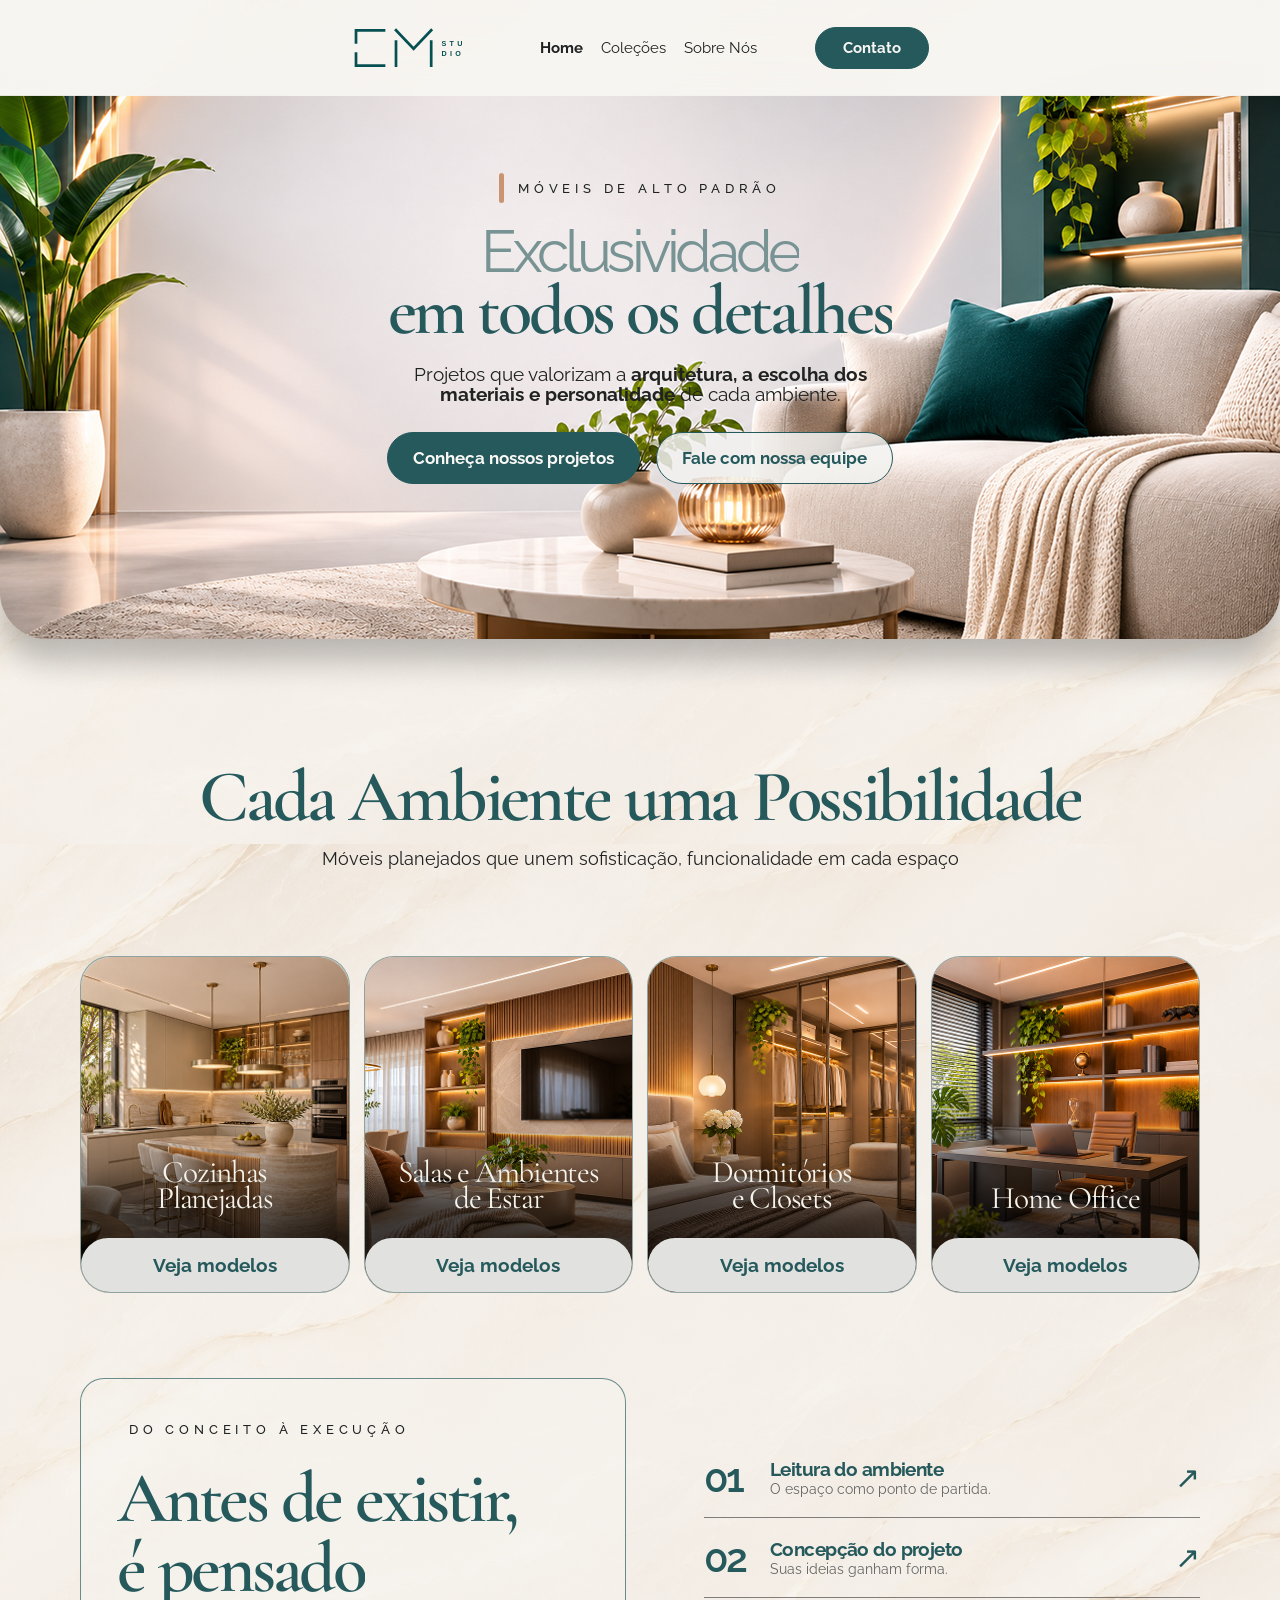
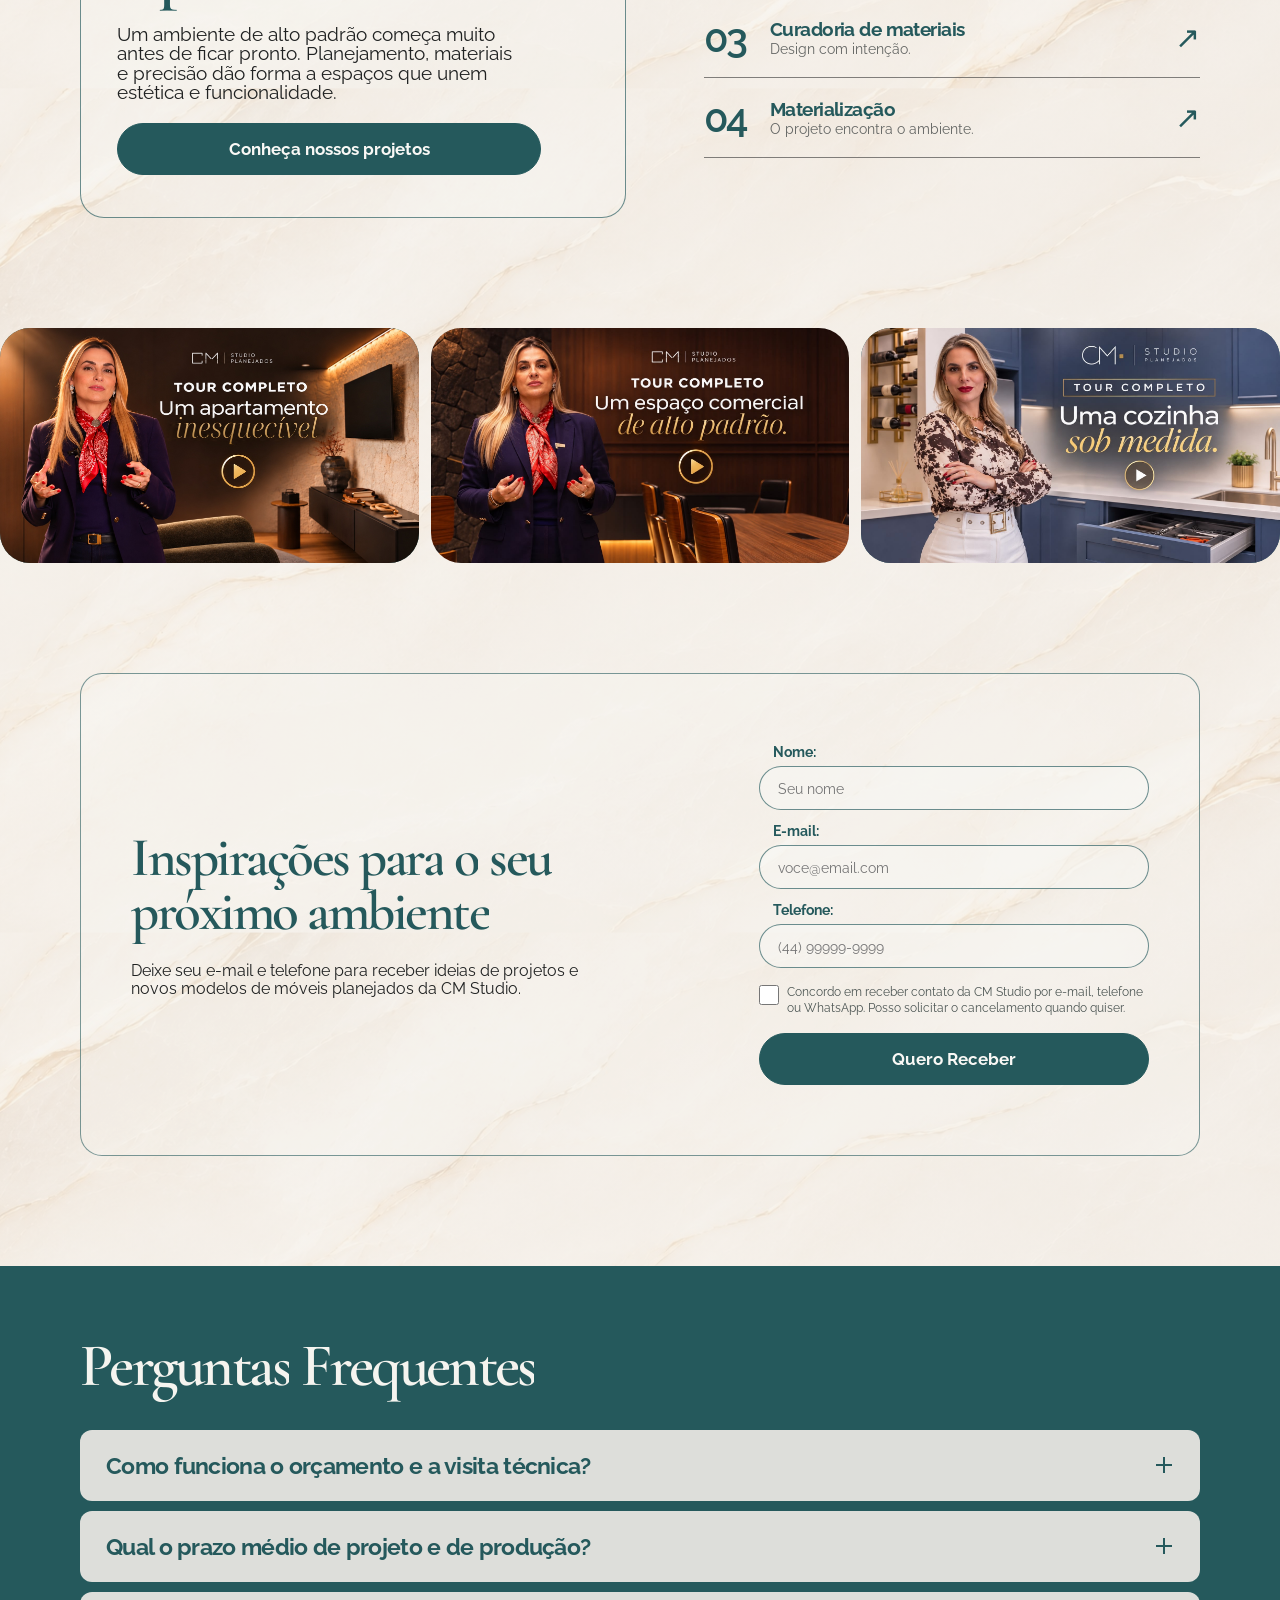
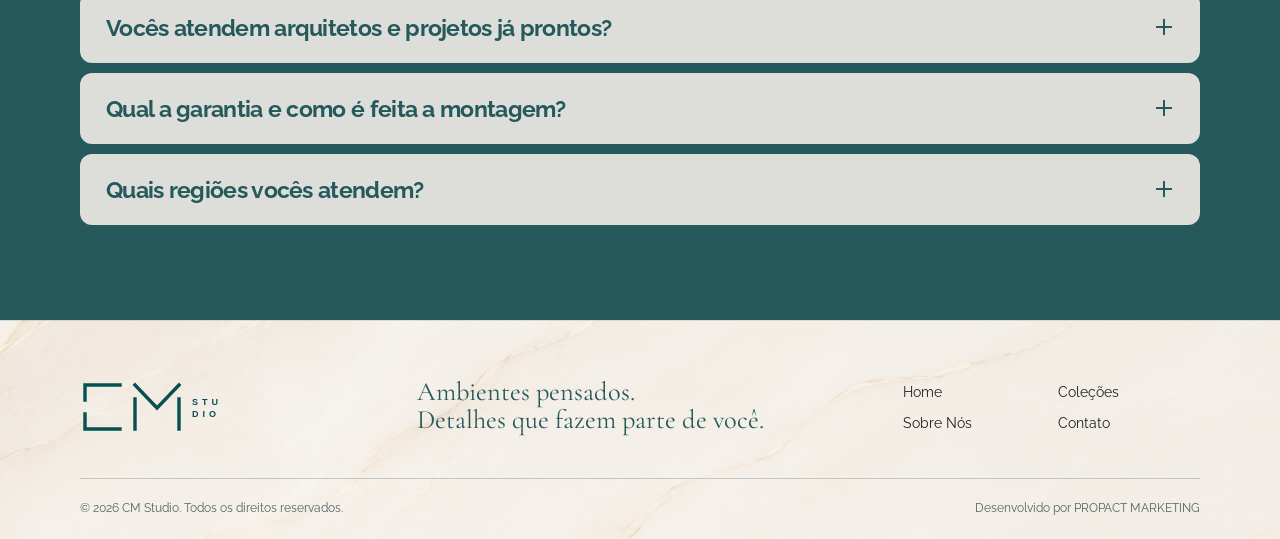
==== index.html @ f0f9d726 "Add files via upload" ====
<!doctype html>
<html lang="pt-BR">
<head>
  <meta charset="utf-8"><meta name="viewport" content="width=device-width, initial-scale=1">
  <title>CM Studio | Móveis planejados em todos os detalhes</title>
  <meta name="description" content="Explore cozinhas, salas, dormitórios e home offices planejados pela CM Studio. Do conceito à execução, um ambiente pensado para você.">
  <meta name="theme-color" content="#25595c">
  <link rel="icon" href="assets/images/logo.svg" type="image/svg+xml">
  <link rel="preconnect" href="https://fonts.googleapis.com"><link rel="preconnect" href="https://fonts.gstatic.com" crossorigin>
  <link href="https://fonts.googleapis.com/css2?family=Cormorant+Garamond:wght@400;500;600&family=Raleway:wght@400;500;600;700&display=swap" rel="stylesheet">

  <!-- 01. ESTILOS: layout, responsividade e animações ficam neste bloco. -->
  <style id="estilos-do-site">
:root {
  --teal:#25595c;
  --deep:#124b4d;
  --ink:#202222;
  --paper:#f2f0ed;
  --copper:#c99570;
  --serif:'Cormorant Garamond',Georgia,serif;
  --sans:'Raleway',Arial,sans-serif;
  --ease:cubic-bezier(.18,.72,.2,1)
}

*,*::before,*::after {
  box-sizing:border-box
}
html {
  scroll-behavior:smooth;
  scroll-padding-top:110px
}
body {
  margin:0;
  color:var(--ink);
  font-family:var(--sans);
  font-size:16px;
  background:linear-gradient(#f5f4f1b8,#f5f4f1b8),url('assets/images/marmore.jpg') center top/1500px auto repeat-y
}
button,input,textarea {
  font:inherit
}
button,a,input {
  -webkit-tap-highlight-color:transparent
}
a {
  color:inherit;
  text-decoration:none
}
button {
  cursor:pointer
}
img {
  display:block;
  max-width:100%
}
h1,h2,h3,p {
  margin:0
}
h1,h2,h3 {
  font-family:var(--serif);
  font-weight:600
}
h1,h2 {
  color:var(--teal);
  letter-spacing:-.045em;
  line-height:.98
}
h2 {
  font-size:clamp(2.5rem,5.7vw,4.6rem)
}
p {
  line-height:1.35
}
button {
  color:inherit
}
a:focus-visible,button:focus-visible,summary:focus-visible,input:focus-visible {
  outline:3px solid var(--copper);
  outline-offset:5px
}
section[id] {
  scroll-margin-top:100px
}
.section-shell {
  width:min(1120px,88%);
  margin-inline:auto
}
.button {
  display:inline-flex;
  align-items:center;
  justify-content:center;
  min-height:52px;
  padding:13px 25px;
  border:1px solid var(--teal);
  border-radius:50px;
  background:var(--teal);
  color:#f9f8f5;
  font-weight:700;
  font-size:1.05rem;
  text-align:center;
  line-height:1.2;
  transition:background .25s,transform .25s,box-shadow .25s
}
.button:hover {
  background:var(--deep);
  transform:translateY(-2px);
  box-shadow:0 6px 20px #163d3d1a
}
.button-light {
  background:#f3f3f0d9;
  color:var(--teal);
  backdrop-filter:blur(8px)
}
.button-light:hover {
  background:#fff
}
.button:disabled {
  opacity:.65;
  cursor:wait
}
.sr-only {
  position:absolute;
  width:1px;
  height:1px;
  overflow:hidden;
  clip:rect(0,0,0,0);
  white-space:nowrap
}
.skip-link {
  position:fixed;
  top:-100px;
  left:20px;
  padding:15px;
  background:white;
  color:var(--teal);
  z-index:100
}
.skip-link:focus {
  top:12px
}

.site-header {
  position:relative;
  z-index:20;
  min-height:96px;
  display:flex;
  align-items:center;
  justify-content:center;
  gap:60px;
  padding:18px 5%;
  background:#f7f6f2d9;
  backdrop-filter:blur(22px);
  -webkit-backdrop-filter:blur(22px)
}
.brand {
  display:block;
  flex-shrink:0
}
.brand img {
  width:128px;
  height:auto
}
.site-header nav {
  display:flex;
  align-items:center;
  gap:18px;
  font-size:.96rem
}
.site-header nav>a[aria-current] {
  font-weight:700
}
.site-header nav>a:not(.button):hover {
  text-decoration:underline;
  text-underline-offset:5px
}
.site-header .nav-contact {
  min-height:42px;
  padding:10px 27px;
  margin-left:40px;
  font-size:.95rem
}
.menu-toggle {
  display:none
}

.hero {
  position:relative;
  margin-top:-1px;
  isolation:isolate
}
.hero-picture {
  display:block
}
.hero-picture img {
  width:100%;
  height:clamp(530px,47vw,725px);
  object-fit:cover;
  object-position:center bottom
}
.hero-copy {
  position:absolute;
  inset:0;
  display:flex;
  flex-direction:column;
  align-items:center;
  padding-top:clamp(65px,6.1vw,105px);
  text-align:center
}
.eyebrow {
  font-size:.79rem;
  letter-spacing:.38em;
  text-transform:uppercase;
  font-weight:500
}
.hero .eyebrow {
  display:flex;
  align-items:center;
  gap:14px;
  margin-bottom:12px
}
.hero .eyebrow::before {
  content:'';
  display:block;
  width:5px;
  height:30px;
  border-radius:3px;
  background:var(--copper)
}
.hero h1 {
  font-size:clamp(3.3rem,5.5vw,5rem);
  max-width:880px;
  line-height:.91
}
.light-heading {
  font-family:var(--sans);
  font-weight:400;
  letter-spacing:-.075em;
  font-size:.84em;
  color:#789393
}
.hero-description {
  margin-top:22px;
  font-size:1.17rem;
  line-height:1.05
}
.hero-actions {
  display:flex;
  gap:16px;
  margin-top:28px
}

.collections-section {
  padding-top:65px;
  padding-bottom:85px
}
.section-intro {
  text-align:center
}
.section-intro p {
  margin-top:14px;
  font-size:1.12rem
}
.collection-grid {
  display:grid;
  grid-template-columns:repeat(4,minmax(0,1fr));
  gap:14px;
  margin-top:85px
}
.collection-card {
  display:block;
  position:relative;
  aspect-ratio:.8;
  border-radius:30px;
  isolation:isolate;
  overflow:hidden;
  border:1px solid #25595c65;
  background:#d4d2cb
}
.collection-card>img {
  width:100%;
  height:100%;
  object-fit:cover;
  transition:transform .7s var(--ease)
}
.collection-card::after {
  content:'';
  position:absolute;
  inset:40% 0 0;
  background:linear-gradient(transparent,#0007 75%);
  z-index:1;
  pointer-events:none
}
.collection-card h3 {
  position:absolute;
  z-index:2;
  inset:auto 8px 24%;
  text-align:center;
  font-weight:400;
  font-size:clamp(1.55rem,2.45vw,2.1rem);
  line-height:.84;
  color:#f5f3eb;
  letter-spacing:-.04em;
  text-shadow:0 1px 8px #0006
}
.collection-card>span {
  position:absolute;
  z-index:3;
  inset:auto 0 0;
  min-height:54px;
  border-radius:40px;
  background:#e1e1df;
  display:flex;
  align-items:center;
  justify-content:center;
  color:var(--teal);
  font-size:1.2rem;
  font-weight:700;
  transition:background .3s
}
.collection-card:hover>img {
  transform:scale(1.055)
}
.collection-card:hover>span {
  background:#f4f4f0
}

.method-section {
  display:grid;
  grid-template-columns:1.1fr 1fr;
  gap:7%;
  align-items:center;
  padding-bottom:110px
}
.method-card {
  border:1px solid #25595caa;
  border-radius:24px;
  padding:42px 36px;
  background:#f7f7f345
}
.method-card .eyebrow {
  margin:0 0 26px 12px
}
.method-card h2 {
  font-size:clamp(3.2rem,5.6vw,4.6rem)
}
.method-card>p:not(.eyebrow) {
  font-size:1.16rem;
  line-height:1.05;
  margin-top:20px;
  max-width:410px
}
.method-card .button {
  margin-top:20px;
  width:90%
}
.method-item {
  border-bottom:1px solid #3339
}
.method-item summary {
  list-style:none;
  display:flex;
  gap:18px;
  align-items:center;
  padding:16px 0;
  cursor:pointer;
  color:var(--teal)
}
summary::-webkit-details-marker {
  display:none
}
.method-number {
  font-family:var(--sans);
  font-weight:600;
  font-size:2.5rem;
  letter-spacing:-.07em;
  min-width:48px
}
.method-item strong {
  font-size:1.18rem;
  letter-spacing:-.03em
}
.method-item small {
  display:block;
  color:#656765;
  font-size:.9rem
}
.method-arrow {
  margin-left:auto;
  font-size:1.9rem;
  transition:transform .3s;
  flex-shrink:0
}
.method-item[open] .method-arrow {
  transform:rotate(90deg)
}
.detail-answer {
  line-height:1.5
}
.method-item .detail-answer {
  padding:0 10px 22px 66px;
  color:#4d5654
}
.detail-answer p {
  line-height:1.5
}
.video-section {
  padding-bottom:110px
}
.video-track {
  display:grid;
  grid-template-columns:repeat(3,minmax(0,1fr));
  gap:12px;
  width:100%;
  overflow:visible
}
.video-card {
  padding:0;
  border:0;
  border-radius:30px;
  overflow:hidden;
  background:var(--teal);
  display:block;
  position:relative
}
.video-card img {
  width:100%;
  height:auto;
  aspect-ratio:16/9;
  object-fit:cover;
  transition:transform .7s var(--ease)
}
.video-card:hover img {
  transform:scale(1.035)
}

.contact-section {
  padding-bottom:110px
}
.contact-panel {
  border:1px solid #25595c99;
  border-radius:22px;
  padding:70px 50px;
  display:grid;
  grid-template-columns:1.4fr 1fr;
  gap:8%;
  align-items:center;
  background:#f7f7f340
}
.contact-copy h2 {
  font-size:clamp(2.8rem,4.3vw,3.6rem);
  max-width:580px
}
.contact-copy p {
  font-size:1rem;
  max-width:460px;
  margin-top:23px;
  line-height:1.15
}
.lead-form {
  display:grid;
  gap:13px
}
.field label {
  display:block;
  font-size:.86rem;
  font-weight:700;
  color:var(--teal);
  margin:0 0 6px 14px
}
.field input {
  min-height:44px;
  width:100%;
  background:#f8f8f580;
  border:1px solid #25595caa;
  border-radius:40px;
  padding:10px 18px;
  color:var(--ink);
  font-size:.9rem;
  transition:background .2s,box-shadow .2s
}
.field input:focus {
  background:#fff;
  box-shadow:0 0 0 4px #25595c15
}
.consent {
  display:flex;
  align-items:flex-start;
  gap:8px;
  font-size:.75rem;
  line-height:1.3;
  color:#4d5654;
  cursor:pointer;
  margin:4px 0
}
.consent input {
  accent-color:var(--teal);
  width:20px;
  height:20px;
  flex-shrink:0;
  margin:0
}
.lead-form .button {
  width:100%
}
.form-status {
  font-size:.86rem;
  line-height:1.45
}
.form-status:empty {
  display:none
}
.field[hidden] {
  display:none
}

.faq-section {
  padding:70px 0 95px;
  background:var(--teal);
  color:#f5f4ef
}
.faq-section h2 {
  font-size:clamp(2.5rem,4.8vw,3.8rem);
  color:#f5f4ef;
  margin-bottom:34px
}
.faq-list {
  display:grid;
  gap:10px
}
.faq-item {
  background:#dddeda;
  border-radius:12px;
  color:var(--teal)
}
.faq-item summary {
  font-size:clamp(1rem,2vw,1.45rem);
  font-weight:700;
  letter-spacing:-.03em;
  padding:22px 26px;
  display:flex;
  align-items:center;
  gap:20px;
  cursor:pointer;
  list-style:none
}
.faq-item .detail-answer {
  padding:0 64px 24px 26px;
  font-size:1rem;
  color:#3e5554
}
.plus {
  width:20px;
  height:20px;
  position:relative;
  margin-left:auto;
  flex-shrink:0
}
.plus::before,.plus::after {
  content:'';
  height:2px;
  width:16px;
  background:currentColor;
  position:absolute;
  top:9px;
  left:2px;
  transition:transform .3s
}
.plus::after {
  transform:rotate(90deg)
}
.faq-item[open] .plus::after {
  transform:rotate(0)
}
details[open] .detail-answer {
  animation:answer-in .3s var(--ease)
}
@keyframes answer-in {
  from {
  opacity:0;
  transform:translateY(6px)
}
to {
  opacity:1;
  transform:none
}

}

.site-footer {
  padding:55px 0 24px;
  border-top:1px solid #25595c25
}
.footer-inner {
  display:grid;
  grid-template-columns:1fr 1.5fr 1fr;
  gap:40px;
  align-items:center
}
.footer-inner .brand img {
  width:160px
}
.footer-inner>p {
  font-family:var(--serif);
  font-size:1.65rem;
  color:var(--teal);
  line-height:1.05
}
.footer-inner nav {
  display:grid;
  grid-template-columns:1fr 1fr;
  gap:14px;
  font-size:.9rem
}
.footer-inner a:hover {
  text-decoration:underline;
  text-underline-offset:5px
}
.footer-bottom {
  display:flex;
  justify-content:space-between;
  gap:20px;
  border-top:1px solid #25595c40;
  margin-top:40px;
  padding-top:22px;
  color:#526664
}
.footer-bottom small {
  font-size:.75rem
}

.catalog-page {
  padding-top:95px;
  padding-bottom:100px;
  min-height:calc(100svh - 96px);
  width:min(1180px,92%)
}
.category-tabs {
  display:flex;
  align-items:stretch;
  justify-content:space-between;
  border:1px solid var(--teal);
  background:#dddedaab;
  border-radius:22px;
  gap:12px;
  padding:22px 28px;
  margin-bottom:75px
}
.category-tabs a {
  display:flex;
  align-items:center;
  justify-content:center;
  text-align:center;
  padding:14px 20px;
  font-size:1.15rem;
  border-radius:12px;
  transition:background .25s
}
.category-tabs a[aria-current] {
  background:var(--teal);
  color:#f3f3f0;
  font-weight:700
}
.category-tabs a:hover {
  background:#25595c17
}
.category-tabs a[aria-current]:hover {
  background:var(--deep)
}
.catalog-layout {
  display:grid;
  grid-template-columns:1.45fr 1fr;
  gap:7%;
  align-items:start
}
.catalog-copy h1 {
  font-size:clamp(3.8rem,6.4vw,5.1rem);
  font-weight:500;
  line-height:.92
}
.catalog-copy>p {
  font-size:clamp(1.1rem,2vw,1.6rem);
  line-height:1.15;
  margin-top:42px;
  max-width:640px
}
.model-tabs {
  display:flex;
  align-items:center;
  justify-content:space-between;
  margin-bottom:14px;
  gap:8px
}
.model-tabs button {
  border:0;
  background:none;
  flex:1;
  min-height:38px;
  font-size:1.15rem;
  line-height:1.1;
  padding:0 10px
}
.model-tabs button+button {
  border-left:3px solid var(--teal)
}
.model-tabs button[aria-selected=true] {
  font-weight:700
}
.gallery-frame {
  position:relative;
  border-radius:28px;
  isolation:isolate
}
.gallery-frame>img {
  aspect-ratio:1.7;
  width:100%;
  height:auto;
  object-fit:cover;
  border-radius:28px
}
.gallery-frame.is-portrait>img {
  aspect-ratio:1.1;
  object-position:center
}
.gallery-frame.changing img {
  animation:image-in .5s var(--ease)
}
@keyframes image-in {
  from {
  opacity:.35;
  transform:scale(.975);
  filter:blur(5px)
}
to {
  opacity:1;
  transform:none;
  filter:blur(0)
}

}
.model-tags {
  position:absolute;
  bottom:-10px;
  left:-6px;
  right:-6px;
  display:flex;
  gap:5px;
  justify-content:center
}
.model-tags span {
  font-size:.65rem;
  padding:10px 6px;
  text-align:center;
  flex:1;
  border:1px solid var(--teal);
  border-radius:30px;
  background:#e0e1dd;
  line-height:1.1
}
.gallery-prev,.gallery-next {
  position:absolute;
  top:45%;
  width:32px;
  height:38px;
  border-radius:20px;
  border:1px solid #ffffff80;
  background:#163d3d55;
  backdrop-filter:blur(8px);
  color:white;
  font-family:Arial,sans-serif;
  font-size:1.7rem;
  opacity:0;
  transition:opacity .2s
}
.gallery-prev {
  left:10px
}
.gallery-next {
  right:10px
}
.gallery-frame:hover button,.gallery-frame:focus-within button {
  opacity:1
}
.gallery-dots {
  display:flex;
  align-items:center;
  justify-content:center;
  gap:2px;
  margin-top:22px
}
.gallery-dots button {
  position:relative;
  width:24px;
  height:24px;
  border:0;
  background:none;
  padding:0
}
.gallery-dots button::after {
  content:'';
  display:block;
  width:8px;
  height:8px;
  background:#a6b9b7;
  border-radius:50%;
  margin:auto;
  transition:background .2s,transform .2s
}
.gallery-dots button[aria-pressed=true]::after {
  background:var(--teal);
  transform:scale(1.1)
}
.model-ideal {
  text-align:center;
  font-size:.9rem;
  min-height:2.7em;
  padding:8px 2px 0
}
.model-cta {
  width:94%;
  display:flex;
  margin:8px auto 0;
  min-height:62px;
  font-size:1.2rem
}

.video-dialog {
  border:1px solid #25595c55;
  border-radius:24px;
  background:var(--paper);
  color:var(--teal);
  padding:28px;
  max-width:960px;
  width:92%;
  max-height:90svh;
  overflow:auto
}
.video-dialog::backdrop {
  background:#061f23bf;
  backdrop-filter:blur(10px)
}
.video-dialog h2 {
  font-size:2.2rem;
  margin:0 40px 22px 0
}
.dialog-close {
  position:absolute;
  right:14px;
  top:12px;
  border:0;
  background:transparent;
  font-size:2rem;
  line-height:1;
  min-width:40px;
  min-height:40px
}
.video-dialog img,.video-dialog iframe,.video-dialog video {
  width:100%;
  aspect-ratio:16/9;
  border:0;
  border-radius:14px;
  display:block
}
.video-dialog p {
  margin:18px 0 0;
  line-height:1.5;
  font-size:1rem
}

/* A página permanece visível se o JavaScript falhar. O modo de movimento só
   é ativado depois da inicialização do observador. */
@media(prefers-reduced-motion:no-preference) {
  .motion-ready .reveal {
  opacity:0;
  filter:blur(8px);
  transform:translateY(28px);
  transition:opacity .75s var(--ease),filter .85s var(--ease),transform .85s var(--ease);
  transition-delay:var(--delay,0ms)
}
.motion-ready .scale-reveal {
  transform:translateY(20px) scale(.95)
}
.motion-ready .reveal.is-visible {
  opacity:1;
  filter:blur(0);
  transform:none
}
.motion-ready .text-reveal .word-mask {
  display:inline-block;
  overflow:hidden;
  vertical-align:bottom;
  padding-bottom:.1em;
  margin-bottom:-.1em
}
.motion-ready .text-reveal .word-inner {
  display:inline-block;
  transform:translateY(112%);
  filter:blur(7px);
  opacity:0;
  transition:transform .85s var(--ease),filter .8s var(--ease),opacity .65s;
  transition-delay:calc(var(--word-index,0)*35ms)
}
.motion-ready .text-reveal.is-visible .word-inner {
  transform:none;
  filter:blur(0);
  opacity:1
}

}

@media(min-width:1450px) {
  .hero-copy {
  padding-top:100px
}
.hero-picture img {
  max-height:780px
}
.section-shell {
  max-width:1240px
}
.catalog-page {
  max-width:1300px
}

}

@media(max-width:1000px) {
  .site-header {
  gap:35px
}
.site-header .nav-contact {
  margin-left:12px
}
.collection-grid {
  margin-top:55px
}
.collection-card h3 {
  font-size:1.6rem
}
.collection-card>span {
  font-size:1rem;
  min-height:46px
}
.method-section {
  gap:6%
}
.method-card {
  padding:32px 26px
}
.method-card .eyebrow {
  font-size:.65rem;
  letter-spacing:.29em
}
.method-number {
  font-size:2.1rem;
  min-width:37px
}
.method-item summary {
  gap:12px
}
.method-item strong {
  font-size:1.05rem
}
.method-item small {
  font-size:.8rem
}
.contact-panel {
  padding:50px 35px;
  gap:7%
}
.category-tabs {
  gap:4px;
  padding:18px
}
.category-tabs a {
  padding:12px 10px;
  font-size:.93rem
}
.catalog-layout {
  gap:5%;
  grid-template-columns:1.25fr 1fr
}
.catalog-copy h1 {
  font-size:3.9rem
}
.catalog-copy>p {
  font-size:1.2rem
}
.model-tabs button {
  font-size:1rem;
  padding:0 6px
}
.model-tags span {
  font-size:.6rem
}

}

@media(max-width:700px) {
  html {
  scroll-padding-top:80px
}
.site-header {
  min-height:68px;
  padding:14px 7%;
  justify-content:space-between
}
.brand img {
  width:90px
}
.menu-toggle {
  display:grid;
  gap:5px;
  border:0;
  background:none;
  padding:6px;
  z-index:2
}
.menu-toggle span {
  width:34px;
  height:4px;
  border-radius:4px;
  background:var(--copper);
  transition:transform .25s,opacity .25s
}
.menu-toggle[aria-expanded=true] span:nth-child(1) {
  transform:translateY(9px) rotate(45deg)
}
.menu-toggle[aria-expanded=true] span:nth-child(2) {
  opacity:0
}
.menu-toggle[aria-expanded=true] span:nth-child(3) {
  transform:translateY(-9px) rotate(-45deg)
}
.site-header nav {
  display:none;
  position:absolute;
  top:100%;
  left:0;
  right:0;
  background:#f5f4f1fa;
  border-bottom:1px solid #25595c44;
  padding:22px 7%;
  flex-direction:column;
  align-items:stretch;
  gap:0;
  box-shadow:0 12px 18px #163d3d12
}
.site-header nav.is-open {
  display:flex
}
.site-header nav>a {
  padding:14px
}
.site-header .nav-contact {
  margin:12px 0 0
}
.hero-picture img {
  height:auto;
  min-height:440px;
  object-fit:cover
}
.hero-copy {
  padding:52px 6% 0
}
.hero h1 {
  font-size:clamp(2.6rem,6.8vw,3.5rem)
}
.hero-description {
  font-size:.95rem;
  max-width:420px
}
.hero .eyebrow {
  font-size:.6rem;
  letter-spacing:.29em;
  gap:8px;
  margin-bottom:12px
}
.hero .eyebrow::before {
  height:23px;
  width:4px
}
.hero-actions {
  gap:9px;
  margin-top:24px
}
.hero-actions .button {
  font-size:.9rem;
  padding:12px 16px
}
.collections-section {
  padding-top:42px;
  padding-bottom:62px
}
.section-intro h2 {
  font-size:2.75rem;
  max-width:520px;
  margin:auto
}
.section-intro p {
  font-size:1rem;
  max-width:360px;
  margin:16px auto 0
}
.collection-grid {
  grid-template-columns:repeat(2,minmax(0,1fr));
  gap:16px 10px;
  margin-top:35px
}
.collection-card {
  border-radius:23px;
  aspect-ratio:.79
}
.collection-card h3 {
  font-size:clamp(1.7rem,4.8vw,2.3rem)
}
.collection-card>span {
  min-height:46px;
  font-size:1rem
}
.method-section {
  grid-template-columns:1fr;
  gap:44px;
  padding-bottom:58px
}
.method-card {
  padding:36px 25px
}
.method-card .eyebrow {
  margin:0 0 25px;
  font-size:.65rem;
  letter-spacing:.3em
}
.method-card h2 {
  font-size:3.2rem
}
.method-card>p:not(.eyebrow) {
  font-size:1rem;
  line-height:1.25;
  margin-top:20px;
  max-width:none
}
.method-card .button {
  width:100%;
  font-size:1rem
}
.method-list {
  padding:0 10px
}
.method-number {
  font-size:2.25rem;
  min-width:42px
}
.method-item summary {
  padding:15px 0;
  gap:12px
}
.method-item strong {
  font-size:1.1rem
}
.method-item small {
  font-size:.87rem
}
.method-item .detail-answer {
  padding-left:54px;
  font-size:.93rem
}
.video-section {
  padding-bottom:60px;
  overflow:hidden
}
.video-track {
  display:flex;
  overflow-x:auto;
  gap:12px;
  padding:0 6% 16px;
  scroll-snap-type:x mandatory;
  scrollbar-width:thin;
  scrollbar-color:#25595c77 transparent
}
.video-card {
  min-width:78%;
  max-width:78%;
  scroll-snap-align:center;
  border-radius:22px
}
.contact-section {
  padding-bottom:60px
}
.contact-panel {
  padding:36px 24px;
  grid-template-columns:1fr;
  gap:32px;
  border-radius:20px
}
.contact-copy h2 {
  font-size:2.8rem;
  max-width:400px
}
.contact-copy p {
  font-size:.93rem;
  line-height:1.3;
  margin-top:16px
}
.lead-form {
  gap:15px
}
.field input {
  min-height:48px;
  font-size:1rem
}
.field label {
  font-size:.87rem
}
.consent {
  font-size:.78rem
}
.faq-section {
  padding:45px 0 60px
}
.faq-section h2 {
  font-size:2.6rem;
  margin-bottom:28px
}
.faq-item summary {
  padding:19px 16px;
  font-size:1rem;
  line-height:1.3;
  gap:12px
}
.faq-item .detail-answer {
  padding:0 18px 22px;
  font-size:.94rem
}
.site-footer {
  padding-top:36px
}
.footer-inner {
  grid-template-columns:1fr 1fr;
  gap:26px
}
.footer-inner .brand img {
  width:130px
}
.footer-inner>p {
  font-size:1.4rem
}
.footer-inner nav {
  grid-column:1/-1;
  display:flex;
  justify-content:space-between;
  gap:10px;
  font-size:.85rem
}
.footer-bottom {
  margin-top:28px;
  flex-direction:column;
  gap:9px
}
.footer-bottom small {
  font-size:.7rem
}
.catalog-page {
  padding-top:36px;
  padding-bottom:65px;
  width:94%;
  min-height:calc(100svh - 68px)
}
.category-tabs {
  padding:10px 7px;
  gap:5px;
  flex-wrap:wrap;
  border-radius:18px;
  margin-bottom:38px;
  justify-content:center
}
.category-tabs a {
  font-size:.68rem;
  min-height:37px;
  padding:9px 10px;
  flex:1 1 30%;
  border-radius:30px;
  white-space:normal
}
.category-tabs a:last-child {
  flex-grow:0;
  flex-basis:35%
}
.catalog-layout {
  display:flex;
  flex-direction:column;
  gap:38px;
  padding:0 5%
}
.catalog-copy h1 {
  font-size:clamp(2.7rem,9.8vw,4rem);
  line-height:.94;
  font-weight:500
}
.catalog-copy>p {
  font-size:1rem;
  line-height:1.2;
  margin-top:24px
}
.catalog-product {
  width:100%;
  max-width:520px;
  margin:0 auto
}
.model-tabs {
  margin-bottom:12px
}
.model-tabs button {
  font-size:1rem;
  min-height:32px
}
.gallery-frame>img {
  aspect-ratio:1.7;
  min-height:190px
}
.model-tags {
  left:0;
  right:0;
  gap:4px
}
.model-tags span {
  font-size:.6rem;
  padding:10px 4px
}
.model-ideal {
  font-size:.78rem;
  min-height:2.6em;
  padding-top:7px
}
.model-cta {
  min-height:50px;
  font-size:1rem;
  margin-top:12px;
  width:94%
}
.gallery-prev,.gallery-next {
  opacity:1;
  width:27px;
  height:34px
}
.gallery-prev {
  left:7px
}
.gallery-next {
  right:7px
}
.video-dialog {
  padding:20px
}
.video-dialog h2 {
  font-size:1.8rem
}
.desktop-break {
  display:none
}

}

@media(max-width:450px) {
  .hero-picture img {
  min-height:0;
  height:auto;
  width:100%
}
.hero-copy {
  padding-top:38px
}
.hero h1 {
  font-size:clamp(2.15rem,8.1vw,3rem);
  line-height:.94
}
.hero-description {
  font-size:.78rem;
  line-height:1.1;
  margin-top:17px;
  max-width:300px
}
.hero-actions {
  flex-direction:column;
  width:80%;
  gap:12px;
  margin-top:24px
}
.hero-actions .button {
  min-height:46px;
  font-size:.95rem;
  width:100%;
  padding:11px 10px
}
.hero .eyebrow {
  font-size:.51rem;
  letter-spacing:.29em;
  margin-bottom:9px
}
.hero .eyebrow::before {
  height:18px;
  width:3px
}
.section-shell {
  width:89%
}
.collections-section .section-intro h2 {
  font-size:2.3rem;
  max-width:330px
}
.section-intro p {
  font-size:.83rem;
  max-width:280px
}
.collection-grid {
  gap:14px 8px
}
.collection-card {
  border-radius:20px;
  aspect-ratio:.71
}
.collection-card h3 {
  font-size:1.75rem;
  bottom:27%
}
.collection-card>span {
  font-size:.95rem;
  min-height:42px
}
.method-card h2 {
  font-size:2.8rem
}
.method-card .eyebrow {
  font-size:.56rem
}
.method-card {
  padding:33px 22px
}
.method-number {
  font-size:2rem;
  min-width:34px
}
.method-item strong {
  font-size:1.03rem
}
.method-item small {
  font-size:.8rem
}
.method-list {
  padding:0
}
.method-arrow {
  font-size:1.6rem
}
.contact-panel {
  padding:30px 22px
}
.contact-copy h2 {
  font-size:2.6rem
}
.faq-section h2 {
  font-size:2.25rem
}
.faq-item summary {
  font-size:.9rem;
  padding:18px 15px
}
.catalog-page {
  width:94%
}
.catalog-copy h1 {
  font-size:2.65rem
}
.category-tabs a {
  font-size:.61rem;
  padding-inline:8px
}
.model-tabs button {
  font-size:.95rem
}
.model-ideal {
  font-size:.73rem
}
.footer-inner>p {
  font-size:1.2rem
}

}

@media(prefers-reduced-motion:reduce) {
  html {
  scroll-behavior:auto
}
*,*::before,*::after {
  animation:none!important;
  transition:none!important
}
.reveal,.text-reveal {
  opacity:1!important;
  filter:none!important;
  transform:none!important
}

}



/* Duas telas no mesmo HTML. O atributo hidden também impede foco na tela inativa. */
[hidden]{display:none!important}
#home:focus,#catalog-title:focus,#hero-title:focus{outline:none}
  </style>
</head>
<body>
  <!-- 02. CABEÇALHO: navegação compartilhada entre Home e Coleções. -->

  <a class="skip-link" href="#conteudo">Ir para o conteúdo</a>
  <header class="site-header">
    <a class="brand" href="#home" aria-label="CM Studio — Home"><img src="assets/images/logo.svg" alt="CM Studio" width="160" height="62"></a>
    <button class="menu-toggle" type="button" aria-label="Abrir menu" aria-expanded="false" aria-controls="main-nav"><span></span><span></span><span></span></button>
    <nav id="main-nav" aria-label="Navegação principal"><a href="#home" data-nav-view="home" aria-current="page">Home</a><a href="#colecoes" data-nav-view="colecoes">Coleções</a><a href="#sobre">Sobre Nós</a><a class="button nav-contact" href="#contato">Contato</a></nav>
  </header>

  <main id="conteudo">
    <div id="home" data-view="home">
    <!-- 03. ABERTURA: textos e botões da primeira seção. -->
    <section class="hero" aria-labelledby="hero-title">
      <picture class="hero-picture"><source media="(max-width: 600px)" srcset="assets/images/hero-mobile.png"><img src="assets/images/hero-desktop.png" width="1280" height="727" alt="Sala com sofá claro, detalhes verdes e marcenaria iluminada" fetchpriority="high"></picture>
      <div class="hero-copy">
        <p class="eyebrow reveal" style="--delay: 40ms">Móveis de alto padrão</p>
        <h1 id="hero-title" tabindex="-1" class="text-reveal"><span class="light-heading">Exclusividade</span><br>em todos os detalhes</h1>
        <p class="hero-description reveal" style="--delay: 180ms">Projetos que valorizam a <strong>arquitetura, a escolha dos<br class="desktop-break"> materiais e personalidade</strong> de cada ambiente.</p>
        <div class="hero-actions reveal" style="--delay: 290ms"><a class="button" href="#colecoes">Conheça nossos projetos</a><a class="button button-light" href="#contato">Fale com nossa equipe</a></div>
      </div>
    </section>
    <!-- 04. AMBIENTES: cards que levam para a tela Coleções. -->
    <section class="collections-section section-shell" aria-labelledby="collections-title">
      <div class="section-intro"><h2 id="collections-title" class="text-reveal">Cada Ambiente uma Possibilidade</h2><p class="reveal">Móveis planejados que unem sofisticação, funcionalidade em cada espaço</p></div>
      <div class="collection-grid cascade">
        <a class="collection-card reveal scale-reveal" style="--delay: 0ms" href="#colecoes?ambiente=cozinhas"><img src="assets/images/categoria-1.png" width="265" height="331" loading="lazy" alt="Cozinha planejada com ilha e bancada em pedra"><h3>Cozinhas<br>Planejadas</h3><span>Veja modelos</span></a>
        <a class="collection-card reveal scale-reveal" style="--delay: 130ms" href="#colecoes?ambiente=salas"><img src="assets/images/categoria-2.png" width="280" height="332" loading="lazy" alt="Sala de estar com painel de TV iluminado"><h3>Salas e Ambientes<br>de Estar</h3><span>Veja modelos</span></a>
        <a class="collection-card reveal scale-reveal" style="--delay: 260ms" href="#colecoes?ambiente=dormitorios"><img src="assets/images/categoria-3.png" width="281" height="331" loading="lazy" alt="Dormitório com closet e iluminação integrada"><h3>Dormitórios<br>e Closets</h3><span>Veja modelos</span></a>
        <a class="collection-card reveal scale-reveal" style="--delay: 390ms" href="#colecoes?ambiente=office"><img src="assets/images/categoria-4.png" width="281" height="332" loading="lazy" alt="Home office com estantes e mesa sob medida"><h3>Home Office</h3><span>Veja modelos</span></a>
      </div>
    </section>
    <!-- 05. METODOLOGIA: card principal e quatro etapas expansíveis. -->
    <section id="sobre" class="method-section section-shell" aria-labelledby="method-title">
      <div class="method-card reveal scale-reveal"><p class="eyebrow">Do conceito à execução</p><h2 id="method-title" class="text-reveal">Antes de existir,<br>é pensado</h2><p>Um ambiente de alto padrão começa muito antes de ficar pronto. Planejamento, materiais e precisão dão forma a espaços que unem estética e funcionalidade.</p><a class="button" href="#colecoes">Conheça nossos projetos</a></div>
      <div class="method-list">
        <details class="method-item reveal" style="--delay: 220ms"><summary><span class="method-number">01</span><span><strong>Leitura do ambiente</strong><small>O espaço como ponto de partida.</small></span><span class="method-arrow" aria-hidden="true">↗</span></summary><div class="detail-answer"><p>Entendemos a rotina, as necessidades e as possibilidades do ambiente. Medidas, circulação e iluminação orientam as primeiras decisões do projeto.</p></div></details>
        <details class="method-item reveal" style="--delay: 340ms"><summary><span class="method-number">02</span><span><strong>Concepção do projeto</strong><small>Suas ideias ganham forma.</small></span><span class="method-arrow" aria-hidden="true">↗</span></summary><div class="detail-answer"><p>Organizamos o layout e as soluções de marcenaria para conectar o uso do espaço à sua personalidade. Cada escolha faz parte de uma composição.</p></div></details>
        <details class="method-item reveal" style="--delay: 460ms"><summary><span class="method-number">03</span><span><strong>Curadoria de materiais</strong><small>Design com intenção.</small></span><span class="method-arrow" aria-hidden="true">↗</span></summary><div class="detail-answer"><p>Texturas, cores, acabamentos e ferragens são avaliados em conjunto. A seleção busca equilíbrio entre estética, funcionalidade e as necessidades do projeto.</p></div></details>
        <details class="method-item reveal" style="--delay: 580ms"><summary><span class="method-number">04</span><span><strong>Materialização</strong><small>O projeto encontra o ambiente.</small></span><span class="method-arrow" aria-hidden="true">↗</span></summary><div class="detail-answer"><p>Com as definições aprovadas, o planejamento orienta a produção e a montagem. Os detalhes de execução acompanham o que foi pensado para o espaço.</p></div></details>
      </div>
    </section>
    <!-- 06. VÍDEOS: as capas ficam em assets; links no bloco CONFIGURAÇÕES. -->
    <section class="video-section" aria-label="Tours de projetos"><div class="video-track cascade">
      <button type="button" class="video-card reveal scale-reveal" data-video="apartamento" data-title="Um apartamento inesquecível"><img src="assets/images/video-apartamento.jpg" width="1672" height="941" alt="Tour completo — Um apartamento inesquecível" loading="lazy"><span class="sr-only">Abrir tour: Um apartamento inesquecível</span></button>
      <button type="button" class="video-card reveal scale-reveal" style="--delay: 130ms" data-video="comercial" data-title="Um espaço comercial de alto padrão"><img src="assets/images/video-comercial.jpg" width="1600" height="900" alt="Tour completo — Um espaço comercial de alto padrão" loading="lazy"><span class="sr-only">Abrir tour: Um espaço comercial de alto padrão</span></button>
      <button type="button" class="video-card reveal scale-reveal" style="--delay: 260ms" data-video="cozinha" data-title="Uma cozinha sob medida"><img src="assets/images/video-cozinha.jpg" width="1600" height="900" alt="Tour completo — Uma cozinha sob medida" loading="lazy"><span class="sr-only">Abrir tour: Uma cozinha sob medida</span></button>
    </div></section>
    <!-- 07. CONTATO: formulário e mensagens de estado. -->
    <section id="contato" class="contact-section section-shell" aria-labelledby="contact-title"><div class="contact-panel reveal scale-reveal">
      <div class="contact-copy"><h2 id="contact-title" class="text-reveal">Inspirações para o seu próximo ambiente</h2><p>Deixe seu e-mail e telefone para receber ideias de projetos e novos modelos de móveis planejados da CM Studio.</p></div>
      <form id="lead-form" class="lead-form">
        <div class="field reveal"><label for="nome">Nome:</label><input id="nome" name="nome" autocomplete="name" placeholder="Seu nome" required minlength="2" maxlength="100"></div>
        <div class="field reveal" style="--delay: 100ms"><label for="email">E-mail:</label><input id="email" name="email" type="email" autocomplete="email" placeholder="voce@email.com" required maxlength="180"></div>
        <div class="field reveal" style="--delay: 200ms"><label for="telefone">Telefone:</label><input id="telefone" name="telefone" type="tel" inputmode="tel" autocomplete="tel" placeholder="(44) 99999-9999" required minlength="14" maxlength="16"></div>
        <div id="interest-field" class="field" hidden><label for="interesse">Seu interesse:</label><input id="interesse" name="interesse" readonly></div>
        <label class="consent"><input type="checkbox" name="consentimento" required><span>Concordo em receber contato da CM Studio por e-mail, telefone ou WhatsApp. Posso solicitar o cancelamento quando quiser.</span></label>
        <button class="button" type="submit">Quero Receber</button><p class="form-status" role="status" aria-live="polite"></p>
      </form>
    </div></section>
    <!-- 08. FAQ: perguntas e respostas editáveis abaixo. -->
    <section class="faq-section" aria-labelledby="faq-title"><div class="section-shell"><h2 id="faq-title" class="text-reveal">Perguntas Frequentes</h2><div class="faq-list">
      <details class="faq-item reveal"><summary>Como funciona o orçamento e a visita técnica?<span class="plus" aria-hidden="true"></span></summary><div class="detail-answer"><p>O primeiro passo é conversar sobre o ambiente e o que você procura. A equipe orienta quais informações são necessárias para o orçamento e combina os detalhes da visita técnica, conforme o projeto.</p></div></details>
      <details class="faq-item reveal"><summary>Qual o prazo médio de projeto e de produção?<span class="plus" aria-hidden="true"></span></summary><div class="detail-answer"><p>O prazo depende do tamanho do projeto, dos materiais e das etapas aprovadas. O cronograma de projeto, produção e montagem é alinhado com a equipe antes da contratação.</p></div></details>
      <details class="faq-item reveal"><summary>Vocês atendem arquitetos e projetos já prontos?<span class="plus" aria-hidden="true"></span></summary><div class="detail-answer"><p>Envie seu projeto para avaliação da equipe. A conversa inicial permite verificar as soluções previstas, as necessidades técnicas e como a marcenaria pode compor o ambiente.</p></div></details>
      <details class="faq-item reveal"><summary>Qual a garantia e como é feita a montagem?<span class="plus" aria-hidden="true"></span></summary><div class="detail-answer"><p>As condições de garantia e os detalhes da montagem devem constar na proposta e no contrato. Solicite essas informações à equipe para conhecer os termos aplicáveis ao seu projeto.</p></div></details>
      <details class="faq-item reveal"><summary>Quais regiões vocês atendem?<span class="plus" aria-hidden="true"></span></summary><div class="detail-answer"><p>Informe sua cidade e o ambiente desejado no contato inicial. A equipe confirma a disponibilidade de atendimento, visita técnica e montagem na sua região.</p></div></details>
    </div></div></section>
  
    </div>
    <!-- 09. COLEÇÕES: tela interna; todos os modelos estão no bloco CATÁLOGO. -->
    <div id="colecoes" class="catalog-page section-shell" data-view="colecoes" hidden>
<nav class="category-tabs reveal" aria-label="Escolher ambiente"><a href="#colecoes?ambiente=cozinhas" data-category="cozinhas">Cozinhas planejadas</a><a href="#colecoes?ambiente=salas" data-category="salas">Salas e Ambientes de Estar</a><a href="#colecoes?ambiente=dormitorios" data-category="dormitorios">Dormitórios e Closets</a><a href="#colecoes?ambiente=office" data-category="office">Home Office</a></nav>
<section class="catalog-layout" aria-labelledby="catalog-title"><div class="catalog-copy"><h1 id="catalog-title" tabindex="-1" class="text-reveal">Cozinhas sob medida, do preparo ao convívio. Escolha o formato ideal para o seu espaço</h1><p id="catalog-description" class="reveal">Organização e funcionalidade em uma composição pensada para a sua rotina.</p></div><div class="catalog-product reveal scale-reveal"><div id="model-tabs" class="model-tabs" role="tablist" aria-label="Modelos do ambiente"></div><div id="model-panel" role="tabpanel" tabindex="0"><div class="gallery-frame"><img id="model-image" src="assets/images/cozinha-linear-1.jpg" width="1672" height="941" alt="Modelo de cozinha linear"><button class="gallery-prev" type="button" aria-label="Imagem anterior">‹</button><button class="gallery-next" type="button" aria-label="Próxima imagem">›</button><div class="model-tags" id="model-tags"></div></div><div class="gallery-dots" id="gallery-dots" aria-label="Escolher imagem"></div><p class="model-ideal" id="model-ideal"></p><a class="button model-cta" id="model-cta" href="#contato">Quero esse modelo</a><p class="sr-only" id="gallery-status" aria-live="polite"></p></div></div></section>

    </div>
  </main>
  <!-- 10. RODAPÉ: o mesmo rodapé atende as duas telas. -->
  <footer class="site-footer"><div class="footer-inner section-shell"><a class="brand" href="#home" aria-label="CM Studio — Home"><img src="assets/images/logo.svg" alt="CM Studio" width="160" height="62"></a><p>Ambientes pensados.<br>Detalhes que fazem parte de você.</p><nav aria-label="Navegação do rodapé"><a href="#home">Home</a><a href="#colecoes">Coleções</a><a href="#sobre">Sobre Nós</a><a href="#contato">Contato</a></nav></div><div class="footer-bottom section-shell"><small>© <span data-year>2026</span> CM Studio. Todos os direitos reservados.</small><small>Desenvolvido por PROPACT MARKETING</small></div></footer>
  <dialog id="video-dialog" class="video-dialog" aria-labelledby="video-title"><button type="button" class="dialog-close" aria-label="Fechar vídeo">×</button><h2 id="video-title"></h2><div id="video-content"></div></dialog>
  <noscript><style>#colecoes[hidden]{display:block!important}</style><p class="section-shell">Ative o JavaScript para alternar modelos, usar as galerias e enviar o formulário. A Home e as perguntas frequentes continuam disponíveis.</p></noscript>

  <!-- 11. CONFIGURAÇÕES: altere aqui WhatsApp, destino do formulário e URLs dos vídeos. -->
  <script id="configuracoes-do-site">
/* Configuração de produção. Não coloque senhas ou chaves secretas neste arquivo. */
window.CM_CONFIG = {
  whatsapp: '', // DDI + DDD + número, somente dígitos. Ex.: 5544XXXXXXXXX.
  leadEndpoint: '', // Endpoint HTTPS que aceite POST JSON. GitHub Pages não recebe formulários.
  videos: {
    apartamento: '', // URL HTTPS do vídeo (YouTube, Vimeo ou MP4).
    comercial: '',
    cozinha: ''
  }
};

  </script>

  <!-- 12. CATÁLOGO: textos, modelos, características e nomes das imagens. -->
  <script id="catalogo-do-site">
window.CM_CATALOG = {
  cozinhas: {
    name: 'Cozinhas planejadas',
    title: 'Cozinhas sob medida, do preparo ao convívio. Escolha o formato ideal para o seu espaço',
    models: [
      {id:'linear',name:'Linear',prefix:'cozinha-linear',count:3,tags:['Layout linear','Praticidade','Tudo ao alcance'],ideal:'ambientes compactos e plantas estreitas',description:'Um projeto que reúne preparo, armazenamento e organização em uma única parede, aproveitando cada centímetro.'},
      {id:'em-l',name:'Em L',prefix:'cozinha-l',count:3,tags:['Bancada em L','Circulação livre','Mais apoio'],ideal:'espaços que aproveitam duas paredes',description:'Duas paredes se conectam para criar uma cozinha funcional, com boas áreas de apoio e circulação.'},
      {id:'com-ilha',name:'Com Ilha',prefix:'cozinha-ilha',count:3,tags:['Ilha ou península','Convívio','Bancada de refeições'],ideal:'ambientes amplos e integrados',description:'A cozinha vira o centro social da casa, com bancada de apoio para refeições e preparo.'}
    ]
  },
  salas: {
    name:'Salas e Ambientes de Estar',
    title:'Salas feitas para viver. Escolha a composição que combina com o seu ambiente',
    models:[
      {id:'nichos',name:'Painel com Nichos',prefix:'sala-nichos',count:3,tags:['Painel de TV','Nichos iluminados','Visual leve'],ideal:'salas pequenas e médias',description:'Painel com TV e nichos para decoração, em uma composição que une organização, iluminação e personalidade.'},
      {id:'rack',name:'Rack Suspenso',prefix:'sala-rack',count:3,tags:['Rack suspenso','Linhas limpas','Piso livre'],ideal:'quem busca um visual minimalista',description:'Rack flutuante com gavetas e prateleira superior. Mais leve, com menos peças e acabamento mais discreto.'},
      {id:'parede',name:'Parede Completa',prefix:'sala-parede',count:3,tags:['Painel ripado','Estante e armário','Iluminação integrada'],ideal:'salas amplas e home theater',description:'A parede inteira vira composição: painel, estantes, armários fechados e iluminação integrada.'}
    ]
  },
  dormitorios:{name:'Dormitórios e Closets',title:'Seu espaço de descanso, pensado em cada detalhe',models:[{id:'dormitorio-closet',name:'Dormitório e Closet',image:'categoria-3.png',count:1,tags:['Organização','Aconchego','Integração'],ideal:'quem procura descanso e organização no mesmo ambiente',description:'Uma composição que integra o dormitório à organização do closet, valorizando acabamentos, iluminação e conforto.'}]},
  office:{name:'Home Office',title:'Um espaço para criar, trabalhar e se concentrar',models:[{id:'home-office',name:'Home Office',image:'categoria-4.png',count:1,tags:['Bancada sob medida','Estantes','Funcionalidade'],ideal:'rotinas de trabalho e estudo em casa',description:'Bancada e armazenamento planejados para organizar a rotina e criar um ambiente de trabalho com personalidade.'}]}
};

  </script>

  <!-- 13. INTERAÇÕES: navegação, animações, galerias, formulário e modal de vídeos. -->
  <script id="interacoes-do-site">
(() => {
  'use strict';
  const $ = (selector, root = document) => root.querySelector(selector);
  const $$ = (selector, root = document) => [...root.querySelectorAll(selector)];
  const config = window.CM_CONFIG || {};
  const catalog = window.CM_CATALOG;
  const motionQuery = matchMedia('(prefers-reduced-motion: reduce)');
  const homeView = $('#home');
  const collectionView = $('#colecoes');
  let activeView = 'home';
  let lastRoute = '';

  // NAVEGAÇÃO MOBILE
  $$('[data-year]').forEach(element => element.textContent = new Date().getFullYear());
  const menuButton = $('.menu-toggle');
  const menu = $('#main-nav');
  function closeMenu() {
    menuButton.setAttribute('aria-expanded', 'false');
    menuButton.setAttribute('aria-label', 'Abrir menu');
    menu.classList.remove('is-open');
  }
  menuButton.addEventListener('click', () => {
    const open = menuButton.getAttribute('aria-expanded') !== 'true';
    menuButton.setAttribute('aria-expanded', String(open));
    menuButton.setAttribute('aria-label', open ? 'Fechar menu' : 'Abrir menu');
    menu.classList.toggle('is-open', open);
  });
  document.addEventListener('keydown', event => { if (event.key === 'Escape') closeMenu(); });
  document.addEventListener('click', event => { if (!event.target.closest('.site-header')) closeMenu(); });
  matchMedia('(min-width:701px)').addEventListener('change', event => { if (event.matches) closeMenu(); });

  // ANIMAÇÕES DE ENTRADA: texto vertical com máscara, escala, blur e cascata.
  function splitTitle(element) {
    if (element.dataset.split) return;
    let index = 0;
    const walker = document.createTreeWalker(element, NodeFilter.SHOW_TEXT);
    const nodes = [];
    while (walker.nextNode()) nodes.push(walker.currentNode);
    for (const node of nodes) {
      const fragment = document.createDocumentFragment();
      for (const token of node.textContent.split(/(\s+)/)) {
        if (!token) continue;
        if (/^\s+$/.test(token)) { fragment.append(document.createTextNode(token)); continue; }
        const mask = document.createElement('span');
        const word = document.createElement('span');
        mask.className = 'word-mask';
        word.className = 'word-inner';
        word.style.setProperty('--word-index', index++);
        word.textContent = token;
        mask.append(word);
        fragment.append(mask);
      }
      node.replaceWith(fragment);
    }
    element.dataset.split = 'true';
  }
  let observer;
  if ('IntersectionObserver' in window && !motionQuery.matches) {
    $$('.text-reveal').forEach(splitTitle);
    observer = new IntersectionObserver(entries => {
      for (const entry of entries) {
        if (!entry.isIntersecting) continue;
        entry.target.classList.add('is-visible');
        observer.unobserve(entry.target);
      }
    }, { threshold: .12, rootMargin: '0px 0px 20px 0px' });
    document.documentElement.classList.add('motion-ready');
    $$('.reveal,.text-reveal').forEach(element => observer.observe(element));
  }
  function animateTitle(element) {
    if (!observer || motionQuery.matches) return;
    element.classList.remove('is-visible');
    delete element.dataset.split;
    splitTitle(element);
    requestAnimationFrame(() => requestAnimationFrame(() => element.classList.add('is-visible')));
  }
  function revealView(view) {
    if (!observer || motionQuery.matches) return;
    $$('.reveal,.text-reveal', view).forEach(element => {
      element.classList.remove('is-visible');
      observer.observe(element);
    });
  }

  // ROTAS: Home e Coleções permanecem no mesmo arquivo index.html.
  // Exemplos: #home, #sobre, #contato, #colecoes?ambiente=salas&modelo=rack&foto=2.
  function readRoute() {
    const fragment = location.hash.slice(1);
    const mark = fragment.indexOf('?');
    const name = mark < 0 ? fragment : fragment.slice(0, mark);
    const params = new URLSearchParams(mark < 0 ? '' : fragment.slice(mark + 1));
    // Os links de contato da primeira versão continuam sendo compreendidos.
    const legacy = new URLSearchParams(location.search);
    if (!params.has('interesse') && legacy.has('interesse')) params.set('interesse', legacy.get('interesse'));
    if (name === 'colecoes') return { view: 'colecoes', section: '', params };
    if (name === 'conteudo') return { view: activeView, section: 'conteudo', params };
    return { view: 'home', section: name && name !== 'home' ? name : '', params };
  }
  function writeHash(hash, replace = false) {
    const url = new URL(location.href);
    url.search = '';
    url.hash = hash;
    history[replace ? 'replaceState' : 'pushState']({}, '', url);
  }
  function goTo(hash, options = {}) {
    writeHash(hash);
    applyRoute({ scroll: options.scroll !== false, focus: options.focus !== false });
  }

  // GALERIAS E MODELOS
  let category = 'cozinhas';
  let modelIndex = 0;
  let imageIndex = 0;
  let imageRequest = 0;
  const title = $('#catalog-title');
  const description = $('#catalog-description');
  const tabs = $('#model-tabs');
  const panel = $('#model-panel');
  const image = $('#model-image');
  const frame = $('.gallery-frame');
  const tags = $('#model-tags');
  const dots = $('#gallery-dots');
  const ideal = $('#model-ideal');
  const modelCTA = $('#model-cta');
  function currentModel() { return catalog[category].models[modelIndex]; }
  function saveSelection() {
    const params = new URLSearchParams({ ambiente: category, modelo: currentModel().id, foto: String(imageIndex + 1) });
    writeHash('colecoes?' + params);
    lastRoute = location.href;
  }
  function displayImage(animate = true) {
    const model = currentModel();
    const filename = model.image || `${model.prefix}-${imageIndex + 1}.jpg`;
    const target = 'assets/images/' + filename;
    const request = ++imageRequest;
    const alt = `${catalog[category].name} — ${model.name}, imagem ${imageIndex + 1} de ${model.count}`;
    const preload = new Image();
    preload.onload = () => {
      if (request !== imageRequest) return;
      image.src = target;
      image.alt = alt;
      frame.classList.toggle('is-portrait', Boolean(model.image));
      if (animate) {
        frame.classList.remove('changing');
        void frame.offsetWidth;
        frame.classList.add('changing');
      }
    };
    preload.onerror = () => {
      if (request === imageRequest) $('#gallery-status').textContent = 'Não foi possível carregar esta imagem. Tente outra foto.';
    };
    preload.src = target;
    $$('.gallery-dots button').forEach((button, index) => button.setAttribute('aria-pressed', String(index === imageIndex)));
    $('#gallery-status').textContent = `${model.name}, imagem ${imageIndex + 1} de ${model.count}`;
  }
  function renderModel(animate = true) {
    const model = currentModel();
    description.textContent = model.description;
    const strong = document.createElement('strong');
    strong.textContent = 'Ideal para: ';
    ideal.replaceChildren(strong, document.createTextNode(model.ideal));
    tags.replaceChildren(...model.tags.map(text => {
      const span = document.createElement('span'); span.textContent = text; return span;
    }));
    $$('#model-tabs button').forEach((button, index) => {
      button.setAttribute('aria-selected', String(index === modelIndex));
      button.tabIndex = index === modelIndex ? 0 : -1;
    });
    panel.setAttribute('aria-labelledby', 'model-' + model.id);
    dots.replaceChildren(...Array.from({ length: model.count }, (_, index) => {
      const button = document.createElement('button');
      button.type = 'button';
      button.setAttribute('aria-label', `Ver imagem ${index + 1} de ${model.name}`);
      button.setAttribute('aria-pressed', String(index === imageIndex));
      button.addEventListener('click', () => { imageIndex = index; displayImage(); saveSelection(); });
      return button;
    }));
    $$('.gallery-prev,.gallery-next').forEach(button => button.hidden = model.count === 1);
    const interest = `${catalog[category].name} — ${model.name}`;
    modelCTA.href = '#contato?interesse=' + encodeURIComponent(interest);
    displayImage(animate);
  }
  function loadCollection(params, animate = true) {
    const requestedCategory = params.get('ambiente');
    category = Object.hasOwn(catalog, requestedCategory) ? requestedCategory : 'cozinhas';
    const collection = catalog[category];
    modelIndex = Math.max(0, collection.models.findIndex(model => model.id === params.get('modelo')));
    imageIndex = Math.min(Math.max(0, (parseInt(params.get('foto'), 10) || 1) - 1), currentModel().count - 1);
    title.textContent = collection.title;
    document.title = collection.name + ' | CM Studio';
    animateTitle(title);
    $$('[data-category]').forEach(link => {
      if (link.dataset.category === category) link.setAttribute('aria-current', 'page');
      else link.removeAttribute('aria-current');
    });
    tabs.replaceChildren(...collection.models.map((model, index) => {
      const button = document.createElement('button');
      button.id = 'model-' + model.id;
      button.type = 'button';
      button.setAttribute('role', 'tab');
      button.textContent = model.name;
      button.setAttribute('aria-controls', 'model-panel');
      button.addEventListener('click', () => {
        if (modelIndex === index) return;
        modelIndex = index; imageIndex = 0; renderModel(); saveSelection();
      });
      return button;
    }));
    renderModel(animate);
  }
  tabs.addEventListener('keydown', event => {
    if (!['ArrowLeft', 'ArrowRight', 'Home', 'End'].includes(event.key)) return;
    event.preventDefault();
    const count = catalog[category].models.length;
    modelIndex = event.key === 'Home' ? 0 : event.key === 'End' ? count - 1 : (modelIndex + (event.key === 'ArrowRight' ? 1 : -1) + count) % count;
    imageIndex = 0; renderModel(); saveSelection();
    $$('#model-tabs button')[modelIndex].focus();
  });
  function stepImage(step) {
    imageIndex = (imageIndex + step + currentModel().count) % currentModel().count;
    displayImage(); saveSelection();
  }
  $('.gallery-prev').addEventListener('click', () => stepImage(-1));
  $('.gallery-next').addEventListener('click', () => stepImage(1));
  panel.addEventListener('keydown', event => {
    if (event.target !== panel) return;
    if (event.key === 'ArrowRight') { event.preventDefault(); stepImage(1); }
    if (event.key === 'ArrowLeft') { event.preventDefault(); stepImage(-1); }
  });
  let touchX;
  frame.addEventListener('touchstart', event => { touchX = event.changedTouches[0].clientX; }, { passive: true });
  frame.addEventListener('touchend', event => {
    if (touchX == null) return;
    const distance = event.changedTouches[0].clientX - touchX;
    if (Math.abs(distance) > 45) stepImage(distance < 0 ? 1 : -1);
    touchX = null;
  }, { passive: true });

  // FORMULÁRIO: a configuração está no bloco 11 deste mesmo HTML.
  const form = $('#lead-form');
  const interestInput = $('#interesse');
  function applyInterest(params) {
    const interest = params.get('interesse');
    if (interest) { $('#interest-field').hidden = false; interestInput.value = interest.slice(0, 180); }
  }
  $('#telefone').addEventListener('input', event => {
    const digits = event.target.value.replace(/\D/g, '').slice(0, 11);
    event.target.value = digits.length > 10 ? digits.replace(/^(\d{2})(\d{5})(\d{0,4}).*$/, '($1) $2-$3') : digits.length > 6 ? digits.replace(/^(\d{2})(\d{4})(\d{0,4}).*$/, '($1) $2-$3') : digits.length > 2 ? digits.replace(/^(\d{2})(.*)$/, '($1) $2') : digits;
  });
  form.addEventListener('submit', async event => {
    event.preventDefault();
    if (!form.reportValidity()) return;
    const status = $('.form-status');
    const button = $('button[type=submit]', form);
    const data = Object.fromEntries(new FormData(form));
    if (data.telefone.replace(/\D/g, '').length < 10) { status.textContent = 'Confira o telefone com DDD antes de continuar.'; $('#telefone').focus(); return; }
    const whatsapp = String(config.whatsapp || '').replace(/\D/g, '');
    if (config.leadEndpoint) {
      let endpoint;
      try { endpoint = new URL(config.leadEndpoint); if (endpoint.protocol !== 'https:') throw new Error(); }
      catch { status.textContent = 'O envio está temporariamente indisponível. Seus dados não foram enviados.'; return; }
      button.disabled = true; status.textContent = 'Enviando…';
      const controller = new AbortController();
      const timer = setTimeout(() => controller.abort(), 15000);
      try {
        const response = await fetch(endpoint.href, { method: 'POST', headers: { 'Content-Type': 'application/json' }, body: JSON.stringify({ ...data, origem: 'Site CM Studio' }), signal: controller.signal });
        if (!response.ok) throw new Error();
        status.textContent = 'Recebemos seu contato. Obrigado pelo interesse!'; form.reset();
      } catch { status.textContent = 'Não foi possível confirmar o envio. Tente novamente em instantes.'; }
      finally { clearTimeout(timer); button.disabled = false; }
    } else if (whatsapp.length >= 12) {
      const text = `Olá, CM Studio! Quero receber inspirações para meu ambiente.\nNome: ${data.nome}\nE-mail: ${data.email}\nTelefone: ${data.telefone}${data.interesse ? '\nInteresse: ' + data.interesse : ''}`;
      location.href = `https://wa.me/${whatsapp}?text=${encodeURIComponent(text)}`;
      status.textContent = 'Continue no WhatsApp e envie a mensagem para concluir o contato.';
    } else status.textContent = 'O formulário ainda está em configuração. Seus dados não foram enviados.';
  });

  // MODAL DOS VÍDEOS
  const dialog = $('#video-dialog');
  const videoHolder = $('#video-content');
  function closeVideo() { dialog.close(); videoHolder.replaceChildren(); }
  $('.dialog-close', dialog).addEventListener('click', closeVideo);
  dialog.addEventListener('click', event => {
    if (event.target !== dialog) return;
    const bounds = dialog.getBoundingClientRect();
    if (event.clientX < bounds.left || event.clientX > bounds.right || event.clientY < bounds.top || event.clientY > bounds.bottom) closeVideo();
  });
  dialog.addEventListener('close', () => videoHolder.replaceChildren());
  $$('[data-video]').forEach(button => button.addEventListener('click', () => {
    $('#video-title').textContent = button.dataset.title;
    videoHolder.replaceChildren();
    const raw = config.videos?.[button.dataset.video];
    let url;
    try { url = raw ? new URL(raw) : null; if (url?.protocol !== 'https:') url = null; } catch { url = null; }
    let embed = '';
    if (url) {
      let id;
      if (['youtube.com', 'www.youtube.com', 'm.youtube.com'].includes(url.hostname)) id = url.searchParams.get('v') || url.pathname.match(/^\/(?:embed|shorts)\/([\w-]+)/)?.[1];
      else if (url.hostname === 'youtu.be') id = url.pathname.slice(1);
      if (id && /^[\w-]{11}$/.test(id)) embed = `https://www.youtube-nocookie.com/embed/${id}?autoplay=1`;
      if (['vimeo.com', 'www.vimeo.com'].includes(url.hostname) && /^\/\d+$/.test(url.pathname)) embed = `https://player.vimeo.com/video/${url.pathname.slice(1)}?autoplay=1`;
    }
    if (embed) {
      const iframe = document.createElement('iframe'); iframe.src = embed; iframe.title = button.dataset.title; iframe.allow = 'autoplay; fullscreen; picture-in-picture'; iframe.allowFullscreen = true; videoHolder.append(iframe);
    } else if (url && /\.mp4$/i.test(url.pathname)) {
      const video = document.createElement('video'); video.src = url.href; video.controls = true; video.autoplay = true; video.playsInline = true; videoHolder.append(video);
    } else {
      const image = $('img', button).cloneNode(); image.loading = 'eager';
      const text = document.createElement('p'); text.textContent = 'O vídeo deste projeto será disponibilizado em breve.'; videoHolder.append(image, text);
      if (url) { const link = document.createElement('a'); link.href = url.href; link.target = '_blank'; link.rel = 'noopener noreferrer'; link.className = 'button'; link.textContent = 'Abrir vídeo'; videoHolder.append(link); }
    }
    dialog.showModal();
  }));

  // APLICAÇÃO DAS ROTAS E HISTÓRICO DO NAVEGADOR
  function applyRoute({ scroll = false, focus = false } = {}) {
    const route = readRoute();
    const changedView = route.view !== activeView;
    homeView.hidden = route.view !== 'home';
    collectionView.hidden = route.view !== 'colecoes';
    activeView = route.view;
    closeMenu();
    $$('[data-nav-view]').forEach(link => {
      if (link.dataset.navView === activeView) link.setAttribute('aria-current', 'page');
      else link.removeAttribute('aria-current');
    });
    if (activeView === 'colecoes') loadCollection(route.params, changedView);
    else { document.title = 'CM Studio | Móveis planejados em todos os detalhes'; applyInterest(route.params); }
    if (changedView) revealView(activeView === 'home' ? homeView : collectionView);
    if (scroll) {
      const section = route.section ? document.getElementById(route.section) : null;
      if (section) section.scrollIntoView({ behavior: motionQuery.matches ? 'auto' : 'smooth', block: 'start' });
      else window.scrollTo({ top: 0, behavior: 'instant' });
    }
    if (focus) {
      const heading = route.section && route.section !== 'conteudo' ? document.querySelector(`#${CSS.escape(route.section)} h2`) : null;
      const target = route.section === 'conteudo' ? $('#conteudo') : heading || (activeView === 'colecoes' ? title : $('#hero-title'));
      target.setAttribute('tabindex', '-1'); target.focus({ preventScroll: true });
    }
    lastRoute = location.href;
  }
  document.addEventListener('click', event => {
    const link = event.target.closest('a[href^="#"]');
    if (!link || event.defaultPrevented || event.button !== 0 || event.metaKey || event.ctrlKey || event.shiftKey || event.altKey || link.target === '_blank') return;
    event.preventDefault();
    goTo(link.getAttribute('href').slice(1));
  });
  function restoreRoute() {
    if (lastRoute !== location.href) applyRoute({ scroll: true, focus: false });
  }
  window.addEventListener('popstate', restoreRoute);
  window.addEventListener('hashchange', restoreRoute);
  applyRoute();
  // Deep links são aplicados depois de mostrar a tela correspondente.
  if (readRoute().section) requestAnimationFrame(() => applyRoute({ scroll: true }));
})();

  </script>
</body>
</html>
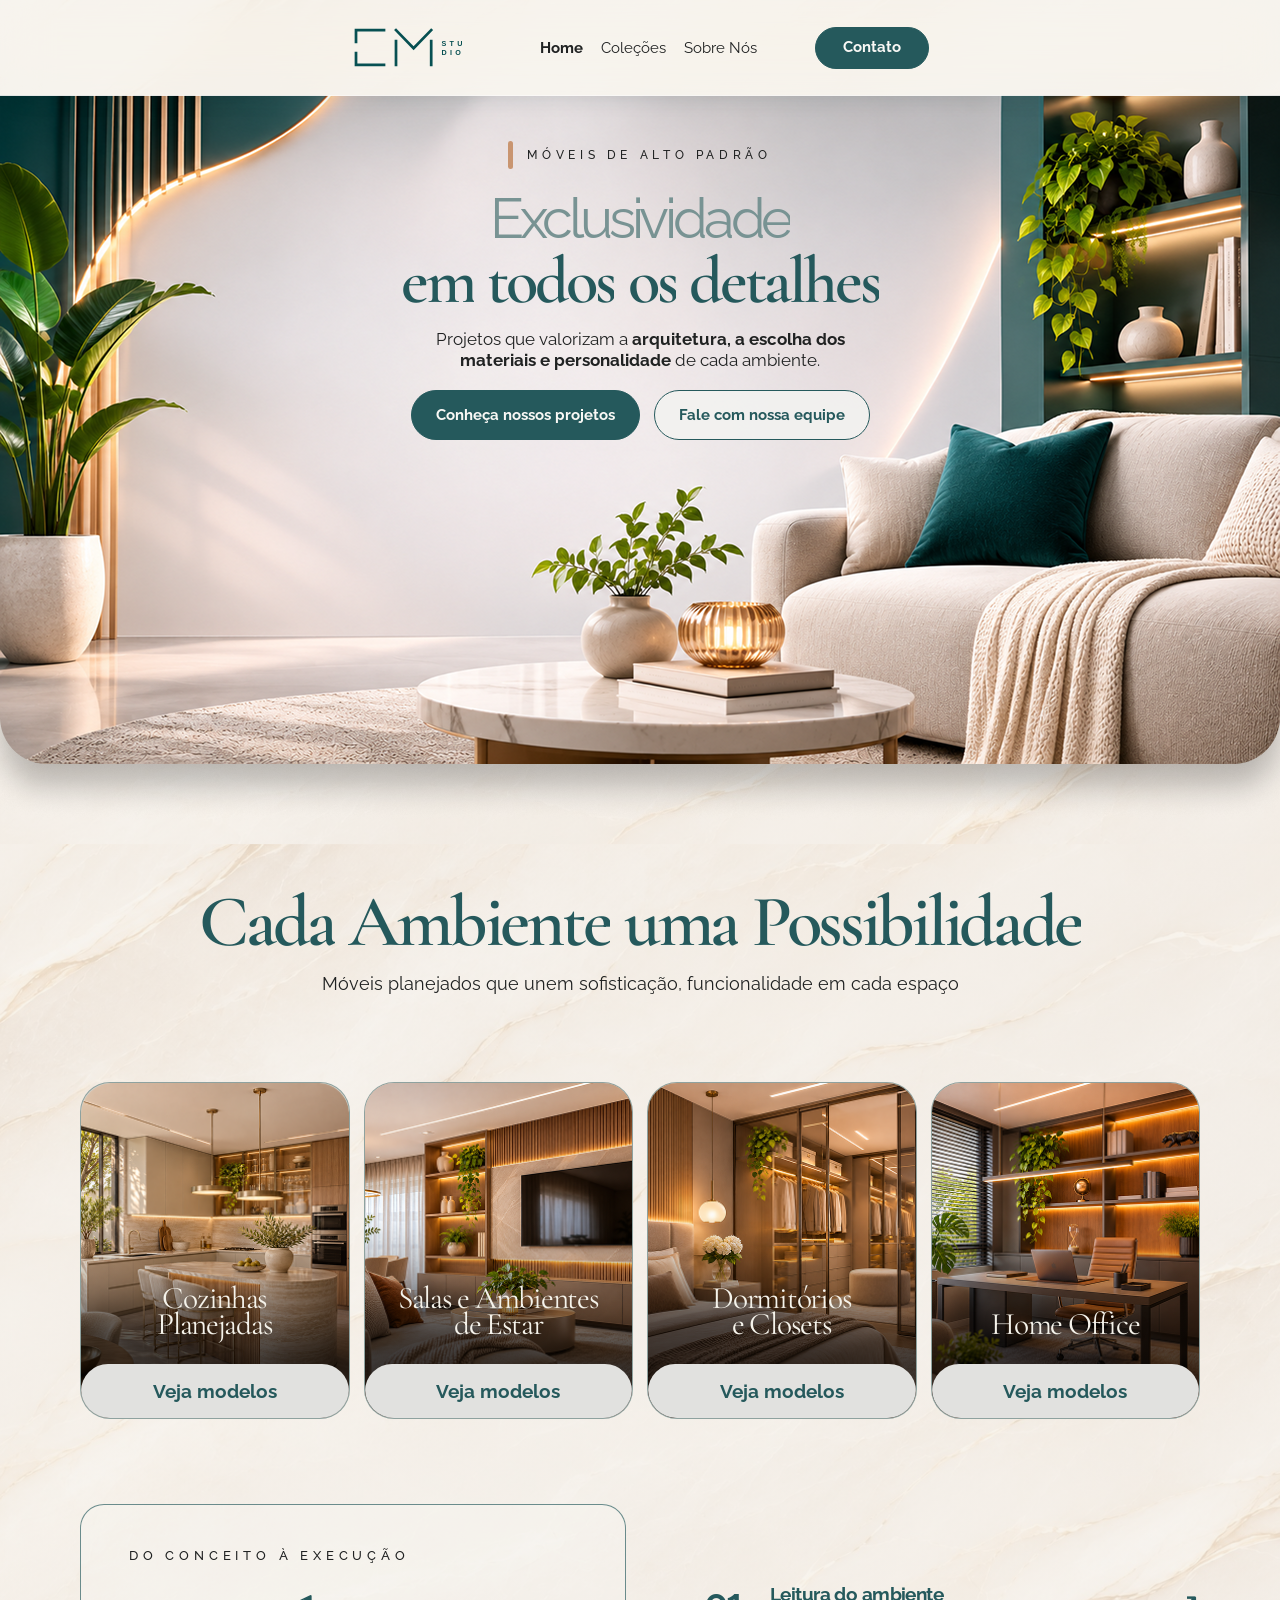
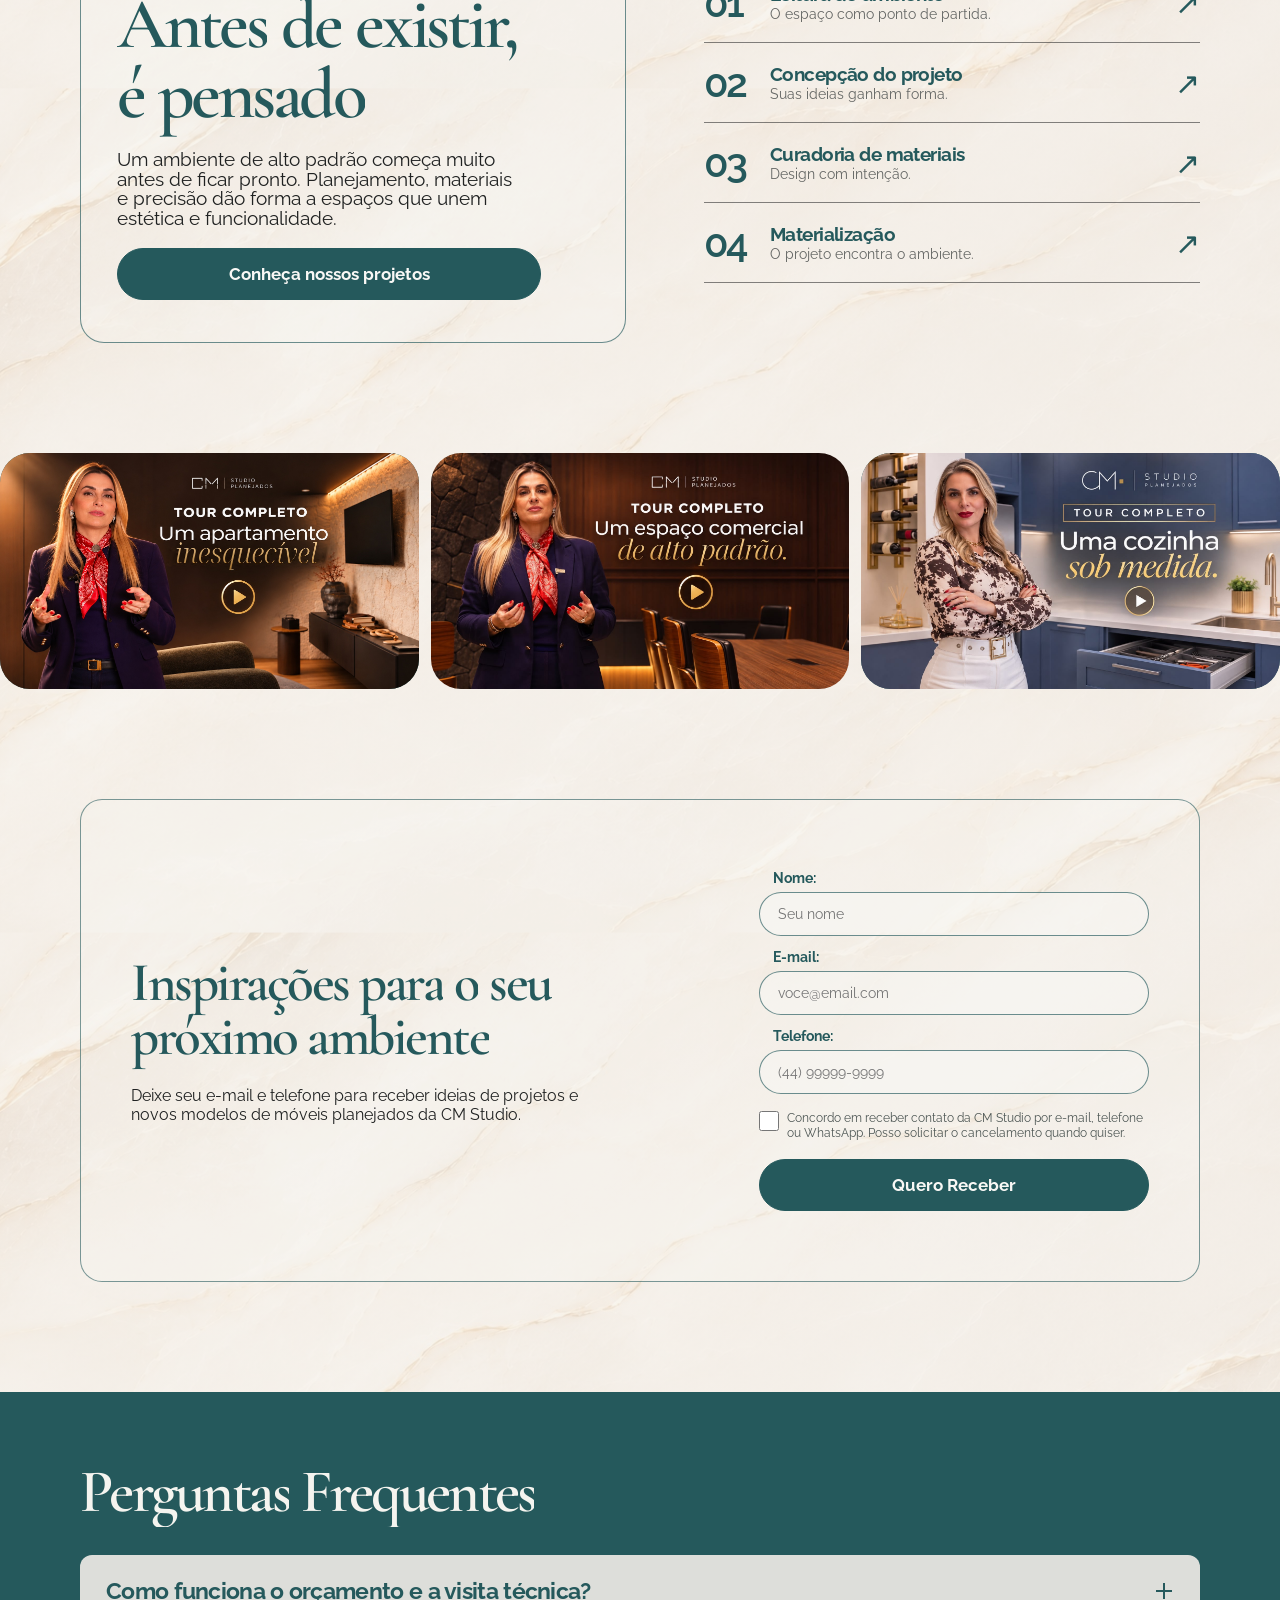
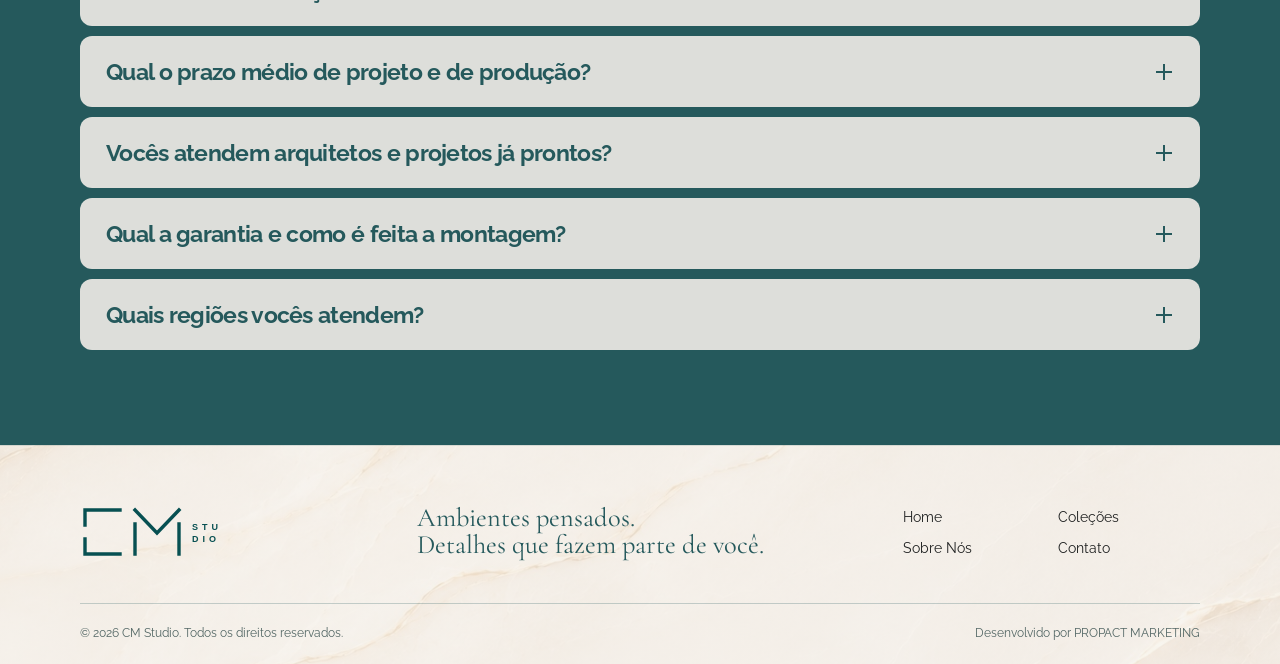
==== commit 9634c1ee: "Update index.html" ====
--- a/index.html
+++ b/index.html
@@ -1,17 +1,20 @@
 <!doctype html>
 <html lang="pt-BR">
 <head>
-  <meta charset="utf-8"><meta name="viewport" content="width=device-width, initial-scale=1">
+  <meta charset="utf-8">
+  <meta name="viewport" content="width=device-width, initial-scale=1">
   <title>CM Studio | Móveis planejados em todos os detalhes</title>
   <meta name="description" content="Explore cozinhas, salas, dormitórios e home offices planejados pela CM Studio. Do conceito à execução, um ambiente pensado para você.">
   <meta name="theme-color" content="#25595c">
+
   <link rel="icon" href="assets/images/logo.svg" type="image/svg+xml">
-  <link rel="preconnect" href="https://fonts.googleapis.com"><link rel="preconnect" href="https://fonts.gstatic.com" crossorigin>
+  <link rel="preconnect" href="https://fonts.googleapis.com">
+  <link rel="preconnect" href="https://fonts.gstatic.com" crossorigin>
   <link href="https://fonts.googleapis.com/css2?family=Cormorant+Garamond:wght@400;500;600&family=Raleway:wght@400;500;600;700&display=swap" rel="stylesheet">
 
-  <!-- 01. ESTILOS: layout, responsividade e animações ficam neste bloco. -->
-  <style id="estilos-do-site">
-:root {
+  <!-- ESTILOS DO SITE -->
+  <style>
+:root{
   --teal:#25595c;
   --deep:#124b4d;
   --ink:#202222;
@@ -19,1736 +22,1106 @@
   --copper:#c99570;
   --serif:'Cormorant Garamond',Georgia,serif;
   --sans:'Raleway',Arial,sans-serif;
-  --ease:cubic-bezier(.18,.72,.2,1)
+  --ease:cubic-bezier(.18,.72,.2,1);
 }
 
-*,*::before,*::after {
-  box-sizing:border-box
-}
-html {
-  scroll-behavior:smooth;
-  scroll-padding-top:110px
-}
-body {
-  margin:0;
-  color:var(--ink);
-  font-family:var(--sans);
-  font-size:16px;
-  background:linear-gradient(#f5f4f1b8,#f5f4f1b8),url('assets/images/marmore.jpg') center top/1500px auto repeat-y
-}
-button,input,textarea {
-  font:inherit
-}
-button,a,input {
-  -webkit-tap-highlight-color:transparent
-}
-a {
-  color:inherit;
-  text-decoration:none
-}
-button {
-  cursor:pointer
-}
-img {
-  display:block;
-  max-width:100%
-}
-h1,h2,h3,p {
-  margin:0
-}
-h1,h2,h3 {
-  font-family:var(--serif);
-  font-weight:600
-}
-h1,h2 {
-  color:var(--teal);
-  letter-spacing:-.045em;
-  line-height:.98
-}
-h2 {
-  font-size:clamp(2.5rem,5.7vw,4.6rem)
-}
-p {
-  line-height:1.35
-}
-button {
-  color:inherit
-}
-a:focus-visible,button:focus-visible,summary:focus-visible,input:focus-visible {
-  outline:3px solid var(--copper);
-  outline-offset:5px
-}
-section[id] {
-  scroll-margin-top:100px
-}
-.section-shell {
-  width:min(1120px,88%);
-  margin-inline:auto
-}
-.button {
-  display:inline-flex;
-  align-items:center;
-  justify-content:center;
-  min-height:52px;
-  padding:13px 25px;
-  border:1px solid var(--teal);
-  border-radius:50px;
-  background:var(--teal);
-  color:#f9f8f5;
-  font-weight:700;
-  font-size:1.05rem;
-  text-align:center;
-  line-height:1.2;
-  transition:background .25s,transform .25s,box-shadow .25s
-}
-.button:hover {
-  background:var(--deep);
-  transform:translateY(-2px);
-  box-shadow:0 6px 20px #163d3d1a
-}
-.button-light {
-  background:#f3f3f0d9;
-  color:var(--teal);
-  backdrop-filter:blur(8px)
-}
-.button-light:hover {
-  background:#fff
-}
-.button:disabled {
-  opacity:.65;
-  cursor:wait
-}
-.sr-only {
-  position:absolute;
-  width:1px;
-  height:1px;
-  overflow:hidden;
-  clip:rect(0,0,0,0);
-  white-space:nowrap
-}
-.skip-link {
-  position:fixed;
-  top:-100px;
-  left:20px;
-  padding:15px;
-  background:white;
-  color:var(--teal);
-  z-index:100
-}
-.skip-link:focus {
-  top:12px
-}
-
-.site-header {
-  position:relative;
-  z-index:20;
+*,*::before,*::after{box-sizing:border-box}
+html{scroll-behavior:smooth;scroll-padding-top:110px}
+body{margin:0;color:var(--ink);font-family:var(--sans);font-size:16px;background:linear-gradient(#f5f4f1b8,#f5f4f1b8),url('assets/images/marmore.jpg') center top/1500px auto repeat-y}
+button,input,textarea{font:inherit}
+button,a,input{-webkit-tap-highlight-color:transparent}
+a{color:inherit;text-decoration:none}
+button{cursor:pointer;color:inherit}
+img{display:block;max-width:100%}
+h1,h2,h3,p{margin:0}
+h1,h2,h3{font-family:var(--serif);font-weight:600}
+h1,h2{color:var(--teal);letter-spacing:-.045em;line-height:.98}
+h2{font-size:clamp(2.5rem,5.7vw,4.6rem)}
+p{line-height:1.35}
+a:focus-visible,button:focus-visible,summary:focus-visible,input:focus-visible{outline:3px solid var(--copper);outline-offset:5px}
+section[id]{scroll-margin-top:100px}
+.section-shell{width:min(1120px,88%);margin-inline:auto}
+.button{display:inline-flex;align-items:center;justify-content:center;min-height:52px;padding:13px 25px;border:1px solid var(--teal);border-radius:50px;background:var(--teal);color:#f9f8f5;font-weight:700;font-size:1.05rem;text-align:center;line-height:1.2;transition:background .25s,transform .25s,box-shadow .25s}
+.button:hover{background:var(--deep);transform:translateY(-2px);box-shadow:0 6px 20px #163d3d1a}
+.button-light{background:#f3f3f0d9;color:var(--teal);-webkit-backdrop-filter:blur(8px);backdrop-filter:blur(8px)}
+.button-light:hover{background:#fff}
+.button:disabled{opacity:.65;cursor:wait}
+.sr-only{position:absolute;width:1px;height:1px;overflow:hidden;clip:rect(0,0,0,0);white-space:nowrap}
+.skip-link{position:fixed;top:-100px;left:20px;padding:15px;background:white;color:var(--teal);z-index:100}
+.skip-link:focus{top:12px}
+
+/* CABEÇALHO FIXO COM EFEITO DE VIDRO */
+.site-header{
+  position:sticky;
+  top:0;
+  z-index:50;
   min-height:96px;
   display:flex;
   align-items:center;
   justify-content:center;
   gap:60px;
   padding:18px 5%;
-  background:#f7f6f2d9;
-  backdrop-filter:blur(22px);
-  -webkit-backdrop-filter:blur(22px)
+  background:rgba(247,246,242,.66);
+  border-bottom:1px solid rgba(255,255,255,.52);
+  -webkit-backdrop-filter:blur(24px) saturate(145%);
+  backdrop-filter:blur(24px) saturate(145%);
+  box-shadow:0 9px 28px -17px rgba(17,47,48,.27);
+  transition:background .25s ease,box-shadow .25s ease;
 }
-.brand {
+.site-header.is-scrolled{
+  background:rgba(247,246,242,.56);
+  box-shadow:0 12px 32px -15px rgba(17,47,48,.34);
+}
+.brand{display:block;flex-shrink:0}
+.brand img{width:128px;height:auto}
+.site-header nav{display:flex;align-items:center;gap:18px;font-size:.96rem}
+.site-header nav>a[aria-current]{font-weight:700}
+.site-header nav>a:not(.button):hover{text-decoration:underline;text-underline-offset:5px}
+.site-header .nav-contact{min-height:42px;padding:10px 27px;margin-left:40px;font-size:.95rem}
+.menu-toggle{display:none}
+
+/* PRIMEIRA SEÇÃO */
+.hero{position:relative;margin-top:-1px;isolation:isolate}
+.hero-picture{display:block}
+.hero-picture img{
   display:block;
-  flex-shrink:0
+  width:100%;
+  height:auto;
+  min-height:0;
+  max-height:none;
+  aspect-ratio:1280 / 727;
+  object-fit:contain;
+  object-position:center top;
 }
-.brand img {
-  width:128px;
-  height:auto
-}
-.site-header nav {
-  display:flex;
-  align-items:center;
-  gap:18px;
-  font-size:.96rem
-}
-.site-header nav>a[aria-current] {
-  font-weight:700
-}
-.site-header nav>a:not(.button):hover {
-  text-decoration:underline;
-  text-underline-offset:5px
-}
-.site-header .nav-contact {
-  min-height:42px;
-  padding:10px 27px;
-  margin-left:40px;
-  font-size:.95rem
-}
-.menu-toggle {
-  display:none
-}
-
-.hero {
-  position:relative;
-  margin-top:-1px;
-  isolation:isolate
-}
-.hero-picture {
-  display:block
-}
-.hero-picture img {
-  width:100%;
-  height:clamp(530px,47vw,725px);
-  object-fit:cover;
-  object-position:center bottom
-}
-.hero-copy {
+.hero-copy{
   position:absolute;
   inset:0;
   display:flex;
   flex-direction:column;
   align-items:center;
-  padding-top:clamp(65px,6.1vw,105px);
-  text-align:center
+  max-width:1060px;
+  margin-inline:auto;
+  padding:clamp(28px,3.6vw,64px) 4% 0;
+  text-align:center;
 }
-.eyebrow {
-  font-size:.79rem;
-  letter-spacing:.38em;
-  text-transform:uppercase;
-  font-weight:500
+.eyebrow{font-size:.79rem;letter-spacing:.38em;text-transform:uppercase;font-weight:500}
+.hero .eyebrow{display:flex;align-items:center;gap:14px;margin-bottom:10px;font-size:clamp(.65rem,.95vw,.79rem)}
+.hero .eyebrow::before{content:'';display:block;width:5px;height:28px;border-radius:3px;background:var(--copper)}
+.hero h1{font-size:clamp(2.8rem,5.2vw,4.75rem);max-width:940px;line-height:1.02}
+.light-heading{font-family:var(--sans);font-weight:400;letter-spacing:-.075em;font-size:.84em;color:#789393}
+.hero-description{max-width:620px;margin-top:14px;font-size:clamp(.95rem,1.35vw,1.15rem);line-height:1.25}
+.hero-actions{display:flex;flex-direction:row;align-items:center;justify-content:center;gap:14px;width:auto;margin-top:18px}
+.hero-actions .button{min-height:50px;padding:12px 24px;font-size:clamp(.95rem,1.2vw,1.05rem)}
+
+/* COLEÇÕES DA HOME */
+.collections-section{padding-top:65px;padding-bottom:85px}
+.section-intro{text-align:center}
+.section-intro p{margin-top:14px;font-size:1.12rem}
+.collection-grid{display:grid;grid-template-columns:repeat(4,minmax(0,1fr));gap:14px;margin-top:85px}
+.collection-card{display:block;position:relative;aspect-ratio:.8;border-radius:30px;isolation:isolate;overflow:hidden;border:1px solid #25595c65;background:#d4d2cb}
+.collection-card>img{width:100%;height:100%;object-fit:cover;transition:transform .7s var(--ease)}
+.collection-card::after{content:'';position:absolute;inset:40% 0 0;background:linear-gradient(transparent,#0007 75%);z-index:1;pointer-events:none}
+.collection-card h3{position:absolute;z-index:2;inset:auto 8px 24%;text-align:center;font-weight:400;font-size:clamp(1.55rem,2.45vw,2.1rem);line-height:.84;color:#f5f3eb;letter-spacing:-.04em;text-shadow:0 1px 8px #0006}
+.collection-card>span{position:absolute;z-index:3;inset:auto 0 0;min-height:54px;border-radius:40px;background:#e1e1df;display:flex;align-items:center;justify-content:center;color:var(--teal);font-size:1.2rem;font-weight:700;transition:background .3s}
+.collection-card:hover>img{transform:scale(1.055)}
+.collection-card:hover>span{background:#f4f4f0}
+
+/* METODOLOGIA */
+.method-section{display:grid;grid-template-columns:1.1fr 1fr;gap:7%;align-items:center;padding-bottom:110px}
+.method-card{border:1px solid #25595caa;border-radius:24px;padding:42px 36px;background:#f7f7f345}
+.method-card .eyebrow{margin:0 0 26px 12px}
+.method-card h2{font-size:clamp(3.2rem,5.6vw,4.6rem)}
+.method-card>p:not(.eyebrow){font-size:1.16rem;line-height:1.05;margin-top:20px;max-width:410px}
+.method-card .button{margin-top:20px;width:90%}
+.method-item{border-bottom:1px solid #3339}
+.method-item summary{list-style:none;display:flex;gap:18px;align-items:center;padding:16px 0;cursor:pointer;color:var(--teal)}
+summary::-webkit-details-marker{display:none}
+.method-number{font-family:var(--sans);font-weight:600;font-size:2.5rem;letter-spacing:-.07em;min-width:48px}
+.method-item strong{font-size:1.18rem;letter-spacing:-.03em}
+.method-item small{display:block;color:#656765;font-size:.9rem}
+.method-arrow{margin-left:auto;font-size:1.9rem;transition:transform .3s;flex-shrink:0}
+.method-item[open] .method-arrow{transform:rotate(90deg)}
+.detail-answer{line-height:1.5}
+.method-item .detail-answer{padding:0 10px 22px 66px;color:#4d5654}
+.detail-answer p{line-height:1.5}
+
+/* VÍDEOS */
+.video-section{padding-bottom:110px}
+.video-track{display:grid;grid-template-columns:repeat(3,minmax(0,1fr));gap:12px;width:100%;overflow:visible}
+.video-card{padding:0;border:0;border-radius:30px;overflow:hidden;background:var(--teal);display:block;position:relative}
+.video-card img{width:100%;height:auto;aspect-ratio:16/9;object-fit:cover;transition:transform .7s var(--ease)}
+.video-card:hover img{transform:scale(1.035)}
+
+/* FORMULÁRIO */
+.contact-section{padding-bottom:110px}
+.contact-panel{border:1px solid #25595c99;border-radius:22px;padding:70px 50px;display:grid;grid-template-columns:1.4fr 1fr;gap:8%;align-items:center;background:#f7f7f340}
+.contact-copy h2{font-size:clamp(2.8rem,4.3vw,3.6rem);max-width:580px}
+.contact-copy p{font-size:1rem;max-width:460px;margin-top:23px;line-height:1.15}
+.lead-form{display:grid;gap:13px}
+.field label{display:block;font-size:.86rem;font-weight:700;color:var(--teal);margin:0 0 6px 14px}
+.field input{min-height:44px;width:100%;background:#f8f8f580;border:1px solid #25595caa;border-radius:40px;padding:10px 18px;color:var(--ink);font-size:.9rem;transition:background .2s,box-shadow .2s}
+.field input:focus{background:#fff;box-shadow:0 0 0 4px #25595c15}
+.consent{display:flex;align-items:flex-start;gap:8px;font-size:.75rem;line-height:1.3;color:#4d5654;cursor:pointer;margin:4px 0}
+.consent input{accent-color:var(--teal);width:20px;height:20px;flex-shrink:0;margin:0}
+.lead-form .button{width:100%}
+.form-status{font-size:.86rem;line-height:1.45}
+.form-status:empty{display:none}
+.field[hidden]{display:none}
+
+/* PERGUNTAS FREQUENTES */
+.faq-section{padding:70px 0 95px;background:var(--teal);color:#f5f4ef}
+.faq-section h2{font-size:clamp(2.5rem,4.8vw,3.8rem);color:#f5f4ef;margin-bottom:34px}
+.faq-list{display:grid;gap:10px}
+.faq-item{background:#dddeda;border-radius:12px;color:var(--teal)}
+.faq-item summary{font-size:clamp(1rem,2vw,1.45rem);font-weight:700;letter-spacing:-.03em;padding:22px 26px;display:flex;align-items:center;gap:20px;cursor:pointer;list-style:none}
+.faq-item .detail-answer{padding:0 64px 24px 26px;font-size:1rem;color:#3e5554}
+.plus{width:20px;height:20px;position:relative;margin-left:auto;flex-shrink:0}
+.plus::before,.plus::after{content:'';height:2px;width:16px;background:currentColor;position:absolute;top:9px;left:2px;transition:transform .3s}
+.plus::after{transform:rotate(90deg)}
+.faq-item[open] .plus::after{transform:rotate(0)}
+details[open] .detail-answer{animation:answer-in .3s var(--ease)}
+
+@keyframes answer-in{
+  from{opacity:0;transform:translateY(6px)}
+  to{opacity:1;transform:none}
 }
-.hero .eyebrow {
-  display:flex;
-  align-items:center;
-  gap:14px;
-  margin-bottom:12px
+
+/* RODAPÉ */
+.site-footer{padding:55px 0 24px;border-top:1px solid #25595c25}
+.footer-inner{display:grid;grid-template-columns:1fr 1.5fr 1fr;gap:40px;align-items:center}
+.footer-inner .brand img{width:160px}
+.footer-inner>p{font-family:var(--serif);font-size:1.65rem;color:var(--teal);line-height:1.05}
+.footer-inner nav{display:grid;grid-template-columns:1fr 1fr;gap:14px;font-size:.9rem}
+.footer-inner a:hover{text-decoration:underline;text-underline-offset:5px}
+.footer-bottom{display:flex;justify-content:space-between;gap:20px;border-top:1px solid #25595c40;margin-top:40px;padding-top:22px;color:#526664}
+.footer-bottom small{font-size:.75rem}
+
+/* TELA DE COLEÇÕES */
+.catalog-page{padding-top:95px;padding-bottom:100px;min-height:calc(100svh - 96px);width:min(1180px,92%)}
+.category-tabs{display:flex;align-items:stretch;justify-content:space-between;border:1px solid var(--teal);background:#dddedaab;border-radius:22px;gap:12px;padding:22px 28px;margin-bottom:75px}
+.category-tabs a{display:flex;align-items:center;justify-content:center;text-align:center;padding:14px 20px;font-size:1.15rem;border-radius:12px;transition:background .25s}
+.category-tabs a[aria-current]{background:var(--teal);color:#f3f3f0;font-weight:700}
+.category-tabs a:hover{background:#25595c17}
+.category-tabs a[aria-current]:hover{background:var(--deep)}
+.catalog-layout{display:grid;grid-template-columns:1.45fr 1fr;gap:7%;align-items:start}
+.catalog-copy h1{font-size:clamp(3.8rem,6.4vw,5.1rem);font-weight:500;line-height:.92}
+.catalog-copy>p{font-size:clamp(1.1rem,2vw,1.6rem);line-height:1.15;margin-top:42px;max-width:640px}
+.model-tabs{display:flex;align-items:center;justify-content:space-between;margin-bottom:14px;gap:8px}
+.model-tabs button{border:0;background:none;flex:1;min-height:38px;font-size:1.15rem;line-height:1.1;padding:0 10px}
+.model-tabs button+button{border-left:3px solid var(--teal)}
+.model-tabs button[aria-selected=true]{font-weight:700}
+.gallery-frame{position:relative;border-radius:28px;isolation:isolate}
+.gallery-frame>img{aspect-ratio:1.7;width:100%;height:auto;object-fit:cover;border-radius:28px}
+.gallery-frame.is-portrait>img{aspect-ratio:1.1;object-position:center}
+.gallery-frame.changing img{animation:image-in .5s var(--ease)}
+
+@keyframes image-in{
+  from{opacity:.35;transform:scale(.975);filter:blur(5px)}
+  to{opacity:1;transform:none;filter:blur(0)}
 }
-.hero .eyebrow::before {
-  content:'';
-  display:block;
-  width:5px;
-  height:30px;
-  border-radius:3px;
-  background:var(--copper)
+
+.model-tags{position:absolute;bottom:-10px;left:-6px;right:-6px;display:flex;gap:5px;justify-content:center}
+.model-tags span{font-size:.65rem;padding:10px 6px;text-align:center;flex:1;border:1px solid var(--teal);border-radius:30px;background:#e0e1dd;line-height:1.1}
+.gallery-prev,.gallery-next{position:absolute;top:45%;width:32px;height:38px;border-radius:20px;border:1px solid #ffffff80;background:#163d3d55;-webkit-backdrop-filter:blur(8px);backdrop-filter:blur(8px);color:white;font-family:Arial,sans-serif;font-size:1.7rem;opacity:0;transition:opacity .2s}
+.gallery-prev{left:10px}
+.gallery-next{right:10px}
+.gallery-frame:hover button,.gallery-frame:focus-within button{opacity:1}
+.gallery-dots{display:flex;align-items:center;justify-content:center;gap:2px;margin-top:22px}
+.gallery-dots button{position:relative;width:24px;height:24px;border:0;background:none;padding:0}
+.gallery-dots button::after{content:'';display:block;width:8px;height:8px;background:#a6b9b7;border-radius:50%;margin:auto;transition:background .2s,transform .2s}
+.gallery-dots button[aria-pressed=true]::after{background:var(--teal);transform:scale(1.1)}
+.model-ideal{text-align:center;font-size:.9rem;min-height:2.7em;padding:8px 2px 0}
+.model-cta{width:94%;display:flex;margin:8px auto 0;min-height:62px;font-size:1.2rem}
+
+/* MODAL DE VÍDEOS */
+.video-dialog{border:1px solid #25595c55;border-radius:24px;background:var(--paper);color:var(--teal);padding:28px;max-width:960px;width:92%;max-height:90svh;overflow:auto}
+.video-dialog::backdrop{background:#061f23bf;-webkit-backdrop-filter:blur(10px);backdrop-filter:blur(10px)}
+.video-dialog h2{font-size:2.2rem;margin:0 40px 22px 0}
+.dialog-close{position:absolute;right:14px;top:12px;border:0;background:transparent;font-size:2rem;line-height:1;min-width:40px;min-height:40px}
+.video-dialog img,.video-dialog iframe,.video-dialog video{width:100%;aspect-ratio:16/9;border:0;border-radius:14px;display:block}
+.video-dialog p{margin:18px 0 0;line-height:1.5;font-size:1rem}
+
+/* ANIMAÇÕES */
+@media(prefers-reduced-motion:no-preference){
+  .motion-ready .reveal{opacity:0;filter:blur(8px);transform:translateY(28px);transition:opacity .75s var(--ease),filter .85s var(--ease),transform .85s var(--ease);transition-delay:var(--delay,0ms)}
+  .motion-ready .scale-reveal{transform:translateY(20px) scale(.95)}
+  .motion-ready .reveal.is-visible{opacity:1;filter:blur(0);transform:none}
+  .motion-ready .text-reveal .word-mask{display:inline-block;overflow:hidden;vertical-align:bottom;padding-bottom:.1em;margin-bottom:-.1em}
+  .motion-ready .text-reveal .word-inner{display:inline-block;transform:translateY(112%);filter:blur(7px);opacity:0;transition:transform .85s var(--ease),filter .8s var(--ease),opacity .65s;transition-delay:calc(var(--word-index,0)*35ms)}
+  .motion-ready .text-reveal.is-visible .word-inner{transform:none;filter:blur(0);opacity:1}
+  .motion-ready .hero h1 .word-mask{padding-top:.07em;margin-top:-.07em;padding-bottom:.14em;margin-bottom:-.14em}
 }
-.hero h1 {
-  font-size:clamp(3.3rem,5.5vw,5rem);
-  max-width:880px;
-  line-height:.91
+
+/* TELAS GRANDES */
+@media(min-width:1450px){
+  .section-shell{max-width:1240px}
+  .catalog-page{max-width:1300px}
 }
-.light-heading {
-  font-family:var(--sans);
-  font-weight:400;
-  letter-spacing:-.075em;
-  font-size:.84em;
-  color:#789393
+
+/* TABLETS */
+@media(max-width:1000px){
+  .site-header{gap:35px}
+  .site-header .nav-contact{margin-left:12px}
+  .collection-grid{margin-top:55px}
+  .collection-card h3{font-size:1.6rem}
+  .collection-card>span{font-size:1rem;min-height:46px}
+  .method-section{gap:6%}
+  .method-card{padding:32px 26px}
+  .method-card .eyebrow{font-size:.65rem;letter-spacing:.29em}
+  .method-number{font-size:2.1rem;min-width:37px}
+  .method-item summary{gap:12px}
+  .method-item strong{font-size:1.05rem}
+  .method-item small{font-size:.8rem}
+  .contact-panel{padding:50px 35px;gap:7%}
+  .category-tabs{gap:4px;padding:18px}
+  .category-tabs a{padding:12px 10px;font-size:.93rem}
+  .catalog-layout{gap:5%;grid-template-columns:1.25fr 1fr}
+  .catalog-copy h1{font-size:3.9rem}
+  .catalog-copy>p{font-size:1.2rem}
+  .model-tabs button{font-size:1rem;padding:0 6px}
+  .model-tags span{font-size:.6rem}
 }
-.hero-description {
-  margin-top:22px;
-  font-size:1.17rem;
-  line-height:1.05
+
+@media(min-width:601px) and (max-width:1000px){
+  .hero-copy{padding:clamp(16px,2.4vw,24px) 4% 0}
+  .hero .eyebrow{font-size:.6rem;letter-spacing:.3em;margin-bottom:8px}
+  .hero .eyebrow::before{height:18px}
+  .hero h1{font-size:clamp(1.95rem,4.65vw,3.1rem);line-height:1.02}
+  .hero-description{font-size:.875rem;max-width:430px;line-height:1.2;margin-top:10px}
+  .hero-actions{gap:10px;margin-top:12px}
+  .hero-actions .button{min-height:42px;padding:10px 17px;font-size:.85rem}
 }
-.hero-actions {
-  display:flex;
-  gap:16px;
-  margin-top:28px
+
+/* MOBILE */
+@media(max-width:700px){
+  html{scroll-padding-top:80px}
+  .site-header{min-height:68px;padding:14px 7%;justify-content:space-between}
+  .brand img{width:90px}
+  .menu-toggle{display:grid;gap:5px;border:0;background:none;padding:6px;z-index:2}
+  .menu-toggle span{width:34px;height:4px;border-radius:4px;background:var(--copper);transition:transform .25s,opacity .25s}
+  .menu-toggle[aria-expanded=true] span:nth-child(1){transform:translateY(9px) rotate(45deg)}
+  .menu-toggle[aria-expanded=true] span:nth-child(2){opacity:0}
+  .menu-toggle[aria-expanded=true] span:nth-child(3){transform:translateY(-9px) rotate(-45deg)}
+  .site-header nav{display:none;position:absolute;top:100%;left:0;right:0;background:rgba(247,246,242,.88);border-bottom:1px solid #25595c44;padding:22px 7%;flex-direction:column;align-items:stretch;gap:0;-webkit-backdrop-filter:blur(24px) saturate(145%);backdrop-filter:blur(24px) saturate(145%);box-shadow:0 14px 26px -15px rgba(17,47,48,.3)}
+  .site-header nav.is-open{display:flex}
+  .site-header nav>a{padding:14px}
+  .site-header .nav-contact{margin:12px 0 0}
+  .collections-section{padding-top:42px;padding-bottom:62px}
+  .section-intro h2{font-size:2.75rem;max-width:520px;margin:auto}
+  .section-intro p{font-size:1rem;max-width:360px;margin:16px auto 0}
+  .collection-grid{grid-template-columns:repeat(2,minmax(0,1fr));gap:16px 10px;margin-top:35px}
+  .collection-card{border-radius:23px;aspect-ratio:.79}
+  .collection-card h3{font-size:clamp(1.7rem,4.8vw,2.3rem)}
+  .collection-card>span{min-height:46px;font-size:1rem}
+  .method-section{grid-template-columns:1fr;gap:44px;padding-bottom:58px}
+  .method-card{padding:36px 25px}
+  .method-card .eyebrow{margin:0 0 25px;font-size:.65rem;letter-spacing:.3em}
+  .method-card h2{font-size:3.2rem}
+  .method-card>p:not(.eyebrow){font-size:1rem;line-height:1.25;margin-top:20px;max-width:none}
+  .method-card .button{width:100%;font-size:1rem}
+  .method-list{padding:0 10px}
+  .method-number{font-size:2.25rem;min-width:42px}
+  .method-item summary{padding:15px 0;gap:12px}
+  .method-item strong{font-size:1.1rem}
+  .method-item small{font-size:.87rem}
+  .method-item .detail-answer{padding-left:54px;font-size:.93rem}
+  .video-section{padding-bottom:60px;overflow:hidden}
+  .video-track{display:flex;overflow-x:auto;gap:12px;padding:0 6% 16px;scroll-snap-type:x mandatory;scrollbar-width:thin;scrollbar-color:#25595c77 transparent}
+  .video-card{min-width:78%;max-width:78%;scroll-snap-align:center;border-radius:22px}
+  .contact-section{padding-bottom:60px}
+  .contact-panel{padding:36px 24px;grid-template-columns:1fr;gap:32px;border-radius:20px}
+  .contact-copy h2{font-size:2.8rem;max-width:400px}
+  .contact-copy p{font-size:.93rem;line-height:1.3;margin-top:16px}
+  .lead-form{gap:15px}
+  .field input{min-height:48px;font-size:1rem}
+  .field label{font-size:.87rem}
+  .consent{font-size:.78rem}
+  .faq-section{padding:45px 0 60px}
+  .faq-section h2{font-size:2.6rem;margin-bottom:28px}
+  .faq-item summary{padding:19px 16px;font-size:1rem;line-height:1.3;gap:12px}
+  .faq-item .detail-answer{padding:0 18px 22px;font-size:.94rem}
+  .site-footer{padding-top:36px}
+  .footer-inner{grid-template-columns:1fr 1fr;gap:26px}
+  .footer-inner .brand img{width:130px}
+  .footer-inner>p{font-size:1.4rem}
+  .footer-inner nav{grid-column:1/-1;display:flex;justify-content:space-between;gap:10px;font-size:.85rem}
+  .footer-bottom{margin-top:28px;flex-direction:column;gap:9px}
+  .footer-bottom small{font-size:.7rem}
+  .catalog-page{padding-top:36px;padding-bottom:65px;width:94%;min-height:calc(100svh - 68px)}
+  .category-tabs{padding:10px 7px;gap:5px;flex-wrap:wrap;border-radius:18px;margin-bottom:38px;justify-content:center}
+  .category-tabs a{font-size:.68rem;min-height:37px;padding:9px 10px;flex:1 1 30%;border-radius:30px;white-space:normal}
+  .category-tabs a:last-child{flex-grow:0;flex-basis:35%}
+  .catalog-layout{display:flex;flex-direction:column;gap:38px;padding:0 5%}
+  .catalog-copy h1{font-size:clamp(2.7rem,9.8vw,4rem);line-height:.94;font-weight:500}
+  .catalog-copy>p{font-size:1rem;line-height:1.2;margin-top:24px}
+  .catalog-product{width:100%;max-width:520px;margin:0 auto}
+  .model-tabs{margin-bottom:12px}
+  .model-tabs button{font-size:1rem;min-height:32px}
+  .gallery-frame>img{aspect-ratio:1.7;min-height:190px}
+  .model-tags{left:0;right:0;gap:4px}
+  .model-tags span{font-size:.6rem;padding:10px 4px}
+  .model-ideal{font-size:.78rem;min-height:2.6em;padding-top:7px}
+  .model-cta{min-height:50px;font-size:1rem;margin-top:12px;width:94%}
+  .gallery-prev,.gallery-next{opacity:1;width:27px;height:34px}
+  .gallery-prev{left:7px}
+  .gallery-next{right:7px}
+  .video-dialog{padding:20px}
+  .video-dialog h2{font-size:1.8rem}
+  .desktop-break{display:none}
 }
 
-.collections-section {
-  padding-top:65px;
-  padding-bottom:85px
+@media(max-width:600px){
+  .hero-picture img{aspect-ratio:402 / 554}
+  .hero-copy{max-width:100%;padding:clamp(22px,5.5vw,32px) 6% 0}
+  .hero .eyebrow{font-size:clamp(.52rem,1.8vw,.65rem);letter-spacing:.28em;margin-bottom:8px;gap:8px}
+  .hero .eyebrow::before{height:18px;width:3px}
+  .hero h1{font-size:clamp(1.8rem,8.2vw,3.05rem);line-height:1.02;max-width:490px}
+  .hero-description{font-size:clamp(.875rem,2.55vw,1rem);max-width:390px;margin-top:12px;line-height:1.25}
+  .hero-actions{flex-direction:column;align-items:center;width:82%;max-width:330px;gap:10px;margin-top:16px}
+  .hero-actions .button{width:100%;min-height:44px;font-size:.95rem;padding:11px 16px}
 }
-.section-intro {
-  text-align:center
+
+@media(max-width:450px){
+  .section-shell{width:89%}
+  .collections-section .section-intro h2{font-size:2.3rem;max-width:330px}
+  .section-intro p{font-size:.83rem;max-width:280px}
+  .collection-grid{gap:14px 8px}
+  .collection-card{border-radius:20px;aspect-ratio:.71}
+  .collection-card h3{font-size:1.75rem;bottom:27%}
+  .collection-card>span{font-size:.95rem;min-height:42px}
+  .method-card h2{font-size:2.8rem}
+  .method-card .eyebrow{font-size:.56rem}
+  .method-card{padding:33px 22px}
+  .method-number{font-size:2rem;min-width:34px}
+  .method-item strong{font-size:1.03rem}
+  .method-item small{font-size:.8rem}
+  .method-list{padding:0}
+  .method-arrow{font-size:1.6rem}
+  .contact-panel{padding:30px 22px}
+  .contact-copy h2{font-size:2.6rem}
+  .faq-section h2{font-size:2.25rem}
+  .faq-item summary{font-size:.9rem;padding:18px 15px}
+  .catalog-page{width:94%}
+  .catalog-copy h1{font-size:2.65rem}
+  .category-tabs a{font-size:.61rem;padding-inline:8px}
+  .model-tabs button{font-size:.95rem}
+  .model-ideal{font-size:.73rem}
+  .footer-inner>p{font-size:1.2rem}
 }
-.section-intro p {
-  margin-top:14px;
-  font-size:1.12rem
+
+@media(max-width:360px){
+  .hero-copy{padding-top:20px}
+  .hero h1{font-size:8.15vw}
+  .hero-description{font-size:.83rem;max-width:285px}
+  .hero-actions{width:88%;margin-top:14px}
+  .hero-actions .button{font-size:.88rem;min-height:42px}
 }
-.collection-grid {
-  display:grid;
-  grid-template-columns:repeat(4,minmax(0,1fr));
-  gap:14px;
-  margin-top:85px
+
+@supports not ((backdrop-filter:blur(1px)) or (-webkit-backdrop-filter:blur(1px))){
+  .site-header,.site-header.is-scrolled{background:rgba(247,246,242,.97)}
 }
-.collection-card {
-  display:block;
-  position:relative;
-  aspect-ratio:.8;
-  border-radius:30px;
-  isolation:isolate;
-  overflow:hidden;
-  border:1px solid #25595c65;
-  background:#d4d2cb
+
+@media(prefers-reduced-motion:reduce){
+  html{scroll-behavior:auto}
+  *,*::before,*::after{animation:none!important;transition:none!important}
+  .reveal,.text-reveal{opacity:1!important;filter:none!important;transform:none!important}
 }
-.collection-card>img {
-  width:100%;
-  height:100%;
-  object-fit:cover;
-  transition:transform .7s var(--ease)
-}
-.collection-card::after {
-  content:'';
-  position:absolute;
-  inset:40% 0 0;
-  background:linear-gradient(transparent,#0007 75%);
-  z-index:1;
-  pointer-events:none
-}
-.collection-card h3 {
-  position:absolute;
-  z-index:2;
-  inset:auto 8px 24%;
-  text-align:center;
-  font-weight:400;
-  font-size:clamp(1.55rem,2.45vw,2.1rem);
-  line-height:.84;
-  color:#f5f3eb;
-  letter-spacing:-.04em;
-  text-shadow:0 1px 8px #0006
-}
-.collection-card>span {
-  position:absolute;
-  z-index:3;
-  inset:auto 0 0;
-  min-height:54px;
-  border-radius:40px;
-  background:#e1e1df;
-  display:flex;
-  align-items:center;
-  justify-content:center;
-  color:var(--teal);
-  font-size:1.2rem;
-  font-weight:700;
-  transition:background .3s
-}
-.collection-card:hover>img {
-  transform:scale(1.055)
-}
-.collection-card:hover>span {
-  background:#f4f4f0
-}
-
-.method-section {
-  display:grid;
-  grid-template-columns:1.1fr 1fr;
-  gap:7%;
-  align-items:center;
-  padding-bottom:110px
-}
-.method-card {
-  border:1px solid #25595caa;
-  border-radius:24px;
-  padding:42px 36px;
-  background:#f7f7f345
-}
-.method-card .eyebrow {
-  margin:0 0 26px 12px
-}
-.method-card h2 {
-  font-size:clamp(3.2rem,5.6vw,4.6rem)
-}
-.method-card>p:not(.eyebrow) {
-  font-size:1.16rem;
-  line-height:1.05;
-  margin-top:20px;
-  max-width:410px
-}
-.method-card .button {
-  margin-top:20px;
-  width:90%
-}
-.method-item {
-  border-bottom:1px solid #3339
-}
-.method-item summary {
-  list-style:none;
-  display:flex;
-  gap:18px;
-  align-items:center;
-  padding:16px 0;
-  cursor:pointer;
-  color:var(--teal)
-}
-summary::-webkit-details-marker {
-  display:none
-}
-.method-number {
-  font-family:var(--sans);
-  font-weight:600;
-  font-size:2.5rem;
-  letter-spacing:-.07em;
-  min-width:48px
-}
-.method-item strong {
-  font-size:1.18rem;
-  letter-spacing:-.03em
-}
-.method-item small {
-  display:block;
-  color:#656765;
-  font-size:.9rem
-}
-.method-arrow {
-  margin-left:auto;
-  font-size:1.9rem;
-  transition:transform .3s;
-  flex-shrink:0
-}
-.method-item[open] .method-arrow {
-  transform:rotate(90deg)
-}
-.detail-answer {
-  line-height:1.5
-}
-.method-item .detail-answer {
-  padding:0 10px 22px 66px;
-  color:#4d5654
-}
-.detail-answer p {
-  line-height:1.5
-}
-.video-section {
-  padding-bottom:110px
-}
-.video-track {
-  display:grid;
-  grid-template-columns:repeat(3,minmax(0,1fr));
-  gap:12px;
-  width:100%;
-  overflow:visible
-}
-.video-card {
-  padding:0;
-  border:0;
-  border-radius:30px;
-  overflow:hidden;
-  background:var(--teal);
-  display:block;
-  position:relative
-}
-.video-card img {
-  width:100%;
-  height:auto;
-  aspect-ratio:16/9;
-  object-fit:cover;
-  transition:transform .7s var(--ease)
-}
-.video-card:hover img {
-  transform:scale(1.035)
-}
-
-.contact-section {
-  padding-bottom:110px
-}
-.contact-panel {
-  border:1px solid #25595c99;
-  border-radius:22px;
-  padding:70px 50px;
-  display:grid;
-  grid-template-columns:1.4fr 1fr;
-  gap:8%;
-  align-items:center;
-  background:#f7f7f340
-}
-.contact-copy h2 {
-  font-size:clamp(2.8rem,4.3vw,3.6rem);
-  max-width:580px
-}
-.contact-copy p {
-  font-size:1rem;
-  max-width:460px;
-  margin-top:23px;
-  line-height:1.15
-}
-.lead-form {
-  display:grid;
-  gap:13px
-}
-.field label {
-  display:block;
-  font-size:.86rem;
-  font-weight:700;
-  color:var(--teal);
-  margin:0 0 6px 14px
-}
-.field input {
-  min-height:44px;
-  width:100%;
-  background:#f8f8f580;
-  border:1px solid #25595caa;
-  border-radius:40px;
-  padding:10px 18px;
-  color:var(--ink);
-  font-size:.9rem;
-  transition:background .2s,box-shadow .2s
-}
-.field input:focus {
-  background:#fff;
-  box-shadow:0 0 0 4px #25595c15
-}
-.consent {
-  display:flex;
-  align-items:flex-start;
-  gap:8px;
-  font-size:.75rem;
-  line-height:1.3;
-  color:#4d5654;
-  cursor:pointer;
-  margin:4px 0
-}
-.consent input {
-  accent-color:var(--teal);
-  width:20px;
-  height:20px;
-  flex-shrink:0;
-  margin:0
-}
-.lead-form .button {
-  width:100%
-}
-.form-status {
-  font-size:.86rem;
-  line-height:1.45
-}
-.form-status:empty {
-  display:none
-}
-.field[hidden] {
-  display:none
-}
-
-.faq-section {
-  padding:70px 0 95px;
-  background:var(--teal);
-  color:#f5f4ef
-}
-.faq-section h2 {
-  font-size:clamp(2.5rem,4.8vw,3.8rem);
-  color:#f5f4ef;
-  margin-bottom:34px
-}
-.faq-list {
-  display:grid;
-  gap:10px
-}
-.faq-item {
-  background:#dddeda;
-  border-radius:12px;
-  color:var(--teal)
-}
-.faq-item summary {
-  font-size:clamp(1rem,2vw,1.45rem);
-  font-weight:700;
-  letter-spacing:-.03em;
-  padding:22px 26px;
-  display:flex;
-  align-items:center;
-  gap:20px;
-  cursor:pointer;
-  list-style:none
-}
-.faq-item .detail-answer {
-  padding:0 64px 24px 26px;
-  font-size:1rem;
-  color:#3e5554
-}
-.plus {
-  width:20px;
-  height:20px;
-  position:relative;
-  margin-left:auto;
-  flex-shrink:0
-}
-.plus::before,.plus::after {
-  content:'';
-  height:2px;
-  width:16px;
-  background:currentColor;
-  position:absolute;
-  top:9px;
-  left:2px;
-  transition:transform .3s
-}
-.plus::after {
-  transform:rotate(90deg)
-}
-.faq-item[open] .plus::after {
-  transform:rotate(0)
-}
-details[open] .detail-answer {
-  animation:answer-in .3s var(--ease)
-}
-@keyframes answer-in {
-  from {
-  opacity:0;
-  transform:translateY(6px)
-}
-to {
-  opacity:1;
-  transform:none
-}
-
-}
-
-.site-footer {
-  padding:55px 0 24px;
-  border-top:1px solid #25595c25
-}
-.footer-inner {
-  display:grid;
-  grid-template-columns:1fr 1.5fr 1fr;
-  gap:40px;
-  align-items:center
-}
-.footer-inner .brand img {
-  width:160px
-}
-.footer-inner>p {
-  font-family:var(--serif);
-  font-size:1.65rem;
-  color:var(--teal);
-  line-height:1.05
-}
-.footer-inner nav {
-  display:grid;
-  grid-template-columns:1fr 1fr;
-  gap:14px;
-  font-size:.9rem
-}
-.footer-inner a:hover {
-  text-decoration:underline;
-  text-underline-offset:5px
-}
-.footer-bottom {
-  display:flex;
-  justify-content:space-between;
-  gap:20px;
-  border-top:1px solid #25595c40;
-  margin-top:40px;
-  padding-top:22px;
-  color:#526664
-}
-.footer-bottom small {
-  font-size:.75rem
-}
-
-.catalog-page {
-  padding-top:95px;
-  padding-bottom:100px;
-  min-height:calc(100svh - 96px);
-  width:min(1180px,92%)
-}
-.category-tabs {
-  display:flex;
-  align-items:stretch;
-  justify-content:space-between;
-  border:1px solid var(--teal);
-  background:#dddedaab;
-  border-radius:22px;
-  gap:12px;
-  padding:22px 28px;
-  margin-bottom:75px
-}
-.category-tabs a {
-  display:flex;
-  align-items:center;
-  justify-content:center;
-  text-align:center;
-  padding:14px 20px;
-  font-size:1.15rem;
-  border-radius:12px;
-  transition:background .25s
-}
-.category-tabs a[aria-current] {
-  background:var(--teal);
-  color:#f3f3f0;
-  font-weight:700
-}
-.category-tabs a:hover {
-  background:#25595c17
-}
-.category-tabs a[aria-current]:hover {
-  background:var(--deep)
-}
-.catalog-layout {
-  display:grid;
-  grid-template-columns:1.45fr 1fr;
-  gap:7%;
-  align-items:start
-}
-.catalog-copy h1 {
-  font-size:clamp(3.8rem,6.4vw,5.1rem);
-  font-weight:500;
-  line-height:.92
-}
-.catalog-copy>p {
-  font-size:clamp(1.1rem,2vw,1.6rem);
-  line-height:1.15;
-  margin-top:42px;
-  max-width:640px
-}
-.model-tabs {
-  display:flex;
-  align-items:center;
-  justify-content:space-between;
-  margin-bottom:14px;
-  gap:8px
-}
-.model-tabs button {
-  border:0;
-  background:none;
-  flex:1;
-  min-height:38px;
-  font-size:1.15rem;
-  line-height:1.1;
-  padding:0 10px
-}
-.model-tabs button+button {
-  border-left:3px solid var(--teal)
-}
-.model-tabs button[aria-selected=true] {
-  font-weight:700
-}
-.gallery-frame {
-  position:relative;
-  border-radius:28px;
-  isolation:isolate
-}
-.gallery-frame>img {
-  aspect-ratio:1.7;
-  width:100%;
-  height:auto;
-  object-fit:cover;
-  border-radius:28px
-}
-.gallery-frame.is-portrait>img {
-  aspect-ratio:1.1;
-  object-position:center
-}
-.gallery-frame.changing img {
-  animation:image-in .5s var(--ease)
-}
-@keyframes image-in {
-  from {
-  opacity:.35;
-  transform:scale(.975);
-  filter:blur(5px)
-}
-to {
-  opacity:1;
-  transform:none;
-  filter:blur(0)
-}
-
-}
-.model-tags {
-  position:absolute;
-  bottom:-10px;
-  left:-6px;
-  right:-6px;
-  display:flex;
-  gap:5px;
-  justify-content:center
-}
-.model-tags span {
-  font-size:.65rem;
-  padding:10px 6px;
-  text-align:center;
-  flex:1;
-  border:1px solid var(--teal);
-  border-radius:30px;
-  background:#e0e1dd;
-  line-height:1.1
-}
-.gallery-prev,.gallery-next {
-  position:absolute;
-  top:45%;
-  width:32px;
-  height:38px;
-  border-radius:20px;
-  border:1px solid #ffffff80;
-  background:#163d3d55;
-  backdrop-filter:blur(8px);
-  color:white;
-  font-family:Arial,sans-serif;
-  font-size:1.7rem;
-  opacity:0;
-  transition:opacity .2s
-}
-.gallery-prev {
-  left:10px
-}
-.gallery-next {
-  right:10px
-}
-.gallery-frame:hover button,.gallery-frame:focus-within button {
-  opacity:1
-}
-.gallery-dots {
-  display:flex;
-  align-items:center;
-  justify-content:center;
-  gap:2px;
-  margin-top:22px
-}
-.gallery-dots button {
-  position:relative;
-  width:24px;
-  height:24px;
-  border:0;
-  background:none;
-  padding:0
-}
-.gallery-dots button::after {
-  content:'';
-  display:block;
-  width:8px;
-  height:8px;
-  background:#a6b9b7;
-  border-radius:50%;
-  margin:auto;
-  transition:background .2s,transform .2s
-}
-.gallery-dots button[aria-pressed=true]::after {
-  background:var(--teal);
-  transform:scale(1.1)
-}
-.model-ideal {
-  text-align:center;
-  font-size:.9rem;
-  min-height:2.7em;
-  padding:8px 2px 0
-}
-.model-cta {
-  width:94%;
-  display:flex;
-  margin:8px auto 0;
-  min-height:62px;
-  font-size:1.2rem
-}
-
-.video-dialog {
-  border:1px solid #25595c55;
-  border-radius:24px;
-  background:var(--paper);
-  color:var(--teal);
-  padding:28px;
-  max-width:960px;
-  width:92%;
-  max-height:90svh;
-  overflow:auto
-}
-.video-dialog::backdrop {
-  background:#061f23bf;
-  backdrop-filter:blur(10px)
-}
-.video-dialog h2 {
-  font-size:2.2rem;
-  margin:0 40px 22px 0
-}
-.dialog-close {
-  position:absolute;
-  right:14px;
-  top:12px;
-  border:0;
-  background:transparent;
-  font-size:2rem;
-  line-height:1;
-  min-width:40px;
-  min-height:40px
-}
-.video-dialog img,.video-dialog iframe,.video-dialog video {
-  width:100%;
-  aspect-ratio:16/9;
-  border:0;
-  border-radius:14px;
-  display:block
-}
-.video-dialog p {
-  margin:18px 0 0;
-  line-height:1.5;
-  font-size:1rem
-}
-
-/* A página permanece visível se o JavaScript falhar. O modo de movimento só
-   é ativado depois da inicialização do observador. */
-@media(prefers-reduced-motion:no-preference) {
-  .motion-ready .reveal {
-  opacity:0;
-  filter:blur(8px);
-  transform:translateY(28px);
-  transition:opacity .75s var(--ease),filter .85s var(--ease),transform .85s var(--ease);
-  transition-delay:var(--delay,0ms)
-}
-.motion-ready .scale-reveal {
-  transform:translateY(20px) scale(.95)
-}
-.motion-ready .reveal.is-visible {
-  opacity:1;
-  filter:blur(0);
-  transform:none
-}
-.motion-ready .text-reveal .word-mask {
-  display:inline-block;
-  overflow:hidden;
-  vertical-align:bottom;
-  padding-bottom:.1em;
-  margin-bottom:-.1em
-}
-.motion-ready .text-reveal .word-inner {
-  display:inline-block;
-  transform:translateY(112%);
-  filter:blur(7px);
-  opacity:0;
-  transition:transform .85s var(--ease),filter .8s var(--ease),opacity .65s;
-  transition-delay:calc(var(--word-index,0)*35ms)
-}
-.motion-ready .text-reveal.is-visible .word-inner {
-  transform:none;
-  filter:blur(0);
-  opacity:1
-}
-
-}
-
-@media(min-width:1450px) {
-  .hero-copy {
-  padding-top:100px
-}
-.hero-picture img {
-  max-height:780px
-}
-.section-shell {
-  max-width:1240px
-}
-.catalog-page {
-  max-width:1300px
-}
-
-}
-
-@media(max-width:1000px) {
-  .site-header {
-  gap:35px
-}
-.site-header .nav-contact {
-  margin-left:12px
-}
-.collection-grid {
-  margin-top:55px
-}
-.collection-card h3 {
-  font-size:1.6rem
-}
-.collection-card>span {
-  font-size:1rem;
-  min-height:46px
-}
-.method-section {
-  gap:6%
-}
-.method-card {
-  padding:32px 26px
-}
-.method-card .eyebrow {
-  font-size:.65rem;
-  letter-spacing:.29em
-}
-.method-number {
-  font-size:2.1rem;
-  min-width:37px
-}
-.method-item summary {
-  gap:12px
-}
-.method-item strong {
-  font-size:1.05rem
-}
-.method-item small {
-  font-size:.8rem
-}
-.contact-panel {
-  padding:50px 35px;
-  gap:7%
-}
-.category-tabs {
-  gap:4px;
-  padding:18px
-}
-.category-tabs a {
-  padding:12px 10px;
-  font-size:.93rem
-}
-.catalog-layout {
-  gap:5%;
-  grid-template-columns:1.25fr 1fr
-}
-.catalog-copy h1 {
-  font-size:3.9rem
-}
-.catalog-copy>p {
-  font-size:1.2rem
-}
-.model-tabs button {
-  font-size:1rem;
-  padding:0 6px
-}
-.model-tags span {
-  font-size:.6rem
-}
-
-}
-
-@media(max-width:700px) {
-  html {
-  scroll-padding-top:80px
-}
-.site-header {
-  min-height:68px;
-  padding:14px 7%;
-  justify-content:space-between
-}
-.brand img {
-  width:90px
-}
-.menu-toggle {
-  display:grid;
-  gap:5px;
-  border:0;
-  background:none;
-  padding:6px;
-  z-index:2
-}
-.menu-toggle span {
-  width:34px;
-  height:4px;
-  border-radius:4px;
-  background:var(--copper);
-  transition:transform .25s,opacity .25s
-}
-.menu-toggle[aria-expanded=true] span:nth-child(1) {
-  transform:translateY(9px) rotate(45deg)
-}
-.menu-toggle[aria-expanded=true] span:nth-child(2) {
-  opacity:0
-}
-.menu-toggle[aria-expanded=true] span:nth-child(3) {
-  transform:translateY(-9px) rotate(-45deg)
-}
-.site-header nav {
-  display:none;
-  position:absolute;
-  top:100%;
-  left:0;
-  right:0;
-  background:#f5f4f1fa;
-  border-bottom:1px solid #25595c44;
-  padding:22px 7%;
-  flex-direction:column;
-  align-items:stretch;
-  gap:0;
-  box-shadow:0 12px 18px #163d3d12
-}
-.site-header nav.is-open {
-  display:flex
-}
-.site-header nav>a {
-  padding:14px
-}
-.site-header .nav-contact {
-  margin:12px 0 0
-}
-.hero-picture img {
-  height:auto;
-  min-height:440px;
-  object-fit:cover
-}
-.hero-copy {
-  padding:52px 6% 0
-}
-.hero h1 {
-  font-size:clamp(2.6rem,6.8vw,3.5rem)
-}
-.hero-description {
-  font-size:.95rem;
-  max-width:420px
-}
-.hero .eyebrow {
-  font-size:.6rem;
-  letter-spacing:.29em;
-  gap:8px;
-  margin-bottom:12px
-}
-.hero .eyebrow::before {
-  height:23px;
-  width:4px
-}
-.hero-actions {
-  gap:9px;
-  margin-top:24px
-}
-.hero-actions .button {
-  font-size:.9rem;
-  padding:12px 16px
-}
-.collections-section {
-  padding-top:42px;
-  padding-bottom:62px
-}
-.section-intro h2 {
-  font-size:2.75rem;
-  max-width:520px;
-  margin:auto
-}
-.section-intro p {
-  font-size:1rem;
-  max-width:360px;
-  margin:16px auto 0
-}
-.collection-grid {
-  grid-template-columns:repeat(2,minmax(0,1fr));
-  gap:16px 10px;
-  margin-top:35px
-}
-.collection-card {
-  border-radius:23px;
-  aspect-ratio:.79
-}
-.collection-card h3 {
-  font-size:clamp(1.7rem,4.8vw,2.3rem)
-}
-.collection-card>span {
-  min-height:46px;
-  font-size:1rem
-}
-.method-section {
-  grid-template-columns:1fr;
-  gap:44px;
-  padding-bottom:58px
-}
-.method-card {
-  padding:36px 25px
-}
-.method-card .eyebrow {
-  margin:0 0 25px;
-  font-size:.65rem;
-  letter-spacing:.3em
-}
-.method-card h2 {
-  font-size:3.2rem
-}
-.method-card>p:not(.eyebrow) {
-  font-size:1rem;
-  line-height:1.25;
-  margin-top:20px;
-  max-width:none
-}
-.method-card .button {
-  width:100%;
-  font-size:1rem
-}
-.method-list {
-  padding:0 10px
-}
-.method-number {
-  font-size:2.25rem;
-  min-width:42px
-}
-.method-item summary {
-  padding:15px 0;
-  gap:12px
-}
-.method-item strong {
-  font-size:1.1rem
-}
-.method-item small {
-  font-size:.87rem
-}
-.method-item .detail-answer {
-  padding-left:54px;
-  font-size:.93rem
-}
-.video-section {
-  padding-bottom:60px;
-  overflow:hidden
-}
-.video-track {
-  display:flex;
-  overflow-x:auto;
-  gap:12px;
-  padding:0 6% 16px;
-  scroll-snap-type:x mandatory;
-  scrollbar-width:thin;
-  scrollbar-color:#25595c77 transparent
-}
-.video-card {
-  min-width:78%;
-  max-width:78%;
-  scroll-snap-align:center;
-  border-radius:22px
-}
-.contact-section {
-  padding-bottom:60px
-}
-.contact-panel {
-  padding:36px 24px;
-  grid-template-columns:1fr;
-  gap:32px;
-  border-radius:20px
-}
-.contact-copy h2 {
-  font-size:2.8rem;
-  max-width:400px
-}
-.contact-copy p {
-  font-size:.93rem;
-  line-height:1.3;
-  margin-top:16px
-}
-.lead-form {
-  gap:15px
-}
-.field input {
-  min-height:48px;
-  font-size:1rem
-}
-.field label {
-  font-size:.87rem
-}
-.consent {
-  font-size:.78rem
-}
-.faq-section {
-  padding:45px 0 60px
-}
-.faq-section h2 {
-  font-size:2.6rem;
-  margin-bottom:28px
-}
-.faq-item summary {
-  padding:19px 16px;
-  font-size:1rem;
-  line-height:1.3;
-  gap:12px
-}
-.faq-item .detail-answer {
-  padding:0 18px 22px;
-  font-size:.94rem
-}
-.site-footer {
-  padding-top:36px
-}
-.footer-inner {
-  grid-template-columns:1fr 1fr;
-  gap:26px
-}
-.footer-inner .brand img {
-  width:130px
-}
-.footer-inner>p {
-  font-size:1.4rem
-}
-.footer-inner nav {
-  grid-column:1/-1;
-  display:flex;
-  justify-content:space-between;
-  gap:10px;
-  font-size:.85rem
-}
-.footer-bottom {
-  margin-top:28px;
-  flex-direction:column;
-  gap:9px
-}
-.footer-bottom small {
-  font-size:.7rem
-}
-.catalog-page {
-  padding-top:36px;
-  padding-bottom:65px;
-  width:94%;
-  min-height:calc(100svh - 68px)
-}
-.category-tabs {
-  padding:10px 7px;
-  gap:5px;
-  flex-wrap:wrap;
-  border-radius:18px;
-  margin-bottom:38px;
-  justify-content:center
-}
-.category-tabs a {
-  font-size:.68rem;
-  min-height:37px;
-  padding:9px 10px;
-  flex:1 1 30%;
-  border-radius:30px;
-  white-space:normal
-}
-.category-tabs a:last-child {
-  flex-grow:0;
-  flex-basis:35%
-}
-.catalog-layout {
-  display:flex;
-  flex-direction:column;
-  gap:38px;
-  padding:0 5%
-}
-.catalog-copy h1 {
-  font-size:clamp(2.7rem,9.8vw,4rem);
-  line-height:.94;
-  font-weight:500
-}
-.catalog-copy>p {
-  font-size:1rem;
-  line-height:1.2;
-  margin-top:24px
-}
-.catalog-product {
-  width:100%;
-  max-width:520px;
-  margin:0 auto
-}
-.model-tabs {
-  margin-bottom:12px
-}
-.model-tabs button {
-  font-size:1rem;
-  min-height:32px
-}
-.gallery-frame>img {
-  aspect-ratio:1.7;
-  min-height:190px
-}
-.model-tags {
-  left:0;
-  right:0;
-  gap:4px
-}
-.model-tags span {
-  font-size:.6rem;
-  padding:10px 4px
-}
-.model-ideal {
-  font-size:.78rem;
-  min-height:2.6em;
-  padding-top:7px
-}
-.model-cta {
-  min-height:50px;
-  font-size:1rem;
-  margin-top:12px;
-  width:94%
-}
-.gallery-prev,.gallery-next {
-  opacity:1;
-  width:27px;
-  height:34px
-}
-.gallery-prev {
-  left:7px
-}
-.gallery-next {
-  right:7px
-}
-.video-dialog {
-  padding:20px
-}
-.video-dialog h2 {
-  font-size:1.8rem
-}
-.desktop-break {
-  display:none
-}
-
-}
-
-@media(max-width:450px) {
-  .hero-picture img {
-  min-height:0;
-  height:auto;
-  width:100%
-}
-.hero-copy {
-  padding-top:38px
-}
-.hero h1 {
-  font-size:clamp(2.15rem,8.1vw,3rem);
-  line-height:.94
-}
-.hero-description {
-  font-size:.78rem;
-  line-height:1.1;
-  margin-top:17px;
-  max-width:300px
-}
-.hero-actions {
-  flex-direction:column;
-  width:80%;
-  gap:12px;
-  margin-top:24px
-}
-.hero-actions .button {
-  min-height:46px;
-  font-size:.95rem;
-  width:100%;
-  padding:11px 10px
-}
-.hero .eyebrow {
-  font-size:.51rem;
-  letter-spacing:.29em;
-  margin-bottom:9px
-}
-.hero .eyebrow::before {
-  height:18px;
-  width:3px
-}
-.section-shell {
-  width:89%
-}
-.collections-section .section-intro h2 {
-  font-size:2.3rem;
-  max-width:330px
-}
-.section-intro p {
-  font-size:.83rem;
-  max-width:280px
-}
-.collection-grid {
-  gap:14px 8px
-}
-.collection-card {
-  border-radius:20px;
-  aspect-ratio:.71
-}
-.collection-card h3 {
-  font-size:1.75rem;
-  bottom:27%
-}
-.collection-card>span {
-  font-size:.95rem;
-  min-height:42px
-}
-.method-card h2 {
-  font-size:2.8rem
-}
-.method-card .eyebrow {
-  font-size:.56rem
-}
-.method-card {
-  padding:33px 22px
-}
-.method-number {
-  font-size:2rem;
-  min-width:34px
-}
-.method-item strong {
-  font-size:1.03rem
-}
-.method-item small {
-  font-size:.8rem
-}
-.method-list {
-  padding:0
-}
-.method-arrow {
-  font-size:1.6rem
-}
-.contact-panel {
-  padding:30px 22px
-}
-.contact-copy h2 {
-  font-size:2.6rem
-}
-.faq-section h2 {
-  font-size:2.25rem
-}
-.faq-item summary {
-  font-size:.9rem;
-  padding:18px 15px
-}
-.catalog-page {
-  width:94%
-}
-.catalog-copy h1 {
-  font-size:2.65rem
-}
-.category-tabs a {
-  font-size:.61rem;
-  padding-inline:8px
-}
-.model-tabs button {
-  font-size:.95rem
-}
-.model-ideal {
-  font-size:.73rem
-}
-.footer-inner>p {
-  font-size:1.2rem
-}
-
-}
-
-@media(prefers-reduced-motion:reduce) {
-  html {
-  scroll-behavior:auto
-}
-*,*::before,*::after {
-  animation:none!important;
-  transition:none!important
-}
-.reveal,.text-reveal {
-  opacity:1!important;
-  filter:none!important;
-  transform:none!important
-}
-
-}
-
-
-
-/* Duas telas no mesmo HTML. O atributo hidden também impede foco na tela inativa. */
+
 [hidden]{display:none!important}
 #home:focus,#catalog-title:focus,#hero-title:focus{outline:none}
   </style>
 </head>
+
 <body>
-  <!-- 02. CABEÇALHO: navegação compartilhada entre Home e Coleções. -->
-
+  <!-- CABEÇALHO -->
   <a class="skip-link" href="#conteudo">Ir para o conteúdo</a>
+
   <header class="site-header">
-    <a class="brand" href="#home" aria-label="CM Studio — Home"><img src="assets/images/logo.svg" alt="CM Studio" width="160" height="62"></a>
-    <button class="menu-toggle" type="button" aria-label="Abrir menu" aria-expanded="false" aria-controls="main-nav"><span></span><span></span><span></span></button>
-    <nav id="main-nav" aria-label="Navegação principal"><a href="#home" data-nav-view="home" aria-current="page">Home</a><a href="#colecoes" data-nav-view="colecoes">Coleções</a><a href="#sobre">Sobre Nós</a><a class="button nav-contact" href="#contato">Contato</a></nav>
+    <a class="brand" href="#home" aria-label="CM Studio — Home">
+      <img src="assets/images/logo.svg" alt="CM Studio" width="160" height="62">
+    </a>
+
+    <button class="menu-toggle" type="button" aria-label="Abrir menu" aria-expanded="false" aria-controls="main-nav">
+      <span></span>
+      <span></span>
+      <span></span>
+    </button>
+
+    <nav id="main-nav" aria-label="Navegação principal">
+      <a href="#home" data-nav-view="home" aria-current="page">Home</a>
+      <a href="#colecoes" data-nav-view="colecoes">Coleções</a>
+      <a href="#sobre">Sobre Nós</a>
+      <a class="button nav-contact" href="#contato">Contato</a>
+    </nav>
   </header>
 
   <main id="conteudo">
     <div id="home" data-view="home">
-    <!-- 03. ABERTURA: textos e botões da primeira seção. -->
-    <section class="hero" aria-labelledby="hero-title">
-      <picture class="hero-picture"><source media="(max-width: 600px)" srcset="assets/images/hero-mobile.png"><img src="assets/images/hero-desktop.png" width="1280" height="727" alt="Sala com sofá claro, detalhes verdes e marcenaria iluminada" fetchpriority="high"></picture>
-      <div class="hero-copy">
-        <p class="eyebrow reveal" style="--delay: 40ms">Móveis de alto padrão</p>
-        <h1 id="hero-title" tabindex="-1" class="text-reveal"><span class="light-heading">Exclusividade</span><br>em todos os detalhes</h1>
-        <p class="hero-description reveal" style="--delay: 180ms">Projetos que valorizam a <strong>arquitetura, a escolha dos<br class="desktop-break"> materiais e personalidade</strong> de cada ambiente.</p>
-        <div class="hero-actions reveal" style="--delay: 290ms"><a class="button" href="#colecoes">Conheça nossos projetos</a><a class="button button-light" href="#contato">Fale com nossa equipe</a></div>
-      </div>
-    </section>
-    <!-- 04. AMBIENTES: cards que levam para a tela Coleções. -->
-    <section class="collections-section section-shell" aria-labelledby="collections-title">
-      <div class="section-intro"><h2 id="collections-title" class="text-reveal">Cada Ambiente uma Possibilidade</h2><p class="reveal">Móveis planejados que unem sofisticação, funcionalidade em cada espaço</p></div>
-      <div class="collection-grid cascade">
-        <a class="collection-card reveal scale-reveal" style="--delay: 0ms" href="#colecoes?ambiente=cozinhas"><img src="assets/images/categoria-1.png" width="265" height="331" loading="lazy" alt="Cozinha planejada com ilha e bancada em pedra"><h3>Cozinhas<br>Planejadas</h3><span>Veja modelos</span></a>
-        <a class="collection-card reveal scale-reveal" style="--delay: 130ms" href="#colecoes?ambiente=salas"><img src="assets/images/categoria-2.png" width="280" height="332" loading="lazy" alt="Sala de estar com painel de TV iluminado"><h3>Salas e Ambientes<br>de Estar</h3><span>Veja modelos</span></a>
-        <a class="collection-card reveal scale-reveal" style="--delay: 260ms" href="#colecoes?ambiente=dormitorios"><img src="assets/images/categoria-3.png" width="281" height="331" loading="lazy" alt="Dormitório com closet e iluminação integrada"><h3>Dormitórios<br>e Closets</h3><span>Veja modelos</span></a>
-        <a class="collection-card reveal scale-reveal" style="--delay: 390ms" href="#colecoes?ambiente=office"><img src="assets/images/categoria-4.png" width="281" height="332" loading="lazy" alt="Home office com estantes e mesa sob medida"><h3>Home Office</h3><span>Veja modelos</span></a>
-      </div>
-    </section>
-    <!-- 05. METODOLOGIA: card principal e quatro etapas expansíveis. -->
-    <section id="sobre" class="method-section section-shell" aria-labelledby="method-title">
-      <div class="method-card reveal scale-reveal"><p class="eyebrow">Do conceito à execução</p><h2 id="method-title" class="text-reveal">Antes de existir,<br>é pensado</h2><p>Um ambiente de alto padrão começa muito antes de ficar pronto. Planejamento, materiais e precisão dão forma a espaços que unem estética e funcionalidade.</p><a class="button" href="#colecoes">Conheça nossos projetos</a></div>
-      <div class="method-list">
-        <details class="method-item reveal" style="--delay: 220ms"><summary><span class="method-number">01</span><span><strong>Leitura do ambiente</strong><small>O espaço como ponto de partida.</small></span><span class="method-arrow" aria-hidden="true">↗</span></summary><div class="detail-answer"><p>Entendemos a rotina, as necessidades e as possibilidades do ambiente. Medidas, circulação e iluminação orientam as primeiras decisões do projeto.</p></div></details>
-        <details class="method-item reveal" style="--delay: 340ms"><summary><span class="method-number">02</span><span><strong>Concepção do projeto</strong><small>Suas ideias ganham forma.</small></span><span class="method-arrow" aria-hidden="true">↗</span></summary><div class="detail-answer"><p>Organizamos o layout e as soluções de marcenaria para conectar o uso do espaço à sua personalidade. Cada escolha faz parte de uma composição.</p></div></details>
-        <details class="method-item reveal" style="--delay: 460ms"><summary><span class="method-number">03</span><span><strong>Curadoria de materiais</strong><small>Design com intenção.</small></span><span class="method-arrow" aria-hidden="true">↗</span></summary><div class="detail-answer"><p>Texturas, cores, acabamentos e ferragens são avaliados em conjunto. A seleção busca equilíbrio entre estética, funcionalidade e as necessidades do projeto.</p></div></details>
-        <details class="method-item reveal" style="--delay: 580ms"><summary><span class="method-number">04</span><span><strong>Materialização</strong><small>O projeto encontra o ambiente.</small></span><span class="method-arrow" aria-hidden="true">↗</span></summary><div class="detail-answer"><p>Com as definições aprovadas, o planejamento orienta a produção e a montagem. Os detalhes de execução acompanham o que foi pensado para o espaço.</p></div></details>
-      </div>
-    </section>
-    <!-- 06. VÍDEOS: as capas ficam em assets; links no bloco CONFIGURAÇÕES. -->
-    <section class="video-section" aria-label="Tours de projetos"><div class="video-track cascade">
-      <button type="button" class="video-card reveal scale-reveal" data-video="apartamento" data-title="Um apartamento inesquecível"><img src="assets/images/video-apartamento.jpg" width="1672" height="941" alt="Tour completo — Um apartamento inesquecível" loading="lazy"><span class="sr-only">Abrir tour: Um apartamento inesquecível</span></button>
-      <button type="button" class="video-card reveal scale-reveal" style="--delay: 130ms" data-video="comercial" data-title="Um espaço comercial de alto padrão"><img src="assets/images/video-comercial.jpg" width="1600" height="900" alt="Tour completo — Um espaço comercial de alto padrão" loading="lazy"><span class="sr-only">Abrir tour: Um espaço comercial de alto padrão</span></button>
-      <button type="button" class="video-card reveal scale-reveal" style="--delay: 260ms" data-video="cozinha" data-title="Uma cozinha sob medida"><img src="assets/images/video-cozinha.jpg" width="1600" height="900" alt="Tour completo — Uma cozinha sob medida" loading="lazy"><span class="sr-only">Abrir tour: Uma cozinha sob medida</span></button>
-    </div></section>
-    <!-- 07. CONTATO: formulário e mensagens de estado. -->
-    <section id="contato" class="contact-section section-shell" aria-labelledby="contact-title"><div class="contact-panel reveal scale-reveal">
-      <div class="contact-copy"><h2 id="contact-title" class="text-reveal">Inspirações para o seu próximo ambiente</h2><p>Deixe seu e-mail e telefone para receber ideias de projetos e novos modelos de móveis planejados da CM Studio.</p></div>
-      <form id="lead-form" class="lead-form">
-        <div class="field reveal"><label for="nome">Nome:</label><input id="nome" name="nome" autocomplete="name" placeholder="Seu nome" required minlength="2" maxlength="100"></div>
-        <div class="field reveal" style="--delay: 100ms"><label for="email">E-mail:</label><input id="email" name="email" type="email" autocomplete="email" placeholder="voce@email.com" required maxlength="180"></div>
-        <div class="field reveal" style="--delay: 200ms"><label for="telefone">Telefone:</label><input id="telefone" name="telefone" type="tel" inputmode="tel" autocomplete="tel" placeholder="(44) 99999-9999" required minlength="14" maxlength="16"></div>
-        <div id="interest-field" class="field" hidden><label for="interesse">Seu interesse:</label><input id="interesse" name="interesse" readonly></div>
-        <label class="consent"><input type="checkbox" name="consentimento" required><span>Concordo em receber contato da CM Studio por e-mail, telefone ou WhatsApp. Posso solicitar o cancelamento quando quiser.</span></label>
-        <button class="button" type="submit">Quero Receber</button><p class="form-status" role="status" aria-live="polite"></p>
-      </form>
-    </div></section>
-    <!-- 08. FAQ: perguntas e respostas editáveis abaixo. -->
-    <section class="faq-section" aria-labelledby="faq-title"><div class="section-shell"><h2 id="faq-title" class="text-reveal">Perguntas Frequentes</h2><div class="faq-list">
-      <details class="faq-item reveal"><summary>Como funciona o orçamento e a visita técnica?<span class="plus" aria-hidden="true"></span></summary><div class="detail-answer"><p>O primeiro passo é conversar sobre o ambiente e o que você procura. A equipe orienta quais informações são necessárias para o orçamento e combina os detalhes da visita técnica, conforme o projeto.</p></div></details>
-      <details class="faq-item reveal"><summary>Qual o prazo médio de projeto e de produção?<span class="plus" aria-hidden="true"></span></summary><div class="detail-answer"><p>O prazo depende do tamanho do projeto, dos materiais e das etapas aprovadas. O cronograma de projeto, produção e montagem é alinhado com a equipe antes da contratação.</p></div></details>
-      <details class="faq-item reveal"><summary>Vocês atendem arquitetos e projetos já prontos?<span class="plus" aria-hidden="true"></span></summary><div class="detail-answer"><p>Envie seu projeto para avaliação da equipe. A conversa inicial permite verificar as soluções previstas, as necessidades técnicas e como a marcenaria pode compor o ambiente.</p></div></details>
-      <details class="faq-item reveal"><summary>Qual a garantia e como é feita a montagem?<span class="plus" aria-hidden="true"></span></summary><div class="detail-answer"><p>As condições de garantia e os detalhes da montagem devem constar na proposta e no contrato. Solicite essas informações à equipe para conhecer os termos aplicáveis ao seu projeto.</p></div></details>
-      <details class="faq-item reveal"><summary>Quais regiões vocês atendem?<span class="plus" aria-hidden="true"></span></summary><div class="detail-answer"><p>Informe sua cidade e o ambiente desejado no contato inicial. A equipe confirma a disponibilidade de atendimento, visita técnica e montagem na sua região.</p></div></details>
-    </div></div></section>
-  
+
+      <!-- PRIMEIRA SEÇÃO -->
+      <section class="hero" aria-labelledby="hero-title">
+        <picture class="hero-picture">
+          <source media="(max-width:600px)" srcset="assets/images/hero-mobile.png">
+          <img
+            src="assets/images/hero-desktop.png"
+            width="1280"
+            height="727"
+            alt="Sala com sofá claro, detalhes verdes e marcenaria iluminada"
+            fetchpriority="high"
+          >
+        </picture>
+
+        <div class="hero-copy">
+          <p class="eyebrow reveal" style="--delay:40ms">Móveis de alto padrão</p>
+
+          <h1 id="hero-title" tabindex="-1" class="text-reveal">
+            <span class="light-heading">Exclusividade</span><br>
+            em todos os detalhes
+          </h1>
+
+          <p class="hero-description reveal" style="--delay:180ms">
+            Projetos que valorizam a
+            <strong>arquitetura, a escolha dos<br class="desktop-break">
+            materiais e personalidade</strong>
+            de cada ambiente.
+          </p>
+
+          <div class="hero-actions reveal" style="--delay:290ms">
+            <a class="button" href="#colecoes">Conheça nossos projetos</a>
+            <a class="button button-light" href="#contato">Fale com nossa equipe</a>
+          </div>
+        </div>
+      </section>
+
+      <!-- AMBIENTES -->
+      <section class="collections-section section-shell" aria-labelledby="collections-title">
+        <div class="section-intro">
+          <h2 id="collections-title" class="text-reveal">Cada Ambiente uma Possibilidade</h2>
+          <p class="reveal">Móveis planejados que unem sofisticação, funcionalidade em cada espaço</p>
+        </div>
+
+        <div class="collection-grid cascade">
+          <a class="collection-card reveal scale-reveal" style="--delay:0ms" href="#colecoes?ambiente=cozinhas">
+            <img src="assets/images/categoria-1.png" width="265" height="331" loading="lazy" alt="Cozinha planejada com ilha e bancada em pedra">
+            <h3>Cozinhas<br>Planejadas</h3>
+            <span>Veja modelos</span>
+          </a>
+
+          <a class="collection-card reveal scale-reveal" style="--delay:130ms" href="#colecoes?ambiente=salas">
+            <img src="assets/images/categoria-2.png" width="280" height="332" loading="lazy" alt="Sala de estar com painel de TV iluminado">
+            <h3>Salas e Ambientes<br>de Estar</h3>
+            <span>Veja modelos</span>
+          </a>
+
+          <a class="collection-card reveal scale-reveal" style="--delay:260ms" href="#colecoes?ambiente=dormitorios">
+            <img src="assets/images/categoria-3.png" width="281" height="331" loading="lazy" alt="Dormitório com closet e iluminação integrada">
+            <h3>Dormitórios<br>e Closets</h3>
+            <span>Veja modelos</span>
+          </a>
+
+          <a class="collection-card reveal scale-reveal" style="--delay:390ms" href="#colecoes?ambiente=office">
+            <img src="assets/images/categoria-4.png" width="281" height="332" loading="lazy" alt="Home office com estantes e mesa sob medida">
+            <h3>Home Office</h3>
+            <span>Veja modelos</span>
+          </a>
+        </div>
+      </section>
+
+      <!-- METODOLOGIA -->
+      <section id="sobre" class="method-section section-shell" aria-labelledby="method-title">
+        <div class="method-card reveal scale-reveal">
+          <p class="eyebrow">Do conceito à execução</p>
+          <h2 id="method-title" class="text-reveal">Antes de existir,<br>é pensado</h2>
+          <p>Um ambiente de alto padrão começa muito antes de ficar pronto. Planejamento, materiais e precisão dão forma a espaços que unem estética e funcionalidade.</p>
+          <a class="button" href="#colecoes">Conheça nossos projetos</a>
+        </div>
+
+        <div class="method-list">
+          <details class="method-item reveal" style="--delay:220ms">
+            <summary>
+              <span class="method-number">01</span>
+              <span>
+                <strong>Leitura do ambiente</strong>
+                <small>O espaço como ponto de partida.</small>
+              </span>
+              <span class="method-arrow" aria-hidden="true">↗</span>
+            </summary>
+            <div class="detail-answer">
+              <p>Entendemos a rotina, as necessidades e as possibilidades do ambiente. Medidas, circulação e iluminação orientam as primeiras decisões do projeto.</p>
+            </div>
+          </details>
+
+          <details class="method-item reveal" style="--delay:340ms">
+            <summary>
+              <span class="method-number">02</span>
+              <span>
+                <strong>Concepção do projeto</strong>
+                <small>Suas ideias ganham forma.</small>
+              </span>
+              <span class="method-arrow" aria-hidden="true">↗</span>
+            </summary>
+            <div class="detail-answer">
+              <p>Organizamos o layout e as soluções de marcenaria para conectar o uso do espaço à sua personalidade. Cada escolha faz parte de uma composição.</p>
+            </div>
+          </details>
+
+          <details class="method-item reveal" style="--delay:460ms">
+            <summary>
+              <span class="method-number">03</span>
+              <span>
+                <strong>Curadoria de materiais</strong>
+                <small>Design com intenção.</small>
+              </span>
+              <span class="method-arrow" aria-hidden="true">↗</span>
+            </summary>
+            <div class="detail-answer">
+              <p>Texturas, cores, acabamentos e ferragens são avaliados em conjunto. A seleção busca equilíbrio entre estética, funcionalidade e as necessidades do projeto.</p>
+            </div>
+          </details>
+
+          <details class="method-item reveal" style="--delay:580ms">
+            <summary>
+              <span class="method-number">04</span>
+              <span>
+                <strong>Materialização</strong>
+                <small>O projeto encontra o ambiente.</small>
+              </span>
+              <span class="method-arrow" aria-hidden="true">↗</span>
+            </summary>
+            <div class="detail-answer">
+              <p>Com as definições aprovadas, o planejamento orienta a produção e a montagem. Os detalhes de execução acompanham o que foi pensado para o espaço.</p>
+            </div>
+          </details>
+        </div>
+      </section>
+
+      <!-- VÍDEOS -->
+      <section class="video-section" aria-label="Tours de projetos">
+        <div class="video-track cascade">
+          <button type="button" class="video-card reveal scale-reveal" data-video="apartamento" data-title="Um apartamento inesquecível">
+            <img src="assets/images/video-apartamento.jpg" width="1672" height="941" alt="Tour completo — Um apartamento inesquecível" loading="lazy">
+            <span class="sr-only">Abrir tour: Um apartamento inesquecível</span>
+          </button>
+
+          <button type="button" class="video-card reveal scale-reveal" style="--delay:130ms" data-video="comercial" data-title="Um espaço comercial de alto padrão">
+            <img src="assets/images/video-comercial.jpg" width="1600" height="900" alt="Tour completo — Um espaço comercial de alto padrão" loading="lazy">
+            <span class="sr-only">Abrir tour: Um espaço comercial de alto padrão</span>
+          </button>
+
+          <button type="button" class="video-card reveal scale-reveal" style="--delay:260ms" data-video="cozinha" data-title="Uma cozinha sob medida">
+            <img src="assets/images/video-cozinha.jpg" width="1600" height="900" alt="Tour completo — Uma cozinha sob medida" loading="lazy">
+            <span class="sr-only">Abrir tour: Uma cozinha sob medida</span>
+          </button>
+        </div>
+      </section>
+
+      <!-- CONTATO -->
+      <section id="contato" class="contact-section section-shell" aria-labelledby="contact-title">
+        <div class="contact-panel reveal scale-reveal">
+          <div class="contact-copy">
+            <h2 id="contact-title" class="text-reveal">Inspirações para o seu próximo ambiente</h2>
+            <p>Deixe seu e-mail e telefone para receber ideias de projetos e novos modelos de móveis planejados da CM Studio.</p>
+          </div>
+
+          <form id="lead-form" class="lead-form">
+            <div class="field reveal">
+              <label for="nome">Nome:</label>
+              <input id="nome" name="nome" autocomplete="name" placeholder="Seu nome" required minlength="2" maxlength="100">
+            </div>
+
+            <div class="field reveal" style="--delay:100ms">
+              <label for="email">E-mail:</label>
+              <input id="email" name="email" type="email" autocomplete="email" placeholder="voce@email.com" required maxlength="180">
+            </div>
+
+            <div class="field reveal" style="--delay:200ms">
+              <label for="telefone">Telefone:</label>
+              <input id="telefone" name="telefone" type="tel" inputmode="tel" autocomplete="tel" placeholder="(44) 99999-9999" required minlength="14" maxlength="16">
+            </div>
+
+            <div id="interest-field" class="field" hidden>
+              <label for="interesse">Seu interesse:</label>
+              <input id="interesse" name="interesse" readonly>
+            </div>
+
+            <label class="consent">
+              <input type="checkbox" name="consentimento" required>
+              <span>Concordo em receber contato da CM Studio por e-mail, telefone ou WhatsApp. Posso solicitar o cancelamento quando quiser.</span>
+            </label>
+
+            <button class="button" type="submit">Quero Receber</button>
+            <p class="form-status" role="status" aria-live="polite"></p>
+          </form>
+        </div>
+      </section>
+
+      <!-- PERGUNTAS FREQUENTES -->
+      <section class="faq-section" aria-labelledby="faq-title">
+        <div class="section-shell">
+          <h2 id="faq-title" class="text-reveal">Perguntas Frequentes</h2>
+
+          <div class="faq-list">
+            <details class="faq-item reveal">
+              <summary>
+                Como funciona o orçamento e a visita técnica?
+                <span class="plus" aria-hidden="true"></span>
+              </summary>
+              <div class="detail-answer">
+                <p>O primeiro passo é conversar sobre o ambiente e o que você procura. A equipe orienta quais informações são necessárias para o orçamento e combina os detalhes da visita técnica, conforme o projeto.</p>
+              </div>
+            </details>
+
+            <details class="faq-item reveal">
+              <summary>
+                Qual o prazo médio de projeto e de produção?
+                <span class="plus" aria-hidden="true"></span>
+              </summary>
+              <div class="detail-answer">
+                <p>O prazo depende do tamanho do projeto, dos materiais e das etapas aprovadas. O cronograma de projeto, produção e montagem é alinhado com a equipe antes da contratação.</p>
+              </div>
+            </details>
+
+            <details class="faq-item reveal">
+              <summary>
+                Vocês atendem arquitetos e projetos já prontos?
+                <span class="plus" aria-hidden="true"></span>
+              </summary>
+              <div class="detail-answer">
+                <p>Envie seu projeto para avaliação da equipe. A conversa inicial permite verificar as soluções previstas, as necessidades técnicas e como a marcenaria pode compor o ambiente.</p>
+              </div>
+            </details>
+
+            <details class="faq-item reveal">
+              <summary>
+                Qual a garantia e como é feita a montagem?
+                <span class="plus" aria-hidden="true"></span>
+              </summary>
+              <div class="detail-answer">
+                <p>As condições de garantia e os detalhes da montagem devem constar na proposta e no contrato. Solicite essas informações à equipe para conhecer os termos aplicáveis ao seu projeto.</p>
+              </div>
+            </details>
+
+            <details class="faq-item reveal">
+              <summary>
+                Quais regiões vocês atendem?
+                <span class="plus" aria-hidden="true"></span>
+              </summary>
+              <div class="detail-answer">
+                <p>Informe sua cidade e o ambiente desejado no contato inicial. A equipe confirma a disponibilidade de atendimento, visita técnica e montagem na sua região.</p>
+              </div>
+            </details>
+          </div>
+        </div>
+      </section>
     </div>
-    <!-- 09. COLEÇÕES: tela interna; todos os modelos estão no bloco CATÁLOGO. -->
+
+    <!-- TELA DE COLEÇÕES -->
     <div id="colecoes" class="catalog-page section-shell" data-view="colecoes" hidden>
-<nav class="category-tabs reveal" aria-label="Escolher ambiente"><a href="#colecoes?ambiente=cozinhas" data-category="cozinhas">Cozinhas planejadas</a><a href="#colecoes?ambiente=salas" data-category="salas">Salas e Ambientes de Estar</a><a href="#colecoes?ambiente=dormitorios" data-category="dormitorios">Dormitórios e Closets</a><a href="#colecoes?ambiente=office" data-category="office">Home Office</a></nav>
-<section class="catalog-layout" aria-labelledby="catalog-title"><div class="catalog-copy"><h1 id="catalog-title" tabindex="-1" class="text-reveal">Cozinhas sob medida, do preparo ao convívio. Escolha o formato ideal para o seu espaço</h1><p id="catalog-description" class="reveal">Organização e funcionalidade em uma composição pensada para a sua rotina.</p></div><div class="catalog-product reveal scale-reveal"><div id="model-tabs" class="model-tabs" role="tablist" aria-label="Modelos do ambiente"></div><div id="model-panel" role="tabpanel" tabindex="0"><div class="gallery-frame"><img id="model-image" src="assets/images/cozinha-linear-1.jpg" width="1672" height="941" alt="Modelo de cozinha linear"><button class="gallery-prev" type="button" aria-label="Imagem anterior">‹</button><button class="gallery-next" type="button" aria-label="Próxima imagem">›</button><div class="model-tags" id="model-tags"></div></div><div class="gallery-dots" id="gallery-dots" aria-label="Escolher imagem"></div><p class="model-ideal" id="model-ideal"></p><a class="button model-cta" id="model-cta" href="#contato">Quero esse modelo</a><p class="sr-only" id="gallery-status" aria-live="polite"></p></div></div></section>
-
+      <nav class="category-tabs reveal" aria-label="Escolher ambiente">
+        <a href="#colecoes?ambiente=cozinhas" data-category="cozinhas">Cozinhas planejadas</a>
+        <a href="#colecoes?ambiente=salas" data-category="salas">Salas e Ambientes de Estar</a>
+        <a href="#colecoes?ambiente=dormitorios" data-category="dormitorios">Dormitórios e Closets</a>
+        <a href="#colecoes?ambiente=office" data-category="office">Home Office</a>
+      </nav>
+
+      <section class="catalog-layout" aria-labelledby="catalog-title">
+        <div class="catalog-copy">
+          <h1 id="catalog-title" tabindex="-1" class="text-reveal">Cozinhas sob medida, do preparo ao convívio. Escolha o formato ideal para o seu espaço</h1>
+          <p id="catalog-description" class="reveal">Organização e funcionalidade em uma composição pensada para a sua rotina.</p>
+        </div>
+
+        <div class="catalog-product reveal scale-reveal">
+          <div id="model-tabs" class="model-tabs" role="tablist" aria-label="Modelos do ambiente"></div>
+
+          <div id="model-panel" role="tabpanel" tabindex="0">
+            <div class="gallery-frame">
+              <img id="model-image" src="assets/images/cozinha-linear-1.jpg" width="1672" height="941" alt="Modelo de cozinha linear">
+
+              <button class="gallery-prev" type="button" aria-label="Imagem anterior">‹</button>
+              <button class="gallery-next" type="button" aria-label="Próxima imagem">›</button>
+
+              <div class="model-tags" id="model-tags"></div>
+            </div>
+
+            <div class="gallery-dots" id="gallery-dots" aria-label="Escolher imagem"></div>
+            <p class="model-ideal" id="model-ideal"></p>
+            <a class="button model-cta" id="model-cta" href="#contato">Quero esse modelo</a>
+            <p class="sr-only" id="gallery-status" aria-live="polite"></p>
+          </div>
+        </div>
+      </section>
     </div>
   </main>
-  <!-- 10. RODAPÉ: o mesmo rodapé atende as duas telas. -->
-  <footer class="site-footer"><div class="footer-inner section-shell"><a class="brand" href="#home" aria-label="CM Studio — Home"><img src="assets/images/logo.svg" alt="CM Studio" width="160" height="62"></a><p>Ambientes pensados.<br>Detalhes que fazem parte de você.</p><nav aria-label="Navegação do rodapé"><a href="#home">Home</a><a href="#colecoes">Coleções</a><a href="#sobre">Sobre Nós</a><a href="#contato">Contato</a></nav></div><div class="footer-bottom section-shell"><small>© <span data-year>2026</span> CM Studio. Todos os direitos reservados.</small><small>Desenvolvido por PROPACT MARKETING</small></div></footer>
-  <dialog id="video-dialog" class="video-dialog" aria-labelledby="video-title"><button type="button" class="dialog-close" aria-label="Fechar vídeo">×</button><h2 id="video-title"></h2><div id="video-content"></div></dialog>
-  <noscript><style>#colecoes[hidden]{display:block!important}</style><p class="section-shell">Ative o JavaScript para alternar modelos, usar as galerias e enviar o formulário. A Home e as perguntas frequentes continuam disponíveis.</p></noscript>
-
-  <!-- 11. CONFIGURAÇÕES: altere aqui WhatsApp, destino do formulário e URLs dos vídeos. -->
-  <script id="configuracoes-do-site">
-/* Configuração de produção. Não coloque senhas ou chaves secretas neste arquivo. */
+
+  <!-- RODAPÉ -->
+  <footer class="site-footer">
+    <div class="footer-inner section-shell">
+      <a class="brand" href="#home" aria-label="CM Studio — Home">
+        <img src="assets/images/logo.svg" alt="CM Studio" width="160" height="62">
+      </a>
+
+      <p>Ambientes pensados.<br>Detalhes que fazem parte de você.</p>
+
+      <nav aria-label="Navegação do rodapé">
+        <a href="#home">Home</a>
+        <a href="#colecoes">Coleções</a>
+        <a href="#sobre">Sobre Nós</a>
+        <a href="#contato">Contato</a>
+      </nav>
+    </div>
+
+    <div class="footer-bottom section-shell">
+      <small>© <span data-year>2026</span> CM Studio. Todos os direitos reservados.</small>
+      <small>Desenvolvido por PROPACT MARKETING</small>
+    </div>
+  </footer>
+
+  <!-- MODAL DE VÍDEOS -->
+  <dialog id="video-dialog" class="video-dialog" aria-labelledby="video-title">
+    <button type="button" class="dialog-close" aria-label="Fechar vídeo">×</button>
+    <h2 id="video-title"></h2>
+    <div id="video-content"></div>
+  </dialog>
+
+  <noscript>
+    <style>#colecoes[hidden]{display:block!important}</style>
+    <p class="section-shell">Ative o JavaScript para alternar modelos, usar as galerias e enviar o formulário. A Home e as perguntas frequentes continuam disponíveis.</p>
+  </noscript>
+
+  <!-- CONFIGURAÇÕES -->
+  <script>
 window.CM_CONFIG = {
-  whatsapp: '', // DDI + DDD + número, somente dígitos. Ex.: 5544XXXXXXXXX.
-  leadEndpoint: '', // Endpoint HTTPS que aceite POST JSON. GitHub Pages não recebe formulários.
+  whatsapp: '',
+  leadEndpoint: '',
   videos: {
-    apartamento: '', // URL HTTPS do vídeo (YouTube, Vimeo ou MP4).
+    apartamento: '',
     comercial: '',
     cozinha: ''
   }
 };
-
   </script>
 
-  <!-- 12. CATÁLOGO: textos, modelos, características e nomes das imagens. -->
-  <script id="catalogo-do-site">
+  <!-- CATÁLOGO -->
+  <script>
 window.CM_CATALOG = {
   cozinhas: {
     name: 'Cozinhas planejadas',
     title: 'Cozinhas sob medida, do preparo ao convívio. Escolha o formato ideal para o seu espaço',
     models: [
-      {id:'linear',name:'Linear',prefix:'cozinha-linear',count:3,tags:['Layout linear','Praticidade','Tudo ao alcance'],ideal:'ambientes compactos e plantas estreitas',description:'Um projeto que reúne preparo, armazenamento e organização em uma única parede, aproveitando cada centímetro.'},
-      {id:'em-l',name:'Em L',prefix:'cozinha-l',count:3,tags:['Bancada em L','Circulação livre','Mais apoio'],ideal:'espaços que aproveitam duas paredes',description:'Duas paredes se conectam para criar uma cozinha funcional, com boas áreas de apoio e circulação.'},
-      {id:'com-ilha',name:'Com Ilha',prefix:'cozinha-ilha',count:3,tags:['Ilha ou península','Convívio','Bancada de refeições'],ideal:'ambientes amplos e integrados',description:'A cozinha vira o centro social da casa, com bancada de apoio para refeições e preparo.'}
+      {
+        id: 'linear',
+        name: 'Linear',
+        prefix: 'cozinha-linear',
+        count: 3,
+        tags: ['Layout linear', 'Praticidade', 'Tudo ao alcance'],
+        ideal: 'ambientes compactos e plantas estreitas',
+        description: 'Um projeto que reúne preparo, armazenamento e organização em uma única parede, aproveitando cada centímetro.'
+      },
+      {
+        id: 'em-l',
+        name: 'Em L',
+        prefix: 'cozinha-l',
+        count: 3,
+        tags: ['Bancada em L', 'Circulação livre', 'Mais apoio'],
+        ideal: 'espaços que aproveitam duas paredes',
+        description: 'Duas paredes se conectam para criar uma cozinha funcional, com boas áreas de apoio e circulação.'
+      },
+      {
+        id: 'com-ilha',
+        name: 'Com Ilha',
+        prefix: 'cozinha-ilha',
+        count: 3,
+        tags: ['Ilha ou península', 'Convívio', 'Bancada de refeições'],
+        ideal: 'ambientes amplos e integrados',
+        description: 'A cozinha vira o centro social da casa, com bancada de apoio para refeições e preparo.'
+      }
     ]
   },
+
   salas: {
-    name:'Salas e Ambientes de Estar',
-    title:'Salas feitas para viver. Escolha a composição que combina com o seu ambiente',
-    models:[
-      {id:'nichos',name:'Painel com Nichos',prefix:'sala-nichos',count:3,tags:['Painel de TV','Nichos iluminados','Visual leve'],ideal:'salas pequenas e médias',description:'Painel com TV e nichos para decoração, em uma composição que une organização, iluminação e personalidade.'},
-      {id:'rack',name:'Rack Suspenso',prefix:'sala-rack',count:3,tags:['Rack suspenso','Linhas limpas','Piso livre'],ideal:'quem busca um visual minimalista',description:'Rack flutuante com gavetas e prateleira superior. Mais leve, com menos peças e acabamento mais discreto.'},
-      {id:'parede',name:'Parede Completa',prefix:'sala-parede',count:3,tags:['Painel ripado','Estante e armário','Iluminação integrada'],ideal:'salas amplas e home theater',description:'A parede inteira vira composição: painel, estantes, armários fechados e iluminação integrada.'}
+    name: 'Salas e Ambientes de Estar',
+    title: 'Salas feitas para viver. Escolha a composição que combina com o seu ambiente',
+    models: [
+      {
+        id: 'nichos',
+        name: 'Painel com Nichos',
+        prefix: 'sala-nichos',
+        count: 3,
+        tags: ['Painel de TV', 'Nichos iluminados', 'Visual leve'],
+        ideal: 'salas pequenas e médias',
+        description: 'Painel com TV e nichos para decoração, em uma composição que une organização, iluminação e personalidade.'
+      },
+      {
+        id: 'rack',
+        name: 'Rack Suspenso',
+        prefix: 'sala-rack',
+        count: 3,
+        tags: ['Rack suspenso', 'Linhas limpas', 'Piso livre'],
+        ideal: 'quem busca um visual minimalista',
+        description: 'Rack flutuante com gavetas e prateleira superior. Mais leve, com menos peças e acabamento mais discreto.'
+      },
+      {
+        id: 'parede',
+        name: 'Parede Completa',
+        prefix: 'sala-parede',
+        count: 3,
+        tags: ['Painel ripado', 'Estante e armário', 'Iluminação integrada'],
+        ideal: 'salas amplas e home theater',
+        description: 'A parede inteira vira composição: painel, estantes, armários fechados e iluminação integrada.'
+      }
     ]
   },
-  dormitorios:{name:'Dormitórios e Closets',title:'Seu espaço de descanso, pensado em cada detalhe',models:[{id:'dormitorio-closet',name:'Dormitório e Closet',image:'categoria-3.png',count:1,tags:['Organização','Aconchego','Integração'],ideal:'quem procura descanso e organização no mesmo ambiente',description:'Uma composição que integra o dormitório à organização do closet, valorizando acabamentos, iluminação e conforto.'}]},
-  office:{name:'Home Office',title:'Um espaço para criar, trabalhar e se concentrar',models:[{id:'home-office',name:'Home Office',image:'categoria-4.png',count:1,tags:['Bancada sob medida','Estantes','Funcionalidade'],ideal:'rotinas de trabalho e estudo em casa',description:'Bancada e armazenamento planejados para organizar a rotina e criar um ambiente de trabalho com personalidade.'}]}
+
+  dormitorios: {
+    name: 'Dormitórios e Closets',
+    title: 'Seu espaço de descanso, pensado em cada detalhe',
+    models: [
+      {
+        id: 'dormitorio-closet',
+        name: 'Dormitório e Closet',
+        image: 'categoria-3.png',
+        count: 1,
+        tags: ['Organização', 'Aconchego', 'Integração'],
+        ideal: 'quem procura descanso e organização no mesmo ambiente',
+        description: 'Uma composição que integra o dormitório à organização do closet, valorizando acabamentos, iluminação e conforto.'
+      }
+    ]
+  },
+
+  office: {
+    name: 'Home Office',
+    title: 'Um espaço para criar, trabalhar e se concentrar',
+    models: [
+      {
+        id: 'home-office',
+        name: 'Home Office',
+        image: 'categoria-4.png',
+        count: 1,
+        tags: ['Bancada sob medida', 'Estantes', 'Funcionalidade'],
+        ideal: 'rotinas de trabalho e estudo em casa',
+        description: 'Bancada e armazenamento planejados para organizar a rotina e criar um ambiente de trabalho com personalidade.'
+      }
+    ]
+  }
 };
-
   </script>
 
-  <!-- 13. INTERAÇÕES: navegação, animações, galerias, formulário e modal de vídeos. -->
-  <script id="interacoes-do-site">
+  <!-- INTERAÇÕES -->
+  <script>
 (() => {
   'use strict';
+
   const $ = (selector, root = document) => root.querySelector(selector);
   const $$ = (selector, root = document) => [...root.querySelectorAll(selector)];
+
   const config = window.CM_CONFIG || {};
   const catalog = window.CM_CATALOG;
   const motionQuery = matchMedia('(prefers-reduced-motion: reduce)');
+
   const homeView = $('#home');
   const collectionView = $('#colecoes');
+
   let activeView = 'home';
   let lastRoute = '';
 
-  // NAVEGAÇÃO MOBILE
-  $$('[data-year]').forEach(element => element.textContent = new Date().getFullYear());
+  /* ANO */
+  $$('[data-year]').forEach(element => {
+    element.textContent = new Date().getFullYear();
+  });
+
+  /* MENU MOBILE */
   const menuButton = $('.menu-toggle');
   const menu = $('#main-nav');
+
   function closeMenu() {
     menuButton.setAttribute('aria-expanded', 'false');
     menuButton.setAttribute('aria-label', 'Abrir menu');
     menu.classList.remove('is-open');
   }
+
   menuButton.addEventListener('click', () => {
     const open = menuButton.getAttribute('aria-expanded') !== 'true';
+
     menuButton.setAttribute('aria-expanded', String(open));
     menuButton.setAttribute('aria-label', open ? 'Fechar menu' : 'Abrir menu');
     menu.classList.toggle('is-open', open);
   });
-  document.addEventListener('keydown', event => { if (event.key === 'Escape') closeMenu(); });
-  document.addEventListener('click', event => { if (!event.target.closest('.site-header')) closeMenu(); });
-  matchMedia('(min-width:701px)').addEventListener('change', event => { if (event.matches) closeMenu(); });
-
-  // ANIMAÇÕES DE ENTRADA: texto vertical com máscara, escala, blur e cascata.
+
+  document.addEventListener('keydown', event => {
+    if (event.key === 'Escape') closeMenu();
+  });
+
+  document.addEventListener('click', event => {
+    if (!event.target.closest('.site-header')) closeMenu();
+  });
+
+  matchMedia('(min-width:701px)').addEventListener('change', event => {
+    if (event.matches) closeMenu();
+  });
+
+  /* VIDRO E SOMBRA NA ROLAGEM */
+  const glassHeader = $('.site-header');
+
+  const syncGlassHeader = () => {
+    glassHeader.classList.toggle('is-scrolled', window.scrollY > 8);
+  };
+
+  window.addEventListener('scroll', syncGlassHeader, { passive: true });
+  syncGlassHeader();
+
+  /* ANIMAÇÃO VERTICAL DOS TEXTOS */
   function splitTitle(element) {
     if (element.dataset.split) return;
+
     let index = 0;
+
     const walker = document.createTreeWalker(element, NodeFilter.SHOW_TEXT);
     const nodes = [];
+
     while (walker.nextNode()) nodes.push(walker.currentNode);
+
     for (const node of nodes) {
       const fragment = document.createDocumentFragment();
+
       for (const token of node.textContent.split(/(\s+)/)) {
         if (!token) continue;
-        if (/^\s+$/.test(token)) { fragment.append(document.createTextNode(token)); continue; }
+
+        if (/^\s+$/.test(token)) {
+          fragment.append(document.createTextNode(token));
+          continue;
+        }
+
         const mask = document.createElement('span');
         const word = document.createElement('span');
+
         mask.className = 'word-mask';
         word.className = 'word-inner';
+
         word.style.setProperty('--word-index', index++);
         word.textContent = token;
+
         mask.append(word);
         fragment.append(mask);
       }
+
       node.replaceWith(fragment);
     }
+
     element.dataset.split = 'true';
   }
+
   let observer;
+
   if ('IntersectionObserver' in window && !motionQuery.matches) {
     $$('.text-reveal').forEach(splitTitle);
+
     observer = new IntersectionObserver(entries => {
       for (const entry of entries) {
         if (!entry.isIntersecting) continue;
+
         entry.target.classList.add('is-visible');
         observer.unobserve(entry.target);
       }
-    }, { threshold: .12, rootMargin: '0px 0px 20px 0px' });
+    }, {
+      threshold: .12,
+      rootMargin: '0px 0px 20px 0px'
+    });
+
     document.documentElement.classList.add('motion-ready');
-    $$('.reveal,.text-reveal').forEach(element => observer.observe(element));
-  }
+
+    $$('.reveal,.text-reveal').forEach(element => {
+      observer.observe(element);
+    });
+  }
+
   function animateTitle(element) {
     if (!observer || motionQuery.matches) return;
+
     element.classList.remove('is-visible');
     delete element.dataset.split;
+
     splitTitle(element);
-    requestAnimationFrame(() => requestAnimationFrame(() => element.classList.add('is-visible')));
-  }
+
+    requestAnimationFrame(() => {
+      requestAnimationFrame(() => {
+        element.classList.add('is-visible');
+      });
+    });
+  }
+
   function revealView(view) {
     if (!observer || motionQuery.matches) return;
+
     $$('.reveal,.text-reveal', view).forEach(element => {
       element.classList.remove('is-visible');
       observer.observe(element);
     });
   }
 
-  // ROTAS: Home e Coleções permanecem no mesmo arquivo index.html.
-  // Exemplos: #home, #sobre, #contato, #colecoes?ambiente=salas&modelo=rack&foto=2.
+  /* ROTAS INTERNAS */
   function readRoute() {
     const fragment = location.hash.slice(1);
     const mark = fragment.indexOf('?');
+
     const name = mark < 0 ? fragment : fragment.slice(0, mark);
-    const params = new URLSearchParams(mark < 0 ? '' : fragment.slice(mark + 1));
-    // Os links de contato da primeira versão continuam sendo compreendidos.
+
+    const params = new URLSearchParams(
+      mark < 0 ? '' : fragment.slice(mark + 1)
+    );
+
     const legacy = new URLSearchParams(location.search);
-    if (!params.has('interesse') && legacy.has('interesse')) params.set('interesse', legacy.get('interesse'));
-    if (name === 'colecoes') return { view: 'colecoes', section: '', params };
-    if (name === 'conteudo') return { view: activeView, section: 'conteudo', params };
-    return { view: 'home', section: name && name !== 'home' ? name : '', params };
-  }
+
+    if (!params.has('interesse') && legacy.has('interesse')) {
+      params.set('interesse', legacy.get('interesse'));
+    }
+
+    if (name === 'colecoes') {
+      return {
+        view: 'colecoes',
+        section: '',
+        params
+      };
+    }
+
+    if (name === 'conteudo') {
+      return {
+        view: activeView,
+        section: 'conteudo',
+        params
+      };
+    }
+
+    return {
+      view: 'home',
+      section: name && name !== 'home' ? name : '',
+      params
+    };
+  }
+
   function writeHash(hash, replace = false) {
     const url = new URL(location.href);
+
     url.search = '';
     url.hash = hash;
+
     history[replace ? 'replaceState' : 'pushState']({}, '', url);
   }
+
   function goTo(hash, options = {}) {
     writeHash(hash);
-    applyRoute({ scroll: options.scroll !== false, focus: options.focus !== false });
-  }
-
-  // GALERIAS E MODELOS
+
+    applyRoute({
+      scroll: options.scroll !== false,
+      focus: options.focus !== false
+    });
+  }
+
+  /* GALERIAS */
   let category = 'cozinhas';
   let modelIndex = 0;
   let imageIndex = 0;
   let imageRequest = 0;
+
   const title = $('#catalog-title');
   const description = $('#catalog-description');
   const tabs = $('#model-tabs');
@@ -1759,239 +1132,588 @@
   const dots = $('#gallery-dots');
   const ideal = $('#model-ideal');
   const modelCTA = $('#model-cta');
-  function currentModel() { return catalog[category].models[modelIndex]; }
+
+  function currentModel() {
+    return catalog[category].models[modelIndex];
+  }
+
   function saveSelection() {
-    const params = new URLSearchParams({ ambiente: category, modelo: currentModel().id, foto: String(imageIndex + 1) });
+    const params = new URLSearchParams({
+      ambiente: category,
+      modelo: currentModel().id,
+      foto: String(imageIndex + 1)
+    });
+
     writeHash('colecoes?' + params);
     lastRoute = location.href;
   }
+
   function displayImage(animate = true) {
     const model = currentModel();
+
     const filename = model.image || `${model.prefix}-${imageIndex + 1}.jpg`;
     const target = 'assets/images/' + filename;
     const request = ++imageRequest;
+
     const alt = `${catalog[category].name} — ${model.name}, imagem ${imageIndex + 1} de ${model.count}`;
+
     const preload = new Image();
+
     preload.onload = () => {
       if (request !== imageRequest) return;
+
       image.src = target;
       image.alt = alt;
+
       frame.classList.toggle('is-portrait', Boolean(model.image));
+
       if (animate) {
         frame.classList.remove('changing');
         void frame.offsetWidth;
         frame.classList.add('changing');
       }
     };
+
     preload.onerror = () => {
-      if (request === imageRequest) $('#gallery-status').textContent = 'Não foi possível carregar esta imagem. Tente outra foto.';
+      if (request === imageRequest) {
+        $('#gallery-status').textContent =
+          'Não foi possível carregar esta imagem. Tente outra foto.';
+      }
     };
+
     preload.src = target;
-    $$('.gallery-dots button').forEach((button, index) => button.setAttribute('aria-pressed', String(index === imageIndex)));
-    $('#gallery-status').textContent = `${model.name}, imagem ${imageIndex + 1} de ${model.count}`;
-  }
+
+    $$('.gallery-dots button').forEach((button, index) => {
+      button.setAttribute('aria-pressed', String(index === imageIndex));
+    });
+
+    $('#gallery-status').textContent =
+      `${model.name}, imagem ${imageIndex + 1} de ${model.count}`;
+  }
+
   function renderModel(animate = true) {
     const model = currentModel();
+
     description.textContent = model.description;
+
     const strong = document.createElement('strong');
     strong.textContent = 'Ideal para: ';
+
     ideal.replaceChildren(strong, document.createTextNode(model.ideal));
-    tags.replaceChildren(...model.tags.map(text => {
-      const span = document.createElement('span'); span.textContent = text; return span;
-    }));
+
+    tags.replaceChildren(
+      ...model.tags.map(text => {
+        const span = document.createElement('span');
+        span.textContent = text;
+        return span;
+      })
+    );
+
     $$('#model-tabs button').forEach((button, index) => {
       button.setAttribute('aria-selected', String(index === modelIndex));
       button.tabIndex = index === modelIndex ? 0 : -1;
     });
+
     panel.setAttribute('aria-labelledby', 'model-' + model.id);
-    dots.replaceChildren(...Array.from({ length: model.count }, (_, index) => {
-      const button = document.createElement('button');
-      button.type = 'button';
-      button.setAttribute('aria-label', `Ver imagem ${index + 1} de ${model.name}`);
-      button.setAttribute('aria-pressed', String(index === imageIndex));
-      button.addEventListener('click', () => { imageIndex = index; displayImage(); saveSelection(); });
-      return button;
-    }));
-    $$('.gallery-prev,.gallery-next').forEach(button => button.hidden = model.count === 1);
+
+    dots.replaceChildren(
+      ...Array.from({ length: model.count }, (_, index) => {
+        const button = document.createElement('button');
+
+        button.type = 'button';
+
+        button.setAttribute(
+          'aria-label',
+          `Ver imagem ${index + 1} de ${model.name}`
+        );
+
+        button.setAttribute(
+          'aria-pressed',
+          String(index === imageIndex)
+        );
+
+        button.addEventListener('click', () => {
+          imageIndex = index;
+          displayImage();
+          saveSelection();
+        });
+
+        return button;
+      })
+    );
+
+    $$('.gallery-prev,.gallery-next').forEach(button => {
+      button.hidden = model.count === 1;
+    });
+
     const interest = `${catalog[category].name} — ${model.name}`;
+
     modelCTA.href = '#contato?interesse=' + encodeURIComponent(interest);
+
     displayImage(animate);
   }
+
   function loadCollection(params, animate = true) {
     const requestedCategory = params.get('ambiente');
-    category = Object.hasOwn(catalog, requestedCategory) ? requestedCategory : 'cozinhas';
+
+    category = Object.hasOwn(catalog, requestedCategory)
+      ? requestedCategory
+      : 'cozinhas';
+
     const collection = catalog[category];
-    modelIndex = Math.max(0, collection.models.findIndex(model => model.id === params.get('modelo')));
-    imageIndex = Math.min(Math.max(0, (parseInt(params.get('foto'), 10) || 1) - 1), currentModel().count - 1);
+
+    modelIndex = Math.max(
+      0,
+      collection.models.findIndex(model => model.id === params.get('modelo'))
+    );
+
+    imageIndex = Math.min(
+      Math.max(0, (parseInt(params.get('foto'), 10) || 1) - 1),
+      currentModel().count - 1
+    );
+
     title.textContent = collection.title;
     document.title = collection.name + ' | CM Studio';
+
     animateTitle(title);
+
     $$('[data-category]').forEach(link => {
-      if (link.dataset.category === category) link.setAttribute('aria-current', 'page');
-      else link.removeAttribute('aria-current');
+      if (link.dataset.category === category) {
+        link.setAttribute('aria-current', 'page');
+      } else {
+        link.removeAttribute('aria-current');
+      }
     });
-    tabs.replaceChildren(...collection.models.map((model, index) => {
-      const button = document.createElement('button');
-      button.id = 'model-' + model.id;
-      button.type = 'button';
-      button.setAttribute('role', 'tab');
-      button.textContent = model.name;
-      button.setAttribute('aria-controls', 'model-panel');
-      button.addEventListener('click', () => {
-        if (modelIndex === index) return;
-        modelIndex = index; imageIndex = 0; renderModel(); saveSelection();
-      });
-      return button;
-    }));
+
+    tabs.replaceChildren(
+      ...collection.models.map((model, index) => {
+        const button = document.createElement('button');
+
+        button.id = 'model-' + model.id;
+        button.type = 'button';
+        button.setAttribute('role', 'tab');
+        button.textContent = model.name;
+        button.setAttribute('aria-controls', 'model-panel');
+
+        button.addEventListener('click', () => {
+          if (modelIndex === index) return;
+
+          modelIndex = index;
+          imageIndex = 0;
+
+          renderModel();
+          saveSelection();
+        });
+
+        return button;
+      })
+    );
+
     renderModel(animate);
   }
+
   tabs.addEventListener('keydown', event => {
     if (!['ArrowLeft', 'ArrowRight', 'Home', 'End'].includes(event.key)) return;
+
     event.preventDefault();
+
     const count = catalog[category].models.length;
-    modelIndex = event.key === 'Home' ? 0 : event.key === 'End' ? count - 1 : (modelIndex + (event.key === 'ArrowRight' ? 1 : -1) + count) % count;
-    imageIndex = 0; renderModel(); saveSelection();
+
+    modelIndex = event.key === 'Home'
+      ? 0
+      : event.key === 'End'
+        ? count - 1
+        : (modelIndex + (event.key === 'ArrowRight' ? 1 : -1) + count) % count;
+
+    imageIndex = 0;
+
+    renderModel();
+    saveSelection();
+
     $$('#model-tabs button')[modelIndex].focus();
   });
+
   function stepImage(step) {
-    imageIndex = (imageIndex + step + currentModel().count) % currentModel().count;
-    displayImage(); saveSelection();
-  }
+    imageIndex =
+      (imageIndex + step + currentModel().count) % currentModel().count;
+
+    displayImage();
+    saveSelection();
+  }
+
   $('.gallery-prev').addEventListener('click', () => stepImage(-1));
   $('.gallery-next').addEventListener('click', () => stepImage(1));
+
   panel.addEventListener('keydown', event => {
     if (event.target !== panel) return;
-    if (event.key === 'ArrowRight') { event.preventDefault(); stepImage(1); }
-    if (event.key === 'ArrowLeft') { event.preventDefault(); stepImage(-1); }
+
+    if (event.key === 'ArrowRight') {
+      event.preventDefault();
+      stepImage(1);
+    }
+
+    if (event.key === 'ArrowLeft') {
+      event.preventDefault();
+      stepImage(-1);
+    }
   });
+
   let touchX;
-  frame.addEventListener('touchstart', event => { touchX = event.changedTouches[0].clientX; }, { passive: true });
+
+  frame.addEventListener('touchstart', event => {
+    touchX = event.changedTouches[0].clientX;
+  }, { passive: true });
+
   frame.addEventListener('touchend', event => {
     if (touchX == null) return;
+
     const distance = event.changedTouches[0].clientX - touchX;
-    if (Math.abs(distance) > 45) stepImage(distance < 0 ? 1 : -1);
+
+    if (Math.abs(distance) > 45) {
+      stepImage(distance < 0 ? 1 : -1);
+    }
+
     touchX = null;
   }, { passive: true });
 
-  // FORMULÁRIO: a configuração está no bloco 11 deste mesmo HTML.
+  /* FORMULÁRIO */
   const form = $('#lead-form');
   const interestInput = $('#interesse');
+
   function applyInterest(params) {
     const interest = params.get('interesse');
-    if (interest) { $('#interest-field').hidden = false; interestInput.value = interest.slice(0, 180); }
-  }
+
+    if (interest) {
+      $('#interest-field').hidden = false;
+      interestInput.value = interest.slice(0, 180);
+    }
+  }
+
   $('#telefone').addEventListener('input', event => {
     const digits = event.target.value.replace(/\D/g, '').slice(0, 11);
-    event.target.value = digits.length > 10 ? digits.replace(/^(\d{2})(\d{5})(\d{0,4}).*$/, '($1) $2-$3') : digits.length > 6 ? digits.replace(/^(\d{2})(\d{4})(\d{0,4}).*$/, '($1) $2-$3') : digits.length > 2 ? digits.replace(/^(\d{2})(.*)$/, '($1) $2') : digits;
+
+    event.target.value = digits.length > 10
+      ? digits.replace(/^(\d{2})(\d{5})(\d{0,4}).*$/, '($1) $2-$3')
+      : digits.length > 6
+        ? digits.replace(/^(\d{2})(\d{4})(\d{0,4}).*$/, '($1) $2-$3')
+        : digits.length > 2
+          ? digits.replace(/^(\d{2})(.*)$/, '($1) $2')
+          : digits;
   });
+
   form.addEventListener('submit', async event => {
     event.preventDefault();
+
     if (!form.reportValidity()) return;
+
     const status = $('.form-status');
     const button = $('button[type=submit]', form);
     const data = Object.fromEntries(new FormData(form));
-    if (data.telefone.replace(/\D/g, '').length < 10) { status.textContent = 'Confira o telefone com DDD antes de continuar.'; $('#telefone').focus(); return; }
+
+    if (data.telefone.replace(/\D/g, '').length < 10) {
+      status.textContent = 'Confira o telefone com DDD antes de continuar.';
+      $('#telefone').focus();
+      return;
+    }
+
     const whatsapp = String(config.whatsapp || '').replace(/\D/g, '');
+
     if (config.leadEndpoint) {
       let endpoint;
-      try { endpoint = new URL(config.leadEndpoint); if (endpoint.protocol !== 'https:') throw new Error(); }
-      catch { status.textContent = 'O envio está temporariamente indisponível. Seus dados não foram enviados.'; return; }
-      button.disabled = true; status.textContent = 'Enviando…';
+
+      try {
+        endpoint = new URL(config.leadEndpoint);
+
+        if (endpoint.protocol !== 'https:') throw new Error();
+      } catch {
+        status.textContent =
+          'O envio está temporariamente indisponível. Seus dados não foram enviados.';
+        return;
+      }
+
+      button.disabled = true;
+      status.textContent = 'Enviando…';
+
       const controller = new AbortController();
       const timer = setTimeout(() => controller.abort(), 15000);
+
       try {
-        const response = await fetch(endpoint.href, { method: 'POST', headers: { 'Content-Type': 'application/json' }, body: JSON.stringify({ ...data, origem: 'Site CM Studio' }), signal: controller.signal });
+        const response = await fetch(endpoint.href, {
+          method: 'POST',
+          headers: {
+            'Content-Type': 'application/json'
+          },
+          body: JSON.stringify({
+            ...data,
+            origem: 'Site CM Studio'
+          }),
+          signal: controller.signal
+        });
+
         if (!response.ok) throw new Error();
-        status.textContent = 'Recebemos seu contato. Obrigado pelo interesse!'; form.reset();
-      } catch { status.textContent = 'Não foi possível confirmar o envio. Tente novamente em instantes.'; }
-      finally { clearTimeout(timer); button.disabled = false; }
+
+        status.textContent = 'Recebemos seu contato. Obrigado pelo interesse!';
+        form.reset();
+      } catch {
+        status.textContent =
+          'Não foi possível confirmar o envio. Tente novamente em instantes.';
+      } finally {
+        clearTimeout(timer);
+        button.disabled = false;
+      }
     } else if (whatsapp.length >= 12) {
-      const text = `Olá, CM Studio! Quero receber inspirações para meu ambiente.\nNome: ${data.nome}\nE-mail: ${data.email}\nTelefone: ${data.telefone}${data.interesse ? '\nInteresse: ' + data.interesse : ''}`;
-      location.href = `https://wa.me/${whatsapp}?text=${encodeURIComponent(text)}`;
-      status.textContent = 'Continue no WhatsApp e envie a mensagem para concluir o contato.';
-    } else status.textContent = 'O formulário ainda está em configuração. Seus dados não foram enviados.';
+      const text =
+        `Olá, CM Studio! Quero receber inspirações para meu ambiente.\n` +
+        `Nome: ${data.nome}\n` +
+        `E-mail: ${data.email}\n` +
+        `Telefone: ${data.telefone}` +
+        (data.interesse ? '\nInteresse: ' + data.interesse : '');
+
+      location.href =
+        `https://wa.me/${whatsapp}?text=${encodeURIComponent(text)}`;
+
+      status.textContent =
+        'Continue no WhatsApp e envie a mensagem para concluir o contato.';
+    } else {
+      status.textContent =
+        'O formulário ainda está em configuração. Seus dados não foram enviados.';
+    }
   });
 
-  // MODAL DOS VÍDEOS
+  /* MODAL DOS VÍDEOS */
   const dialog = $('#video-dialog');
   const videoHolder = $('#video-content');
-  function closeVideo() { dialog.close(); videoHolder.replaceChildren(); }
+
+  function closeVideo() {
+    dialog.close();
+    videoHolder.replaceChildren();
+  }
+
   $('.dialog-close', dialog).addEventListener('click', closeVideo);
+
   dialog.addEventListener('click', event => {
     if (event.target !== dialog) return;
+
     const bounds = dialog.getBoundingClientRect();
-    if (event.clientX < bounds.left || event.clientX > bounds.right || event.clientY < bounds.top || event.clientY > bounds.bottom) closeVideo();
+
+    if (
+      event.clientX < bounds.left ||
+      event.clientX > bounds.right ||
+      event.clientY < bounds.top ||
+      event.clientY > bounds.bottom
+    ) {
+      closeVideo();
+    }
   });
-  dialog.addEventListener('close', () => videoHolder.replaceChildren());
-  $$('[data-video]').forEach(button => button.addEventListener('click', () => {
-    $('#video-title').textContent = button.dataset.title;
+
+  dialog.addEventListener('close', () => {
     videoHolder.replaceChildren();
-    const raw = config.videos?.[button.dataset.video];
-    let url;
-    try { url = raw ? new URL(raw) : null; if (url?.protocol !== 'https:') url = null; } catch { url = null; }
-    let embed = '';
-    if (url) {
-      let id;
-      if (['youtube.com', 'www.youtube.com', 'm.youtube.com'].includes(url.hostname)) id = url.searchParams.get('v') || url.pathname.match(/^\/(?:embed|shorts)\/([\w-]+)/)?.[1];
-      else if (url.hostname === 'youtu.be') id = url.pathname.slice(1);
-      if (id && /^[\w-]{11}$/.test(id)) embed = `https://www.youtube-nocookie.com/embed/${id}?autoplay=1`;
-      if (['vimeo.com', 'www.vimeo.com'].includes(url.hostname) && /^\/\d+$/.test(url.pathname)) embed = `https://player.vimeo.com/video/${url.pathname.slice(1)}?autoplay=1`;
-    }
-    if (embed) {
-      const iframe = document.createElement('iframe'); iframe.src = embed; iframe.title = button.dataset.title; iframe.allow = 'autoplay; fullscreen; picture-in-picture'; iframe.allowFullscreen = true; videoHolder.append(iframe);
-    } else if (url && /\.mp4$/i.test(url.pathname)) {
-      const video = document.createElement('video'); video.src = url.href; video.controls = true; video.autoplay = true; video.playsInline = true; videoHolder.append(video);
-    } else {
-      const image = $('img', button).cloneNode(); image.loading = 'eager';
-      const text = document.createElement('p'); text.textContent = 'O vídeo deste projeto será disponibilizado em breve.'; videoHolder.append(image, text);
-      if (url) { const link = document.createElement('a'); link.href = url.href; link.target = '_blank'; link.rel = 'noopener noreferrer'; link.className = 'button'; link.textContent = 'Abrir vídeo'; videoHolder.append(link); }
-    }
-    dialog.showModal();
-  }));
-
-  // APLICAÇÃO DAS ROTAS E HISTÓRICO DO NAVEGADOR
+  });
+
+  $$('[data-video]').forEach(button => {
+    button.addEventListener('click', () => {
+      $('#video-title').textContent = button.dataset.title;
+      videoHolder.replaceChildren();
+
+      const raw = config.videos?.[button.dataset.video];
+
+      let url;
+
+      try {
+        url = raw ? new URL(raw) : null;
+
+        if (url?.protocol !== 'https:') url = null;
+      } catch {
+        url = null;
+      }
+
+      let embed = '';
+
+      if (url) {
+        let id;
+
+        if (
+          ['youtube.com', 'www.youtube.com', 'm.youtube.com']
+            .includes(url.hostname)
+        ) {
+          id =
+            url.searchParams.get('v') ||
+            url.pathname.match(/^\/(?:embed|shorts)\/([\w-]+)/)?.[1];
+        } else if (url.hostname === 'youtu.be') {
+          id = url.pathname.slice(1);
+        }
+
+        if (id && /^[\w-]{11}$/.test(id)) {
+          embed =
+            `https://www.youtube-nocookie.com/embed/${id}?autoplay=1`;
+        }
+
+        if (
+          ['vimeo.com', 'www.vimeo.com'].includes(url.hostname) &&
+          /^\/\d+$/.test(url.pathname)
+        ) {
+          embed =
+            `https://player.vimeo.com/video/${url.pathname.slice(1)}?autoplay=1`;
+        }
+      }
+
+      if (embed) {
+        const iframe = document.createElement('iframe');
+
+        iframe.src = embed;
+        iframe.title = button.dataset.title;
+        iframe.allow = 'autoplay; fullscreen; picture-in-picture';
+        iframe.allowFullscreen = true;
+
+        videoHolder.append(iframe);
+      } else if (url && /\.mp4$/i.test(url.pathname)) {
+        const video = document.createElement('video');
+
+        video.src = url.href;
+        video.controls = true;
+        video.autoplay = true;
+        video.playsInline = true;
+
+        videoHolder.append(video);
+      } else {
+        const cover = $('img', button).cloneNode();
+        cover.loading = 'eager';
+
+        const text = document.createElement('p');
+        text.textContent =
+          'O vídeo deste projeto será disponibilizado em breve.';
+
+        videoHolder.append(cover, text);
+
+        if (url) {
+          const link = document.createElement('a');
+
+          link.href = url.href;
+          link.target = '_blank';
+          link.rel = 'noopener noreferrer';
+          link.className = 'button';
+          link.textContent = 'Abrir vídeo';
+
+          videoHolder.append(link);
+        }
+      }
+
+      dialog.showModal();
+    });
+  });
+
+  /* APLICAÇÃO DAS ROTAS */
   function applyRoute({ scroll = false, focus = false } = {}) {
     const route = readRoute();
     const changedView = route.view !== activeView;
+
     homeView.hidden = route.view !== 'home';
     collectionView.hidden = route.view !== 'colecoes';
+
     activeView = route.view;
+
     closeMenu();
+
     $$('[data-nav-view]').forEach(link => {
-      if (link.dataset.navView === activeView) link.setAttribute('aria-current', 'page');
-      else link.removeAttribute('aria-current');
+      if (link.dataset.navView === activeView) {
+        link.setAttribute('aria-current', 'page');
+      } else {
+        link.removeAttribute('aria-current');
+      }
     });
-    if (activeView === 'colecoes') loadCollection(route.params, changedView);
-    else { document.title = 'CM Studio | Móveis planejados em todos os detalhes'; applyInterest(route.params); }
-    if (changedView) revealView(activeView === 'home' ? homeView : collectionView);
+
+    if (activeView === 'colecoes') {
+      loadCollection(route.params, changedView);
+    } else {
+      document.title =
+        'CM Studio | Móveis planejados em todos os detalhes';
+
+      applyInterest(route.params);
+    }
+
+    if (changedView) {
+      revealView(activeView === 'home' ? homeView : collectionView);
+    }
+
     if (scroll) {
-      const section = route.section ? document.getElementById(route.section) : null;
-      if (section) section.scrollIntoView({ behavior: motionQuery.matches ? 'auto' : 'smooth', block: 'start' });
-      else window.scrollTo({ top: 0, behavior: 'instant' });
+      const section = route.section
+        ? document.getElementById(route.section)
+        : null;
+
+      if (section) {
+        section.scrollIntoView({
+          behavior: motionQuery.matches ? 'auto' : 'smooth',
+          block: 'start'
+        });
+      } else {
+        window.scrollTo({
+          top: 0,
+          behavior: 'instant'
+        });
+      }
     }
+
     if (focus) {
-      const heading = route.section && route.section !== 'conteudo' ? document.querySelector(`#${CSS.escape(route.section)} h2`) : null;
-      const target = route.section === 'conteudo' ? $('#conteudo') : heading || (activeView === 'colecoes' ? title : $('#hero-title'));
-      target.setAttribute('tabindex', '-1'); target.focus({ preventScroll: true });
+      const heading = route.section && route.section !== 'conteudo'
+        ? document.querySelector(`#${CSS.escape(route.section)} h2`)
+        : null;
+
+      const target = route.section === 'conteudo'
+        ? $('#conteudo')
+        : heading || (
+          activeView === 'colecoes'
+            ? title
+            : $('#hero-title')
+        );
+
+      target.setAttribute('tabindex', '-1');
+      target.focus({ preventScroll: true });
     }
+
     lastRoute = location.href;
   }
+
   document.addEventListener('click', event => {
     const link = event.target.closest('a[href^="#"]');
-    if (!link || event.defaultPrevented || event.button !== 0 || event.metaKey || event.ctrlKey || event.shiftKey || event.altKey || link.target === '_blank') return;
+
+    if (
+      !link ||
+      event.defaultPrevented ||
+      event.button !== 0 ||
+      event.metaKey ||
+      event.ctrlKey ||
+      event.shiftKey ||
+      event.altKey ||
+      link.target === '_blank'
+    ) {
+      return;
+    }
+
     event.preventDefault();
+
     goTo(link.getAttribute('href').slice(1));
   });
+
   function restoreRoute() {
-    if (lastRoute !== location.href) applyRoute({ scroll: true, focus: false });
-  }
+    if (lastRoute !== location.href) {
+      applyRoute({
+        scroll: true,
+        focus: false
+      });
+    }
+  }
+
   window.addEventListener('popstate', restoreRoute);
   window.addEventListener('hashchange', restoreRoute);
+
   applyRoute();
-  // Deep links são aplicados depois de mostrar a tela correspondente.
-  if (readRoute().section) requestAnimationFrame(() => applyRoute({ scroll: true }));
+
+  if (readRoute().section) {
+    requestAnimationFrame(() => {
+      applyRoute({ scroll: true });
+    });
+  }
 })();
-
   </script>
 </body>
 </html>
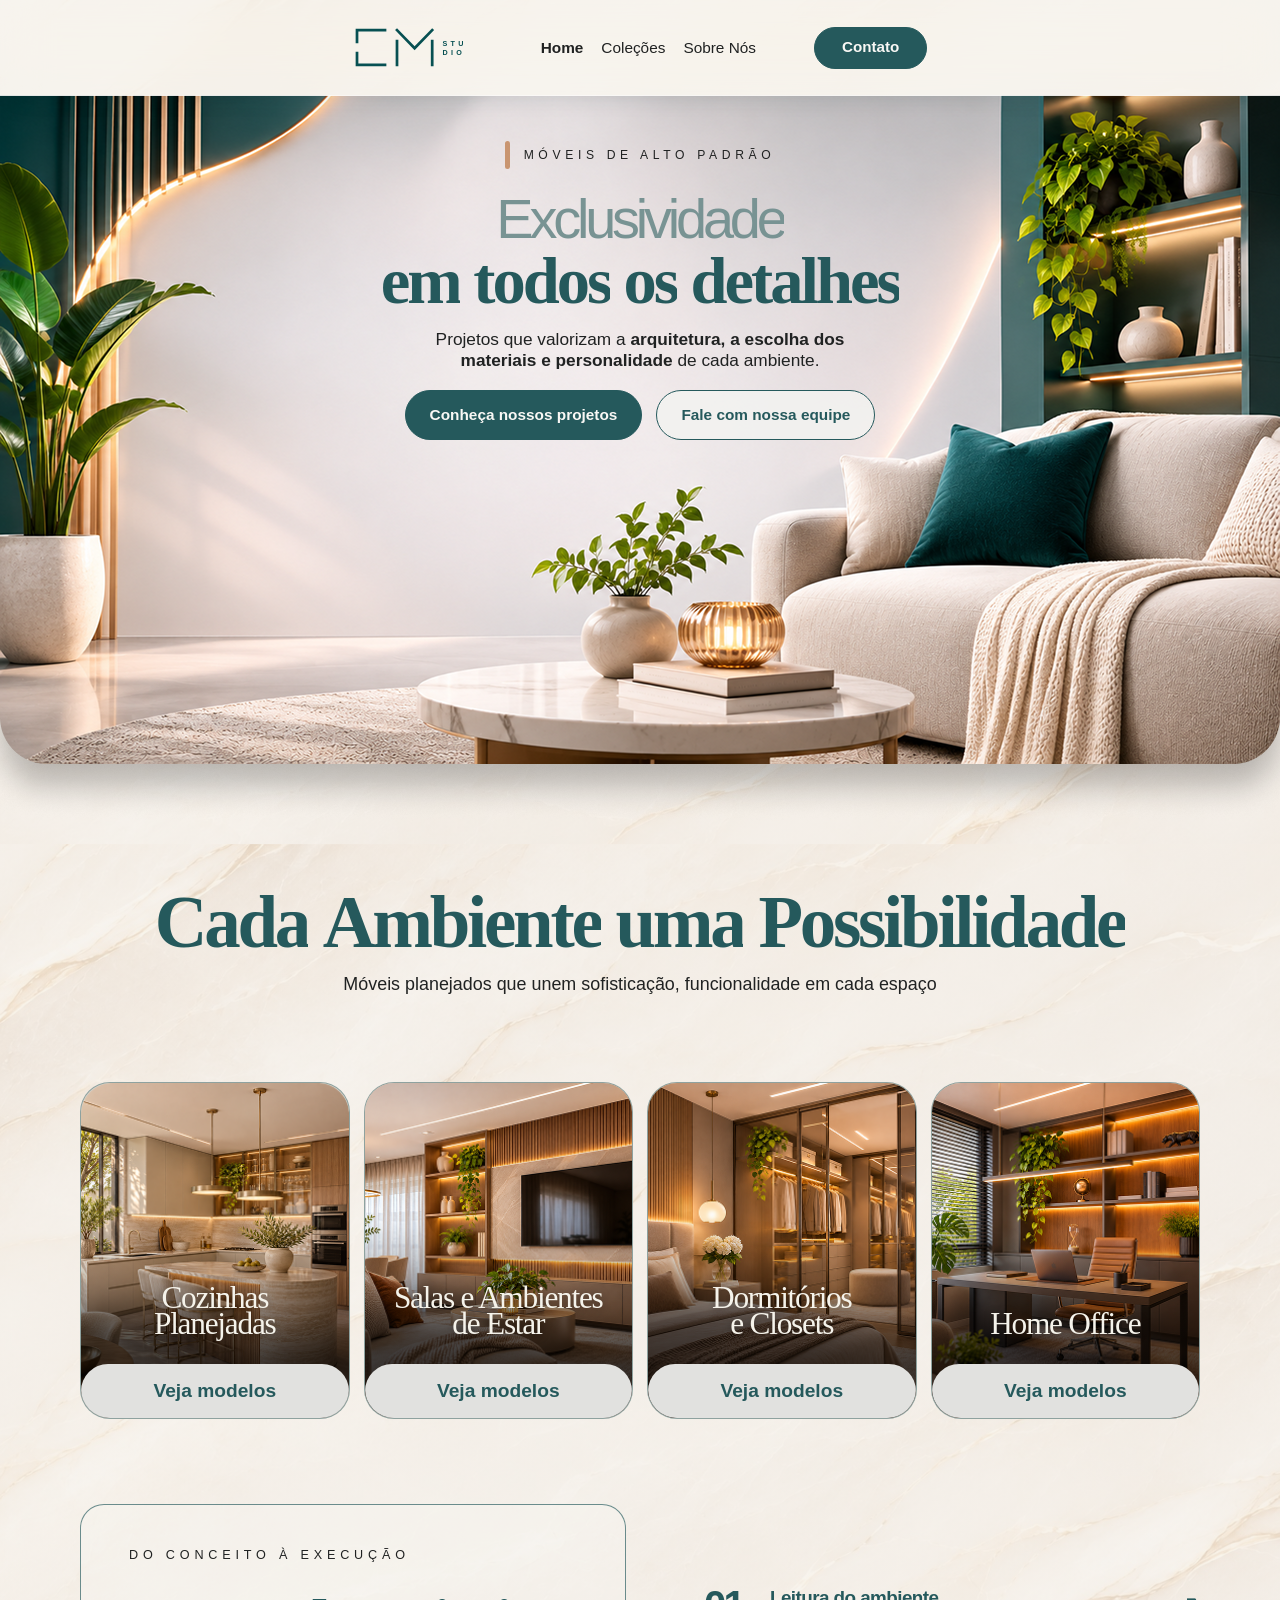
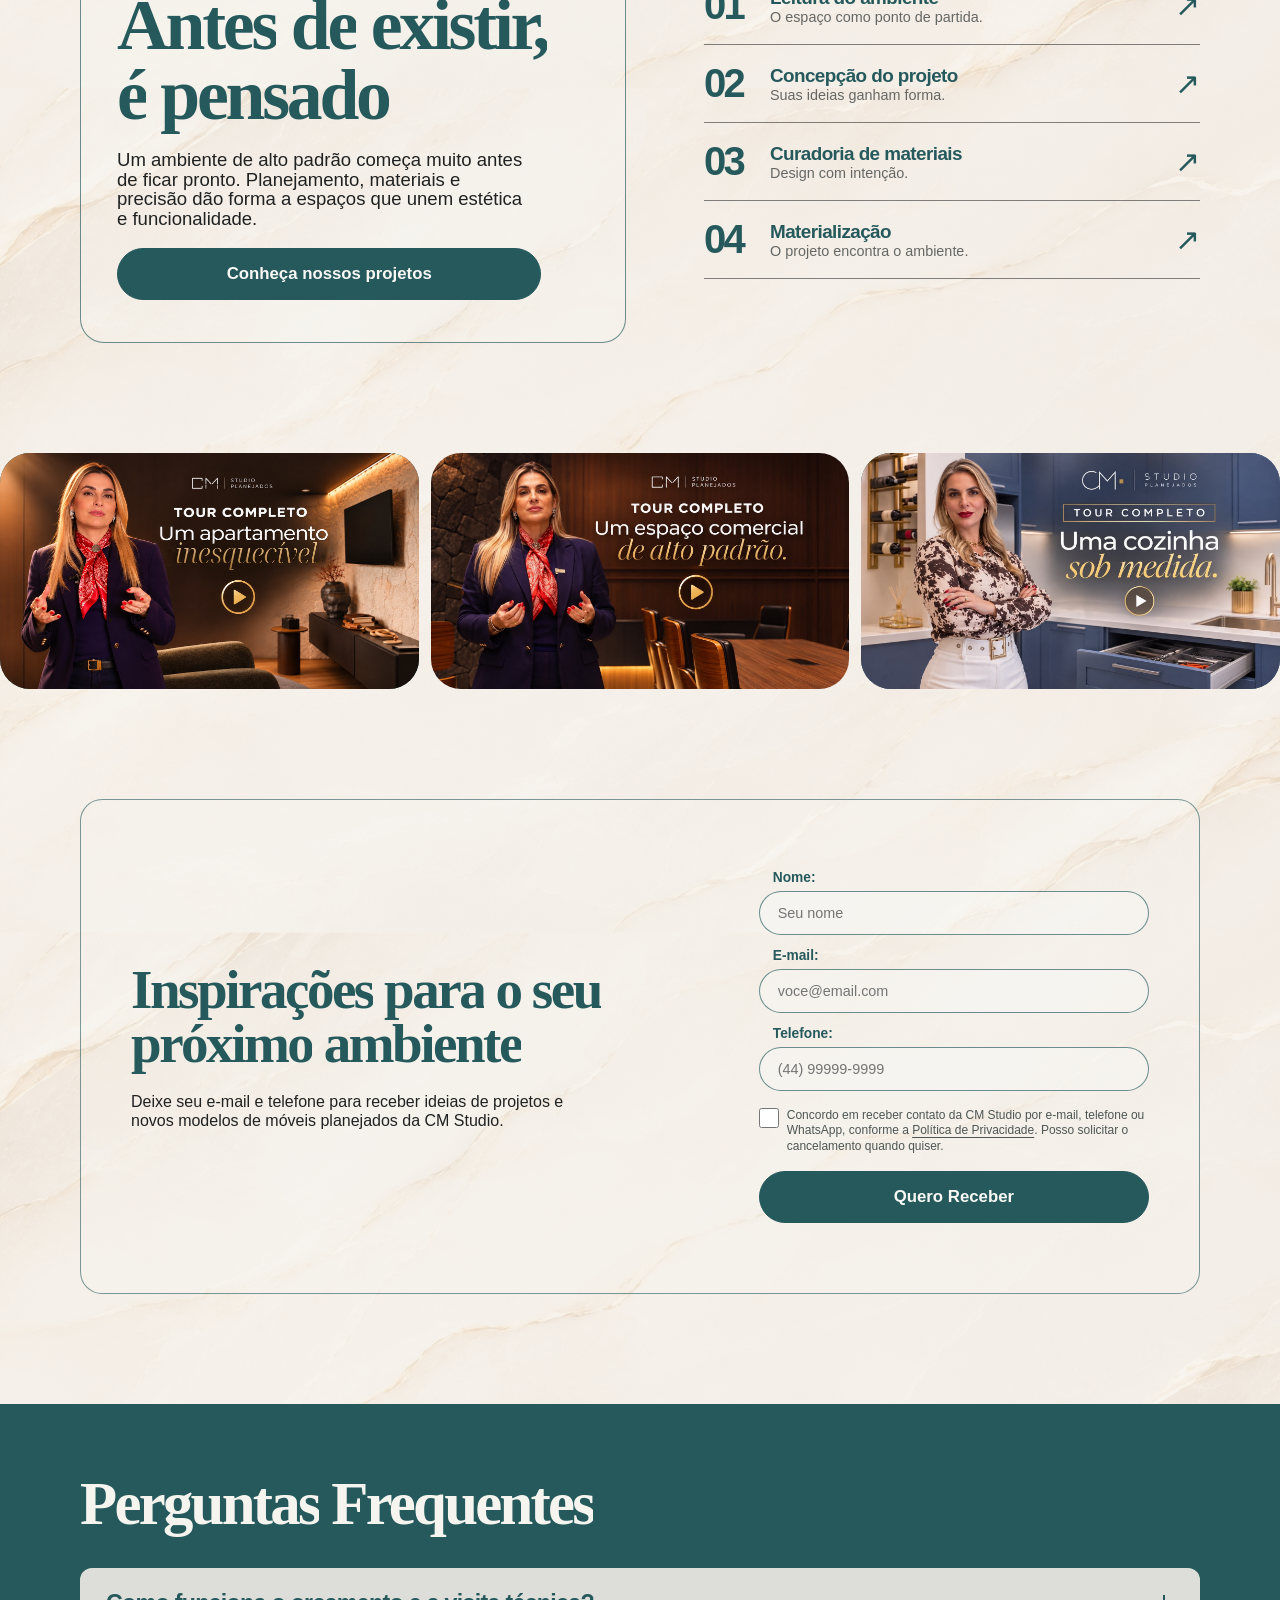
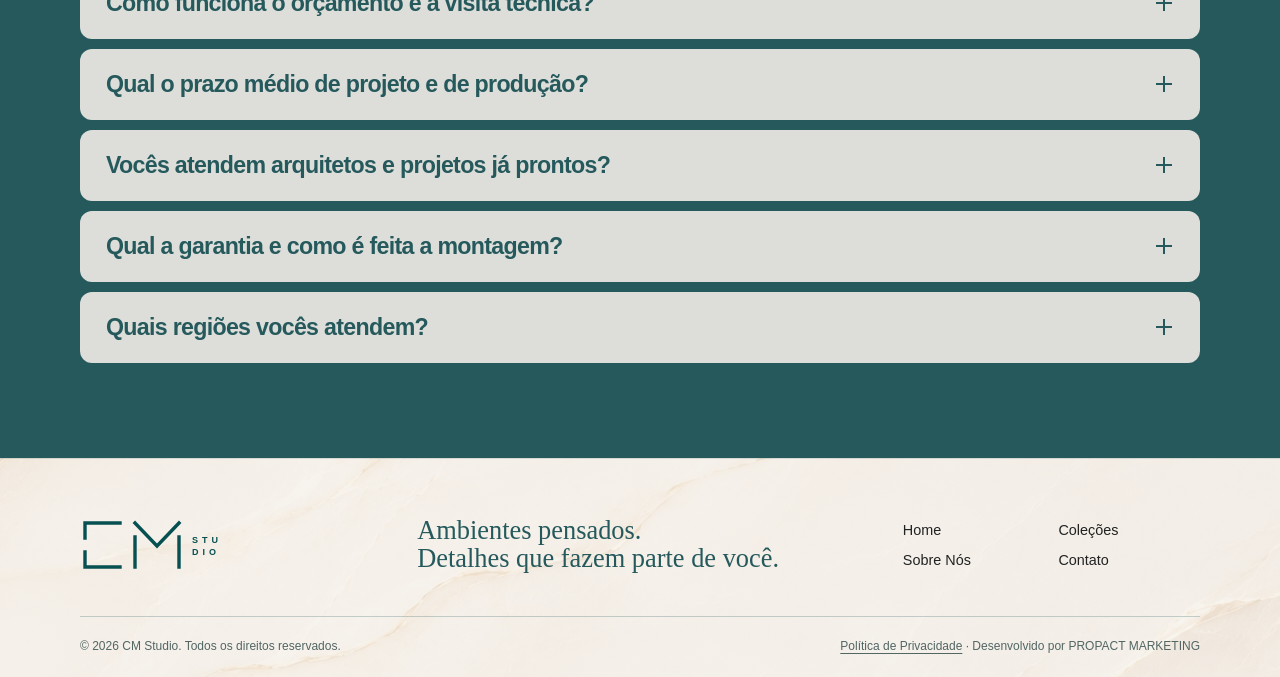
==== commit 9f401a28: "Implement video intro and privacy policy modal Add video intro feature and update privacy policy mod" ====
--- a/index.html
+++ b/index.html
@@ -3,6 +3,15 @@
 <head>
   <meta charset="utf-8">
   <meta name="viewport" content="width=device-width, initial-scale=1">
+
+  <!-- SEGURANÇA: política de conteúdo (GitHub Pages não permite cabeçalhos HTTP, então vai por <meta>).
+       Ao configurar o endpoint do formulário, ADICIONE o domínio dele em connect-src,
+       ex.: connect-src 'self' https://formspree.io; -->
+  <meta http-equiv="Content-Security-Policy" content="default-src 'self'; img-src 'self'; style-src 'self' 'unsafe-inline' https://fonts.googleapis.com; font-src https://fonts.gstatic.com; script-src 'self' 'unsafe-inline'; frame-src https://www.youtube-nocookie.com https://player.vimeo.com; media-src 'self' https:; connect-src 'self'; base-uri 'self'; form-action 'none'; object-src 'none'">
+  <meta name="referrer" content="strict-origin-when-cross-origin">
+  <!-- REMOVER ESTA LINHA QUANDO O SITE FOR PARA PRODUÇÃO (impede indexação do protótipo) -->
+  <meta name="robots" content="noindex, nofollow">
+
   <title>CM Studio | Móveis planejados em todos os detalhes</title>
   <meta name="description" content="Explore cozinhas, salas, dormitórios e home offices planejados pela CM Studio. Do conceito à execução, um ambiente pensado para você.">
   <meta name="theme-color" content="#25595c">
@@ -11,6 +20,44 @@
   <link rel="preconnect" href="https://fonts.googleapis.com">
   <link rel="preconnect" href="https://fonts.gstatic.com" crossorigin>
   <link href="https://fonts.googleapis.com/css2?family=Cormorant+Garamond:wght@400;500;600&family=Raleway:wght@400;500;600;700&display=swap" rel="stylesheet">
+
+  <!-- ABERTURA EM VÍDEO: configuração e detecção.
+       Roda antes da primeira pintura para a página não "piscar". Só ativa no desktop (1025px ou mais). -->
+  <script>
+window.CM_INTRO = {
+  enabled: true,         // false desliga a abertura
+  oncePerSession: false, // true = toca só 1x por sessão (RECOMENDADO em produção; deixe false para testar)
+  skipOnDeepLink: true   // não toca se o link já abrir numa seção (ex.: site.com/#contato)
+};
+(function () {
+  var d = document.documentElement, c = window.CM_INTRO;
+  try {
+    var ok = c.enabled &&
+      matchMedia('(min-width:1025px)').matches &&
+      !matchMedia('(prefers-reduced-motion:reduce)').matches;
+
+    var net = navigator.connection;
+    if (net && (net.saveData || /(^|-)2g$/.test(net.effectiveType || ''))) ok = false;
+
+    if (ok && c.skipOnDeepLink && location.hash && location.hash !== '#home') ok = false;
+
+    if (ok && c.oncePerSession) {
+      try { if (sessionStorage.getItem('cm_intro_seen')) ok = false; } catch (e) {}
+    }
+
+    if (ok) {
+      d.classList.add('has-intro');
+
+      // Trava de segurança: se o script principal falhar, a abertura some sozinha em 12s.
+      setTimeout(function () {
+        d.classList.remove('has-intro');
+        var el = document.getElementById('intro');
+        if (el) el.remove();
+      }, 12000);
+    }
+  } catch (e) {}
+})();
+  </script>
 
   <!-- ESTILOS DO SITE -->
   <style>
@@ -49,6 +96,52 @@
 .sr-only{position:absolute;width:1px;height:1px;overflow:hidden;clip:rect(0,0,0,0);white-space:nowrap}
 .skip-link{position:fixed;top:-100px;left:20px;padding:15px;background:white;color:var(--teal);z-index:100}
 .skip-link:focus{top:12px}
+.link-button{border:0;background:none;padding:0;font:inherit;color:inherit;text-decoration:underline;text-underline-offset:3px}
+
+/* ABERTURA EM VÍDEO (SOMENTE DESKTOP) */
+.intro{display:none}
+@media(min-width:1025px){
+  html.has-intro{overflow:hidden}
+  html.has-intro .intro{
+    display:block;
+    position:fixed;
+    inset:0;
+    z-index:1000;
+    background:#f4f3f0;
+    box-shadow:0 40px 80px -20px rgba(10,35,36,.45);
+    will-change:transform;
+  }
+  .intro.is-leaving{
+    transform:translateY(-102%);
+    transition:transform 1.2s cubic-bezier(.77,0,.18,1);
+  }
+  .intro-video{
+    position:absolute;
+    inset:0;
+    width:100%;
+    height:100%;
+    object-fit:cover;
+    pointer-events:none;
+  }
+  .intro-skip{
+    position:absolute;
+    right:36px;
+    bottom:30px;
+    min-height:40px;
+    padding:8px 20px;
+    border:1px solid #ffffff99;
+    border-radius:50px;
+    background:#163d3d66;
+    color:#fff;
+    font-size:.85rem;
+    font-weight:600;
+    letter-spacing:.04em;
+    -webkit-backdrop-filter:blur(8px);
+    backdrop-filter:blur(8px);
+    transition:background .25s;
+  }
+  .intro-skip:hover{background:#163d3dcc}
+}
 
 /* CABEÇALHO FIXO COM EFEITO DE VIDRO */
 .site-header{
@@ -167,6 +260,7 @@
 .form-status{font-size:.86rem;line-height:1.45}
 .form-status:empty{display:none}
 .field[hidden]{display:none}
+.hp{position:absolute;left:-9999px;width:1px;height:1px;overflow:hidden}
 
 /* PERGUNTAS FREQUENTES */
 .faq-section{padding:70px 0 95px;background:var(--teal);color:#f5f4ef}
@@ -233,7 +327,7 @@
 .model-ideal{text-align:center;font-size:.9rem;min-height:2.7em;padding:8px 2px 0}
 .model-cta{width:94%;display:flex;margin:8px auto 0;min-height:62px;font-size:1.2rem}
 
-/* MODAL DE VÍDEOS */
+/* MODAIS (VÍDEOS E POLÍTICA DE PRIVACIDADE) */
 .video-dialog{border:1px solid #25595c55;border-radius:24px;background:var(--paper);color:var(--teal);padding:28px;max-width:960px;width:92%;max-height:90svh;overflow:auto}
 .video-dialog::backdrop{background:#061f23bf;-webkit-backdrop-filter:blur(10px);backdrop-filter:blur(10px)}
 .video-dialog h2{font-size:2.2rem;margin:0 40px 22px 0}
@@ -433,6 +527,14 @@
 </head>
 
 <body>
+  <!-- ABERTURA EM VÍDEO (aparece só no desktop; no celular/tablet nunca é exibida) -->
+  <div id="intro" class="intro">
+    <video id="intro-video" class="intro-video" muted autoplay playsinline preload="auto" disablepictureinpicture disableremoteplayback aria-hidden="true" poster="assets/images/loading-poster.jpg">
+      <source src="assets/videos/loading.mp4" type="video/mp4">
+    </video>
+    <button type="button" class="intro-skip" id="intro-skip" aria-label="Pular animação de abertura">Pular</button>
+  </div>
+
   <!-- CABEÇALHO -->
   <a class="skip-link" href="#conteudo">Ir para o conteúdo</a>
 
@@ -623,7 +725,9 @@
             <p>Deixe seu e-mail e telefone para receber ideias de projetos e novos modelos de móveis planejados da CM Studio.</p>
           </div>
 
-          <form id="lead-form" class="lead-form">
+          <!-- O formulário nasce oculto e só é liberado pelo JavaScript.
+               Sem JS, nenhum dado pessoal pode ser enviado pela URL (GET). -->
+          <form id="lead-form" class="lead-form" hidden>
             <div class="field reveal">
               <label for="nome">Nome:</label>
               <input id="nome" name="nome" autocomplete="name" placeholder="Seu nome" required minlength="2" maxlength="100">
@@ -644,9 +748,15 @@
               <input id="interesse" name="interesse" readonly>
             </div>
 
+            <!-- Campo-armadilha contra robôs (humanos não veem nem preenchem) -->
+            <div class="hp" aria-hidden="true">
+              <label for="website">Não preencha este campo</label>
+              <input id="website" name="website" type="text" tabindex="-1" autocomplete="off">
+            </div>
+
             <label class="consent">
               <input type="checkbox" name="consentimento" required>
-              <span>Concordo em receber contato da CM Studio por e-mail, telefone ou WhatsApp. Posso solicitar o cancelamento quando quiser.</span>
+              <span>Concordo em receber contato da CM Studio por e-mail, telefone ou WhatsApp, conforme a <button type="button" class="link-button" data-open-privacy>Política de Privacidade</button>. Posso solicitar o cancelamento quando quiser.</span>
             </label>
 
             <button class="button" type="submit">Quero Receber</button>
@@ -772,7 +882,7 @@
 
     <div class="footer-bottom section-shell">
       <small>© <span data-year>2026</span> CM Studio. Todos os direitos reservados.</small>
-      <small>Desenvolvido por PROPACT MARKETING</small>
+      <small><button type="button" class="link-button" data-open-privacy>Política de Privacidade</button> · Desenvolvido por PROPACT MARKETING</small>
     </div>
   </footer>
 
@@ -783,6 +893,22 @@
     <div id="video-content"></div>
   </dialog>
 
+  <!-- MODAL DA POLÍTICA DE PRIVACIDADE
+       MODELO PROVISÓRIO: preencha os campos [entre colchetes] e revise com assessoria jurídica antes de publicar. -->
+  <dialog id="privacy-dialog" class="video-dialog" aria-labelledby="privacy-title">
+    <button type="button" class="dialog-close" aria-label="Fechar política de privacidade">×</button>
+    <h2 id="privacy-title">Política de Privacidade</h2>
+    <div>
+      <p><strong>Controlador dos dados:</strong> [RAZÃO SOCIAL], CNPJ [00.000.000/0000-00], [ENDEREÇO COMPLETO].</p>
+      <p><strong>Contato do encarregado (DPO):</strong> [NOME] — [E-MAIL].</p>
+      <p><strong>Dados coletados:</strong> nome, e-mail, telefone e o ambiente de seu interesse, informados por você no formulário.</p>
+      <p><strong>Finalidade e base legal:</strong> enviar ideias de projetos e responder ao seu contato, com base no seu consentimento (LGPD, art. 7º, I).</p>
+      <p><strong>Compartilhamento:</strong> [LISTAR os serviços que recebem os dados, ex.: ferramenta de formulários, CRM, e-mail marketing].</p>
+      <p><strong>Retenção:</strong> [PRAZO] ou até você revogar o consentimento.</p>
+      <p><strong>Seus direitos:</strong> confirmar a existência de tratamento, acessar, corrigir, excluir e portar seus dados, e revogar o consentimento a qualquer momento, pelo e-mail acima (LGPD, art. 18).</p>
+    </div>
+  </dialog>
+
   <noscript>
     <style>#colecoes[hidden]{display:block!important}</style>
     <p class="section-shell">Ative o JavaScript para alternar modelos, usar as galerias e enviar o formulário. A Home e as perguntas frequentes continuam disponíveis.</p>
@@ -791,8 +917,9 @@
   <!-- CONFIGURAÇÕES -->
   <script>
 window.CM_CONFIG = {
-  whatsapp: '',
-  leadEndpoint: '',
+  whatsapp: '',          // ex.: '5544999999999' (somente números, com 55 + DDD)
+  leadEndpoint: '',      // URL HTTPS do serviço de formulário. Lembre de liberar o domínio em connect-src (CSP no <head>)
+  privacyVersion: '2026-11-v1', // versão da política aceita pelo usuário (vai junto com o lead)
   videos: {
     apartamento: '',
     comercial: '',
@@ -929,6 +1056,88 @@
     element.textContent = new Date().getFullYear();
   });
 
+  /* ABERTURA EM VÍDEO (SOMENTE DESKTOP) */
+  const root = document.documentElement;
+  const intro = $('#intro');
+  const introOptions = window.CM_INTRO || {};
+
+  // A classe has-intro só existe se o <head> decidiu que a abertura deve tocar.
+  let introPending = Boolean(intro) && root.classList.contains('has-intro');
+
+  // Quando a cortina começa a subir, as animações do site são liberadas.
+  let startReveal = () => {};
+
+  function setPageInert(state) {
+    $$('.site-header, main, .site-footer').forEach(element => {
+      element.inert = state;
+    });
+  }
+
+  function runIntro() {
+    const video = $('#intro-video');
+    const skip = $('#intro-skip');
+
+    let leaving = false;
+    let startTimer;
+    let failsafeTimer;
+
+    setPageInert(true);
+
+    const finish = () => {
+      clearTimeout(startTimer);
+      clearTimeout(failsafeTimer);
+
+      intro.remove();
+      root.classList.remove('has-intro');
+      setPageInert(false);
+    };
+
+    const leave = () => {
+      if (leaving) return;
+
+      leaving = true;
+      introPending = false;
+
+      clearTimeout(startTimer);
+      clearTimeout(failsafeTimer);
+
+      try {
+        if (introOptions.oncePerSession) {
+          sessionStorage.setItem('cm_intro_seen', '1');
+        }
+      } catch {}
+
+      video.pause();
+
+      // Efeito cortina: o vídeo sobe e revela o site
+      intro.classList.add('is-leaving');
+      setPageInert(false);
+      startReveal();
+
+      setTimeout(finish, 1300);
+    };
+
+    video.addEventListener('playing', () => clearTimeout(startTimer), { once: true });
+    video.addEventListener('ended', leave, { once: true });
+    video.addEventListener('error', leave, { once: true });
+
+    const source = $('source', video);
+    if (source) source.addEventListener('error', leave, { once: true });
+
+    skip.addEventListener('click', leave);
+
+    document.addEventListener('keydown', event => {
+      if (event.key === 'Escape') leave();
+    });
+
+    // Se o vídeo não começar em 3,5s (ou travar), segue para o site
+    startTimer = setTimeout(leave, 3500);
+    failsafeTimer = setTimeout(leave, 9000);
+
+    const attempt = video.play();
+    if (attempt && attempt.catch) attempt.catch(leave);
+  }
+
   /* MENU MOBILE */
   const menuButton = $('.menu-toggle');
   const menu = $('#main-nav');
@@ -1011,6 +1220,12 @@
   }
 
   let observer;
+
+  const observeAll = () => {
+    $$('.reveal,.text-reveal').forEach(element => {
+      observer.observe(element);
+    });
+  };
 
   if ('IntersectionObserver' in window && !motionQuery.matches) {
     $$('.text-reveal').forEach(splitTitle);
@@ -1029,10 +1244,15 @@
 
     document.documentElement.classList.add('motion-ready');
 
-    $$('.reveal,.text-reveal').forEach(element => {
-      observer.observe(element);
-    });
-  }
+    // Com abertura em vídeo, as animações só começam quando a cortina sobe.
+    if (introPending) {
+      startReveal = observeAll;
+    } else {
+      observeAll();
+    }
+  }
+
+  if (introPending) runIntro();
 
   function animateTitle(element) {
     if (!observer || motionQuery.matches) return;
@@ -1050,7 +1270,7 @@
   }
 
   function revealView(view) {
-    if (!observer || motionQuery.matches) return;
+    if (!observer || motionQuery.matches || introPending) return;
 
     $$('.reveal,.text-reveal', view).forEach(element => {
       element.classList.remove('is-visible');
@@ -1098,10 +1318,10 @@
     };
   }
 
+  // A query string (?utm_...) é preservada para as campanhas de marketing.
   function writeHash(hash, replace = false) {
     const url = new URL(location.href);
 
-    url.search = '';
     url.hash = hash;
 
     history[replace ? 'replaceState' : 'pushState']({}, '', url);
@@ -1137,6 +1357,7 @@
     return catalog[category].models[modelIndex];
   }
 
+  // Trocar foto ou aba não deve empilhar entradas no histórico (botão "voltar")
   function saveSelection() {
     const params = new URLSearchParams({
       ambiente: category,
@@ -1144,7 +1365,7 @@
       foto: String(imageIndex + 1)
     });
 
-    writeHash('colecoes?' + params);
+    writeHash('colecoes?' + params, true);
     lastRoute = location.href;
   }
 
@@ -1380,12 +1601,23 @@
   const form = $('#lead-form');
   const interestInput = $('#interesse');
 
+  // O formulário só aparece (e só funciona) com JavaScript ativo.
+  form.hidden = false;
+  const formShownAt = Date.now();
+
+  // Só aceita como "interesse" valores que existem no catálogo (ignora texto arbitrário vindo da URL)
+  const allowedInterests = new Set(
+    Object.values(catalog).flatMap(entry =>
+      entry.models.map(model => `${entry.name} — ${model.name}`)
+    )
+  );
+
   function applyInterest(params) {
     const interest = params.get('interesse');
 
-    if (interest) {
+    if (interest && allowedInterests.has(interest)) {
       $('#interest-field').hidden = false;
-      interestInput.value = interest.slice(0, 180);
+      interestInput.value = interest;
     }
   }
 
@@ -1410,11 +1642,46 @@
     const button = $('button[type=submit]', form);
     const data = Object.fromEntries(new FormData(form));
 
+    // Anti-robô 1: campo-armadilha preenchido → finge sucesso e descarta
+    if (data.website) {
+      status.textContent = 'Recebemos seu contato. Obrigado pelo interesse!';
+      form.reset();
+      return;
+    }
+
+    // Anti-robô 2: envio rápido demais (menos de 3s depois de abrir a página)
+    if (Date.now() - formShownAt < 3000) {
+      status.textContent = 'Aguarde um instante e tente novamente.';
+      return;
+    }
+
     if (data.telefone.replace(/\D/g, '').length < 10) {
       status.textContent = 'Confira o telefone com DDD antes de continuar.';
       $('#telefone').focus();
       return;
     }
+
+    // Parâmetros de campanha (utm_source etc.) para a equipe de marketing
+    const utm = {};
+
+    for (const [key, value] of new URLSearchParams(location.search)) {
+      if (/^utm_[a-z_]{1,20}$/.test(key)) utm[key] = value.slice(0, 100);
+    }
+
+    // Registro do consentimento (LGPD): texto exibido, data/hora e versão da política
+    const payload = {
+      nome: data.nome.trim(),
+      email: data.email.trim(),
+      telefone: data.telefone,
+      interesse: allowedInterests.has(data.interesse) ? data.interesse : '',
+      origem: 'Site CM Studio',
+      pagina: location.origin + location.pathname,
+      consentimento: true,
+      consentimento_texto: $('.consent span').textContent.replace(/\s+/g, ' ').trim(),
+      consentimento_em: new Date().toISOString(),
+      politica_versao: config.privacyVersion || '',
+      ...utm
+    };
 
     const whatsapp = String(config.whatsapp || '').replace(/\D/g, '');
 
@@ -1443,10 +1710,7 @@
           headers: {
             'Content-Type': 'application/json'
           },
-          body: JSON.stringify({
-            ...data,
-            origem: 'Site CM Studio'
-          }),
+          body: JSON.stringify(payload),
           signal: controller.signal
         });
 
@@ -1464,10 +1728,10 @@
     } else if (whatsapp.length >= 12) {
       const text =
         `Olá, CM Studio! Quero receber inspirações para meu ambiente.\n` +
-        `Nome: ${data.nome}\n` +
-        `E-mail: ${data.email}\n` +
-        `Telefone: ${data.telefone}` +
-        (data.interesse ? '\nInteresse: ' + data.interesse : '');
+        `Nome: ${payload.nome}\n` +
+        `E-mail: ${payload.email}\n` +
+        `Telefone: ${payload.telefone}` +
+        (payload.interesse ? '\nInteresse: ' + payload.interesse : '');
 
       location.href =
         `https://wa.me/${whatsapp}?text=${encodeURIComponent(text)}`;
@@ -1480,35 +1744,33 @@
     }
   });
 
+  /* MODAIS (fechar no X, clicando fora ou com Esc) */
+  function bindDialog(dialog, onClose) {
+    $('.dialog-close', dialog).addEventListener('click', () => dialog.close());
+
+    dialog.addEventListener('click', event => {
+      if (event.target !== dialog) return;
+
+      const bounds = dialog.getBoundingClientRect();
+
+      if (
+        event.clientX < bounds.left ||
+        event.clientX > bounds.right ||
+        event.clientY < bounds.top ||
+        event.clientY > bounds.bottom
+      ) {
+        dialog.close();
+      }
+    });
+
+    dialog.addEventListener('close', onClose);
+  }
+
   /* MODAL DOS VÍDEOS */
   const dialog = $('#video-dialog');
   const videoHolder = $('#video-content');
 
-  function closeVideo() {
-    dialog.close();
-    videoHolder.replaceChildren();
-  }
-
-  $('.dialog-close', dialog).addEventListener('click', closeVideo);
-
-  dialog.addEventListener('click', event => {
-    if (event.target !== dialog) return;
-
-    const bounds = dialog.getBoundingClientRect();
-
-    if (
-      event.clientX < bounds.left ||
-      event.clientX > bounds.right ||
-      event.clientY < bounds.top ||
-      event.clientY > bounds.bottom
-    ) {
-      closeVideo();
-    }
-  });
-
-  dialog.addEventListener('close', () => {
-    videoHolder.replaceChildren();
-  });
+  bindDialog(dialog, () => videoHolder.replaceChildren());
 
   $$('[data-video]').forEach(button => {
     button.addEventListener('click', () => {
@@ -1564,6 +1826,12 @@
         iframe.title = button.dataset.title;
         iframe.allow = 'autoplay; fullscreen; picture-in-picture';
         iframe.allowFullscreen = true;
+        iframe.referrerPolicy = 'strict-origin-when-cross-origin';
+        // Isola o player: só recebe as permissões mínimas para funcionar
+        iframe.setAttribute(
+          'sandbox',
+          'allow-scripts allow-same-origin allow-presentation allow-popups allow-popups-to-escape-sandbox'
+        );
 
         videoHolder.append(iframe);
       } else if (url && /\.mp4$/i.test(url.pathname)) {
@@ -1600,6 +1868,15 @@
 
       dialog.showModal();
     });
+  });
+
+  /* MODAL DA POLÍTICA DE PRIVACIDADE */
+  const privacyDialog = $('#privacy-dialog');
+
+  bindDialog(privacyDialog, () => {});
+
+  $$('[data-open-privacy]').forEach(button => {
+    button.addEventListener('click', () => privacyDialog.showModal());
   });
 
   /* APLICAÇÃO DAS ROTAS */
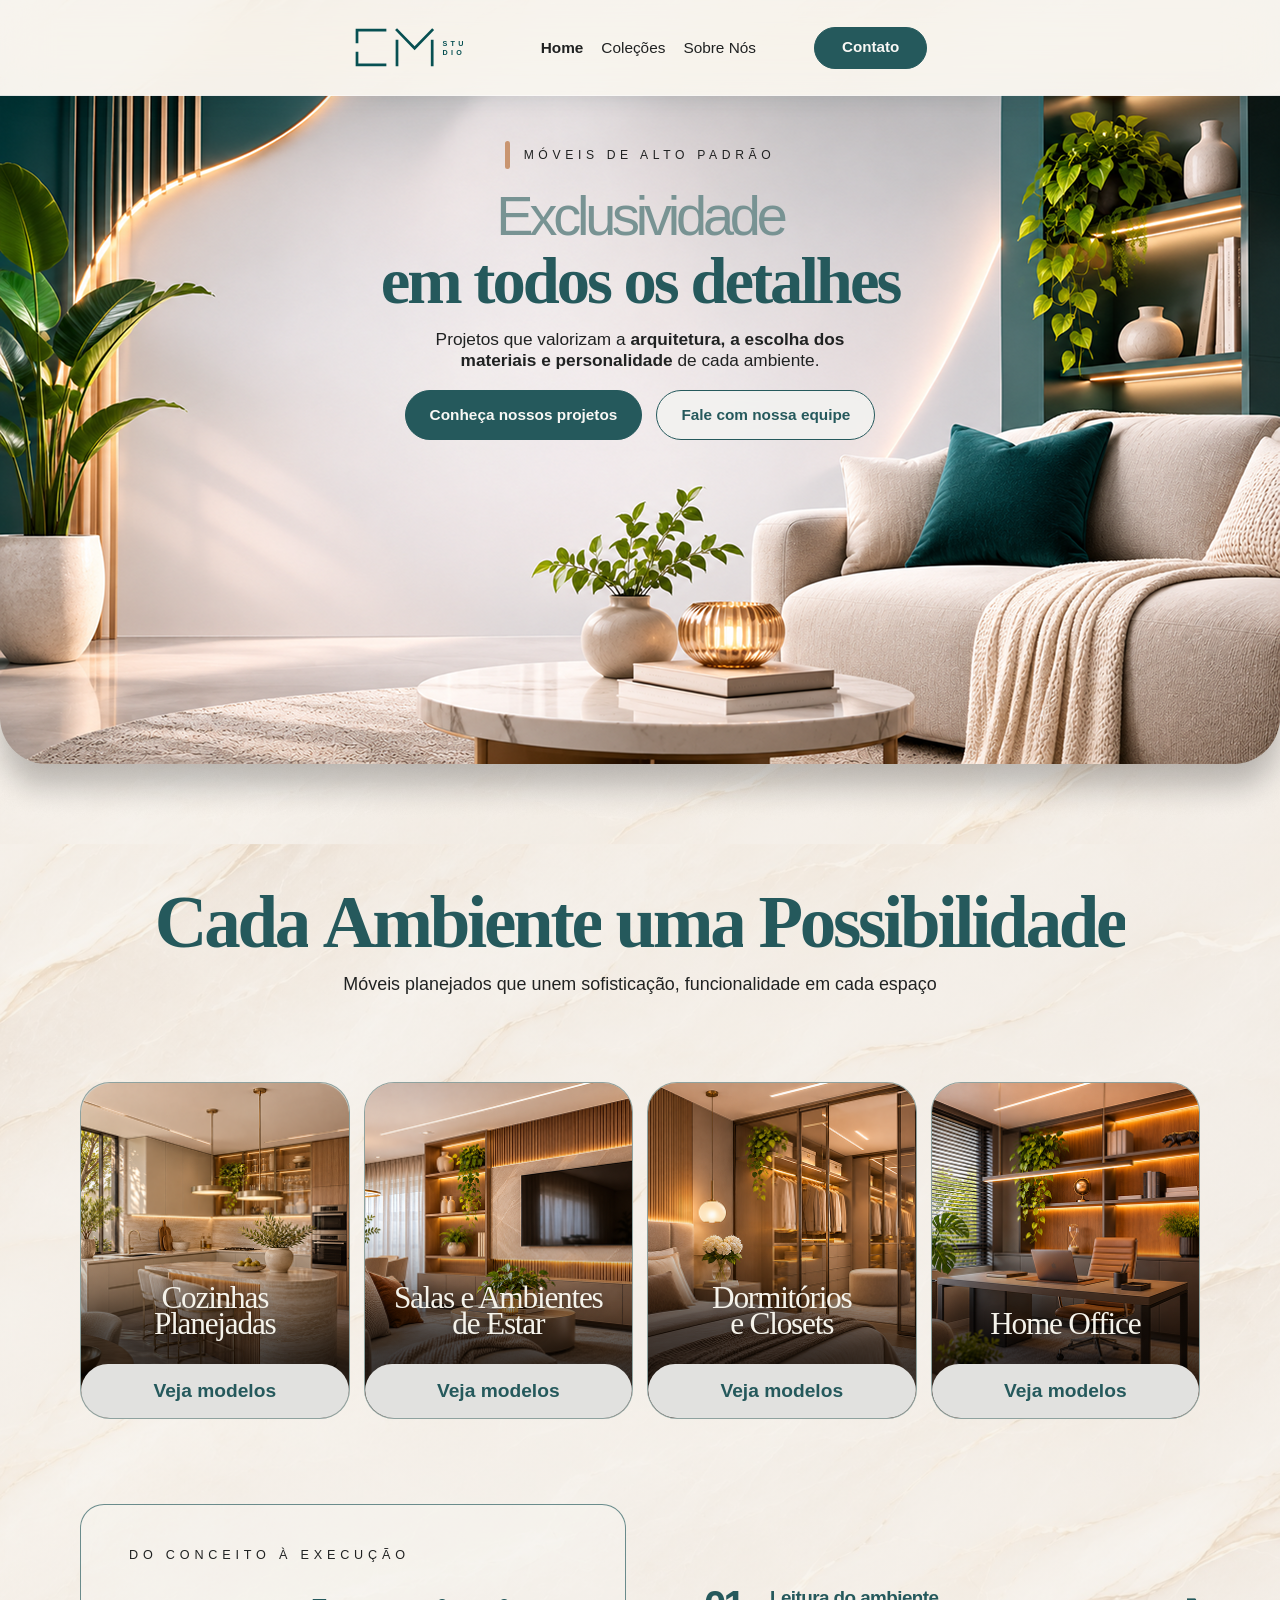
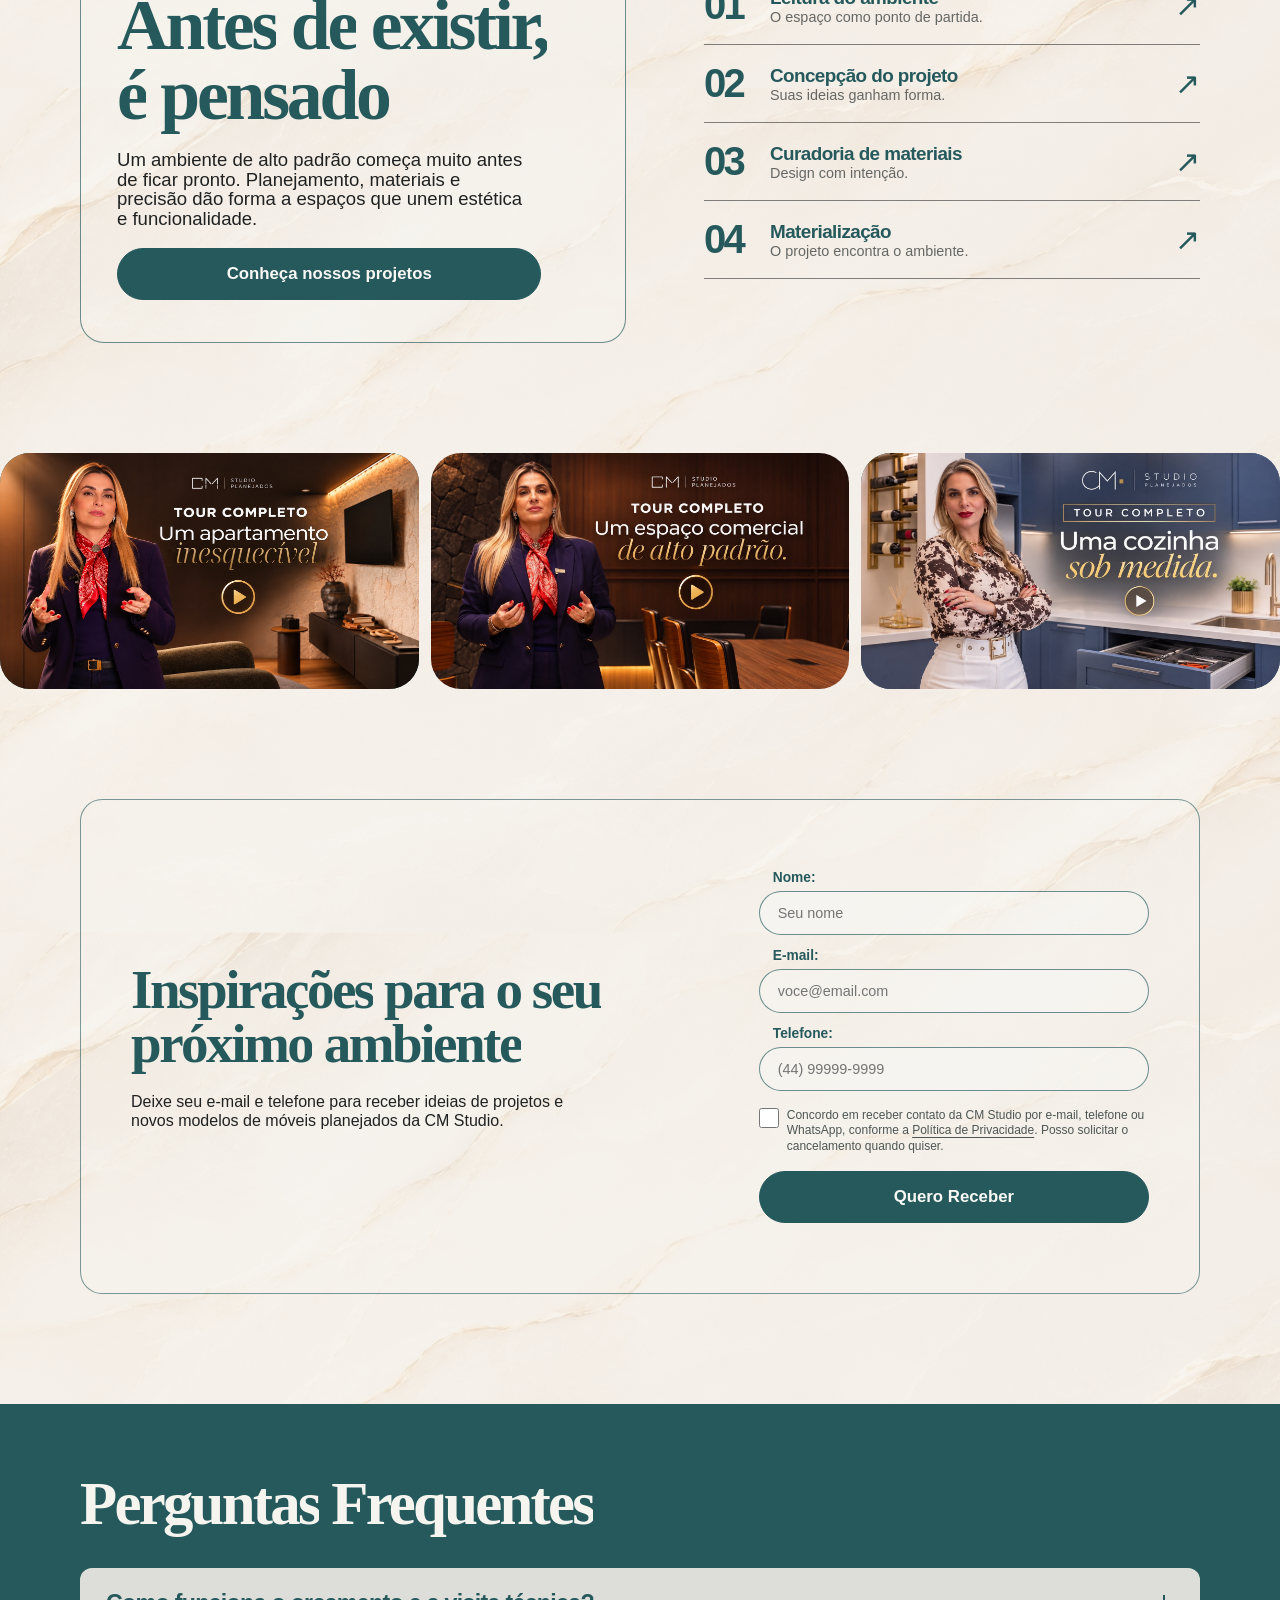
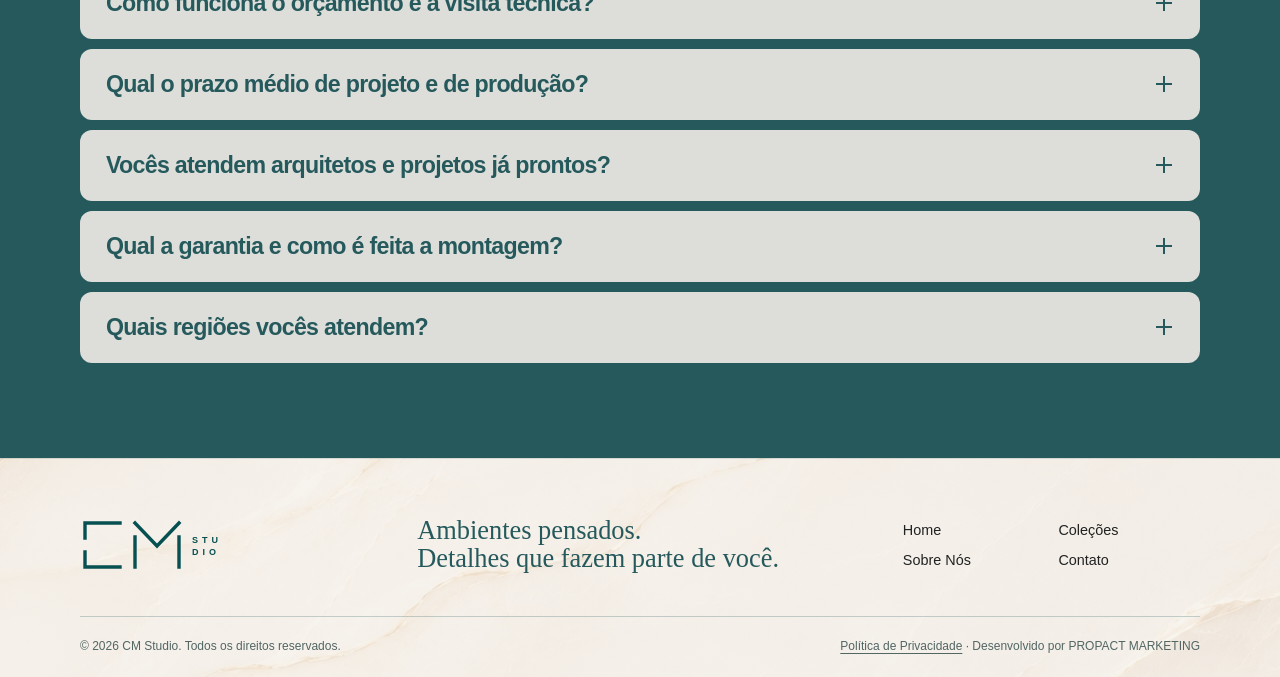
==== commit c8df8717: "Update index.html" ====
--- a/index.html
+++ b/index.html
@@ -9,8 +9,8 @@
        ex.: connect-src 'self' https://formspree.io; -->
   <meta http-equiv="Content-Security-Policy" content="default-src 'self'; img-src 'self'; style-src 'self' 'unsafe-inline' https://fonts.googleapis.com; font-src https://fonts.gstatic.com; script-src 'self' 'unsafe-inline'; frame-src https://www.youtube-nocookie.com https://player.vimeo.com; media-src 'self' https:; connect-src 'self'; base-uri 'self'; form-action 'none'; object-src 'none'">
   <meta name="referrer" content="strict-origin-when-cross-origin">
-  <!-- REMOVER ESTA LINHA QUANDO O SITE FOR PARA PRODUÇÃO (impede indexação do protótipo) -->
-  <meta name="robots" content="noindex, nofollow">
+  <!-- Produção: permite rastreamento e indexação pelos buscadores. -->
+  <meta name="robots" content="index, follow, max-image-preview:large">
 
   <title>CM Studio | Móveis planejados em todos os detalhes</title>
   <meta name="description" content="Explore cozinhas, salas, dormitórios e home offices planejados pela CM Studio. Do conceito à execução, um ambiente pensado para você.">
@@ -19,45 +19,12 @@
   <link rel="icon" href="assets/images/logo.svg" type="image/svg+xml">
   <link rel="preconnect" href="https://fonts.googleapis.com">
   <link rel="preconnect" href="https://fonts.gstatic.com" crossorigin>
-  <link href="https://fonts.googleapis.com/css2?family=Cormorant+Garamond:wght@400;500;600&family=Raleway:wght@400;500;600;700&display=swap" rel="stylesheet">
-
-  <!-- ABERTURA EM VÍDEO: configuração e detecção.
-       Roda antes da primeira pintura para a página não "piscar". Só ativa no desktop (1025px ou mais). -->
-  <script>
-window.CM_INTRO = {
-  enabled: true,         // false desliga a abertura
-  oncePerSession: false, // true = toca só 1x por sessão (RECOMENDADO em produção; deixe false para testar)
-  skipOnDeepLink: true   // não toca se o link já abrir numa seção (ex.: site.com/#contato)
-};
-(function () {
-  var d = document.documentElement, c = window.CM_INTRO;
-  try {
-    var ok = c.enabled &&
-      matchMedia('(min-width:1025px)').matches &&
-      !matchMedia('(prefers-reduced-motion:reduce)').matches;
-
-    var net = navigator.connection;
-    if (net && (net.saveData || /(^|-)2g$/.test(net.effectiveType || ''))) ok = false;
-
-    if (ok && c.skipOnDeepLink && location.hash && location.hash !== '#home') ok = false;
-
-    if (ok && c.oncePerSession) {
-      try { if (sessionStorage.getItem('cm_intro_seen')) ok = false; } catch (e) {}
-    }
-
-    if (ok) {
-      d.classList.add('has-intro');
-
-      // Trava de segurança: se o script principal falhar, a abertura some sozinha em 12s.
-      setTimeout(function () {
-        d.classList.remove('has-intro');
-        var el = document.getElementById('intro');
-        if (el) el.remove();
-      }, 12000);
-    }
-  } catch (e) {}
-})();
-  </script>
+  <!-- A imagem da primeira tela tem prioridade; somente a versão da tela atual é antecipada. -->
+  <link rel="preload" as="image" href="assets/images/hero-mobile.png" media="(max-width:600px)" fetchpriority="high">
+  <link rel="preload" as="image" href="assets/images/hero-desktop.png" media="(min-width:600.01px)" fetchpriority="high">
+  <!-- Fontes não bloqueiam a página; as fontes originais são aplicadas assim que disponíveis. -->
+  <link href="https://fonts.googleapis.com/css2?family=Cormorant+Garamond:wght@400;500;600&amp;family=Raleway:wght@400;500;600;700&amp;display=swap" rel="stylesheet" media="print" onload="this.onload=null;this.media='all'">
+  <noscript><link href="https://fonts.googleapis.com/css2?family=Cormorant+Garamond:wght@400;500;600&amp;family=Raleway:wght@400;500;600;700&amp;display=swap" rel="stylesheet"></noscript>
 
   <!-- ESTILOS DO SITE -->
   <style>
@@ -97,51 +64,6 @@
 .skip-link{position:fixed;top:-100px;left:20px;padding:15px;background:white;color:var(--teal);z-index:100}
 .skip-link:focus{top:12px}
 .link-button{border:0;background:none;padding:0;font:inherit;color:inherit;text-decoration:underline;text-underline-offset:3px}
-
-/* ABERTURA EM VÍDEO (SOMENTE DESKTOP) */
-.intro{display:none}
-@media(min-width:1025px){
-  html.has-intro{overflow:hidden}
-  html.has-intro .intro{
-    display:block;
-    position:fixed;
-    inset:0;
-    z-index:1000;
-    background:#f4f3f0;
-    box-shadow:0 40px 80px -20px rgba(10,35,36,.45);
-    will-change:transform;
-  }
-  .intro.is-leaving{
-    transform:translateY(-102%);
-    transition:transform 1.2s cubic-bezier(.77,0,.18,1);
-  }
-  .intro-video{
-    position:absolute;
-    inset:0;
-    width:100%;
-    height:100%;
-    object-fit:cover;
-    pointer-events:none;
-  }
-  .intro-skip{
-    position:absolute;
-    right:36px;
-    bottom:30px;
-    min-height:40px;
-    padding:8px 20px;
-    border:1px solid #ffffff99;
-    border-radius:50px;
-    background:#163d3d66;
-    color:#fff;
-    font-size:.85rem;
-    font-weight:600;
-    letter-spacing:.04em;
-    -webkit-backdrop-filter:blur(8px);
-    backdrop-filter:blur(8px);
-    transition:background .25s;
-  }
-  .intro-skip:hover{background:#163d3dcc}
-}
 
 /* CABEÇALHO FIXO COM EFEITO DE VIDRO */
 .site-header{
@@ -527,13 +449,7 @@
 </head>
 
 <body>
-  <!-- ABERTURA EM VÍDEO (aparece só no desktop; no celular/tablet nunca é exibida) -->
-  <div id="intro" class="intro">
-    <video id="intro-video" class="intro-video" muted autoplay playsinline preload="auto" disablepictureinpicture disableremoteplayback aria-hidden="true" poster="assets/images/loading-poster.jpg">
-      <source src="assets/videos/loading.mp4" type="video/mp4">
-    </video>
-    <button type="button" class="intro-skip" id="intro-skip" aria-label="Pular animação de abertura">Pular</button>
-  </div>
+  <!-- Entrada direta: sem vídeo ou temporizador bloqueando o conteúdo. -->
 
   <!-- CABEÇALHO -->
   <a class="skip-link" href="#conteudo">Ir para o conteúdo</a>
@@ -570,25 +486,26 @@
             height="727"
             alt="Sala com sofá claro, detalhes verdes e marcenaria iluminada"
             fetchpriority="high"
+            loading="eager"
           >
         </picture>
 
         <div class="hero-copy">
-          <p class="eyebrow reveal" style="--delay:40ms">Móveis de alto padrão</p>
-
-          <h1 id="hero-title" tabindex="-1" class="text-reveal">
+          <p class="eyebrow">Móveis de alto padrão</p>
+
+          <h1 id="hero-title" tabindex="-1">
             <span class="light-heading">Exclusividade</span><br>
             em todos os detalhes
           </h1>
 
-          <p class="hero-description reveal" style="--delay:180ms">
+          <p class="hero-description">
             Projetos que valorizam a
             <strong>arquitetura, a escolha dos<br class="desktop-break">
             materiais e personalidade</strong>
             de cada ambiente.
           </p>
 
-          <div class="hero-actions reveal" style="--delay:290ms">
+          <div class="hero-actions">
             <a class="button" href="#colecoes">Conheça nossos projetos</a>
             <a class="button button-light" href="#contato">Fale com nossa equipe</a>
           </div>
@@ -604,25 +521,25 @@
 
         <div class="collection-grid cascade">
           <a class="collection-card reveal scale-reveal" style="--delay:0ms" href="#colecoes?ambiente=cozinhas">
-            <img src="assets/images/categoria-1.png" width="265" height="331" loading="lazy" alt="Cozinha planejada com ilha e bancada em pedra">
+            <img src="assets/images/categoria-1.png" width="265" height="331" loading="lazy" decoding="async" alt="Cozinha planejada com ilha e bancada em pedra">
             <h3>Cozinhas<br>Planejadas</h3>
             <span>Veja modelos</span>
           </a>
 
           <a class="collection-card reveal scale-reveal" style="--delay:130ms" href="#colecoes?ambiente=salas">
-            <img src="assets/images/categoria-2.png" width="280" height="332" loading="lazy" alt="Sala de estar com painel de TV iluminado">
+            <img src="assets/images/categoria-2.png" width="280" height="332" loading="lazy" decoding="async" alt="Sala de estar com painel de TV iluminado">
             <h3>Salas e Ambientes<br>de Estar</h3>
             <span>Veja modelos</span>
           </a>
 
           <a class="collection-card reveal scale-reveal" style="--delay:260ms" href="#colecoes?ambiente=dormitorios">
-            <img src="assets/images/categoria-3.png" width="281" height="331" loading="lazy" alt="Dormitório com closet e iluminação integrada">
+            <img src="assets/images/categoria-3.png" width="281" height="331" loading="lazy" decoding="async" alt="Dormitório com closet e iluminação integrada">
             <h3>Dormitórios<br>e Closets</h3>
             <span>Veja modelos</span>
           </a>
 
           <a class="collection-card reveal scale-reveal" style="--delay:390ms" href="#colecoes?ambiente=office">
-            <img src="assets/images/categoria-4.png" width="281" height="332" loading="lazy" alt="Home office com estantes e mesa sob medida">
+            <img src="assets/images/categoria-4.png" width="281" height="332" loading="lazy" decoding="async" alt="Home office com estantes e mesa sob medida">
             <h3>Home Office</h3>
             <span>Veja modelos</span>
           </a>
@@ -701,17 +618,17 @@
       <section class="video-section" aria-label="Tours de projetos">
         <div class="video-track cascade">
           <button type="button" class="video-card reveal scale-reveal" data-video="apartamento" data-title="Um apartamento inesquecível">
-            <img src="assets/images/video-apartamento.jpg" width="1672" height="941" alt="Tour completo — Um apartamento inesquecível" loading="lazy">
+            <img src="assets/images/video-apartamento.jpg" width="1672" height="941" alt="Tour completo — Um apartamento inesquecível" loading="lazy" decoding="async">
             <span class="sr-only">Abrir tour: Um apartamento inesquecível</span>
           </button>
 
           <button type="button" class="video-card reveal scale-reveal" style="--delay:130ms" data-video="comercial" data-title="Um espaço comercial de alto padrão">
-            <img src="assets/images/video-comercial.jpg" width="1600" height="900" alt="Tour completo — Um espaço comercial de alto padrão" loading="lazy">
+            <img src="assets/images/video-comercial.jpg" width="1600" height="900" alt="Tour completo — Um espaço comercial de alto padrão" loading="lazy" decoding="async">
             <span class="sr-only">Abrir tour: Um espaço comercial de alto padrão</span>
           </button>
 
           <button type="button" class="video-card reveal scale-reveal" style="--delay:260ms" data-video="cozinha" data-title="Uma cozinha sob medida">
-            <img src="assets/images/video-cozinha.jpg" width="1600" height="900" alt="Tour completo — Uma cozinha sob medida" loading="lazy">
+            <img src="assets/images/video-cozinha.jpg" width="1600" height="900" alt="Tour completo — Uma cozinha sob medida" loading="lazy" decoding="async">
             <span class="sr-only">Abrir tour: Uma cozinha sob medida</span>
           </button>
         </div>
@@ -845,7 +762,7 @@
 
           <div id="model-panel" role="tabpanel" tabindex="0">
             <div class="gallery-frame">
-              <img id="model-image" src="assets/images/cozinha-linear-1.jpg" width="1672" height="941" alt="Modelo de cozinha linear">
+              <img id="model-image" src="assets/images/cozinha-linear-1.jpg" width="1672" height="941" loading="lazy" decoding="async" alt="Modelo de cozinha linear">
 
               <button class="gallery-prev" type="button" aria-label="Imagem anterior">‹</button>
               <button class="gallery-next" type="button" aria-label="Próxima imagem">›</button>
@@ -1056,88 +973,6 @@
     element.textContent = new Date().getFullYear();
   });
 
-  /* ABERTURA EM VÍDEO (SOMENTE DESKTOP) */
-  const root = document.documentElement;
-  const intro = $('#intro');
-  const introOptions = window.CM_INTRO || {};
-
-  // A classe has-intro só existe se o <head> decidiu que a abertura deve tocar.
-  let introPending = Boolean(intro) && root.classList.contains('has-intro');
-
-  // Quando a cortina começa a subir, as animações do site são liberadas.
-  let startReveal = () => {};
-
-  function setPageInert(state) {
-    $$('.site-header, main, .site-footer').forEach(element => {
-      element.inert = state;
-    });
-  }
-
-  function runIntro() {
-    const video = $('#intro-video');
-    const skip = $('#intro-skip');
-
-    let leaving = false;
-    let startTimer;
-    let failsafeTimer;
-
-    setPageInert(true);
-
-    const finish = () => {
-      clearTimeout(startTimer);
-      clearTimeout(failsafeTimer);
-
-      intro.remove();
-      root.classList.remove('has-intro');
-      setPageInert(false);
-    };
-
-    const leave = () => {
-      if (leaving) return;
-
-      leaving = true;
-      introPending = false;
-
-      clearTimeout(startTimer);
-      clearTimeout(failsafeTimer);
-
-      try {
-        if (introOptions.oncePerSession) {
-          sessionStorage.setItem('cm_intro_seen', '1');
-        }
-      } catch {}
-
-      video.pause();
-
-      // Efeito cortina: o vídeo sobe e revela o site
-      intro.classList.add('is-leaving');
-      setPageInert(false);
-      startReveal();
-
-      setTimeout(finish, 1300);
-    };
-
-    video.addEventListener('playing', () => clearTimeout(startTimer), { once: true });
-    video.addEventListener('ended', leave, { once: true });
-    video.addEventListener('error', leave, { once: true });
-
-    const source = $('source', video);
-    if (source) source.addEventListener('error', leave, { once: true });
-
-    skip.addEventListener('click', leave);
-
-    document.addEventListener('keydown', event => {
-      if (event.key === 'Escape') leave();
-    });
-
-    // Se o vídeo não começar em 3,5s (ou travar), segue para o site
-    startTimer = setTimeout(leave, 3500);
-    failsafeTimer = setTimeout(leave, 9000);
-
-    const attempt = video.play();
-    if (attempt && attempt.catch) attempt.catch(leave);
-  }
-
   /* MENU MOBILE */
   const menuButton = $('.menu-toggle');
   const menu = $('#main-nav');
@@ -1244,15 +1079,8 @@
 
     document.documentElement.classList.add('motion-ready');
 
-    // Com abertura em vídeo, as animações só começam quando a cortina sobe.
-    if (introPending) {
-      startReveal = observeAll;
-    } else {
-      observeAll();
-    }
-  }
-
-  if (introPending) runIntro();
+    observeAll();
+  }
 
   function animateTitle(element) {
     if (!observer || motionQuery.matches) return;
@@ -1270,7 +1098,7 @@
   }
 
   function revealView(view) {
-    if (!observer || motionQuery.matches || introPending) return;
+    if (!observer || motionQuery.matches) return;
 
     $$('.reveal,.text-reveal', view).forEach(element => {
       element.classList.remove('is-visible');
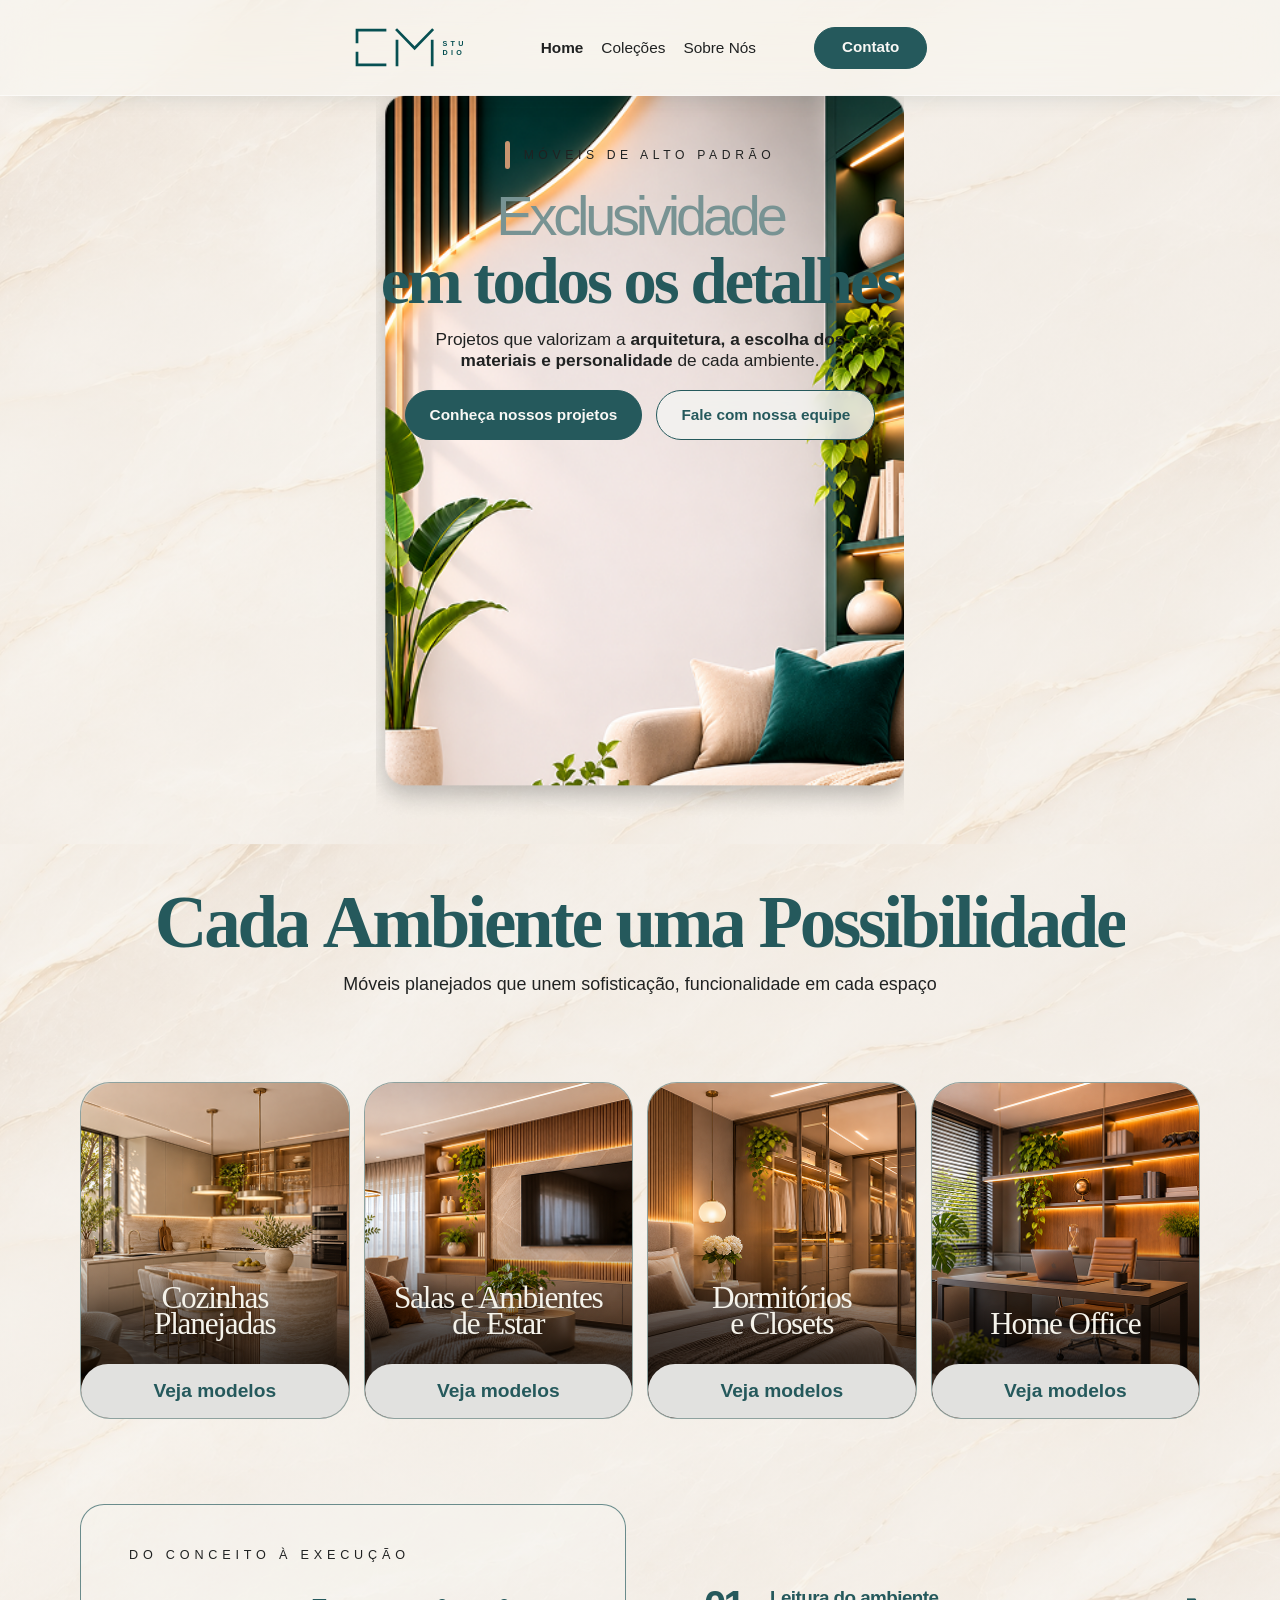
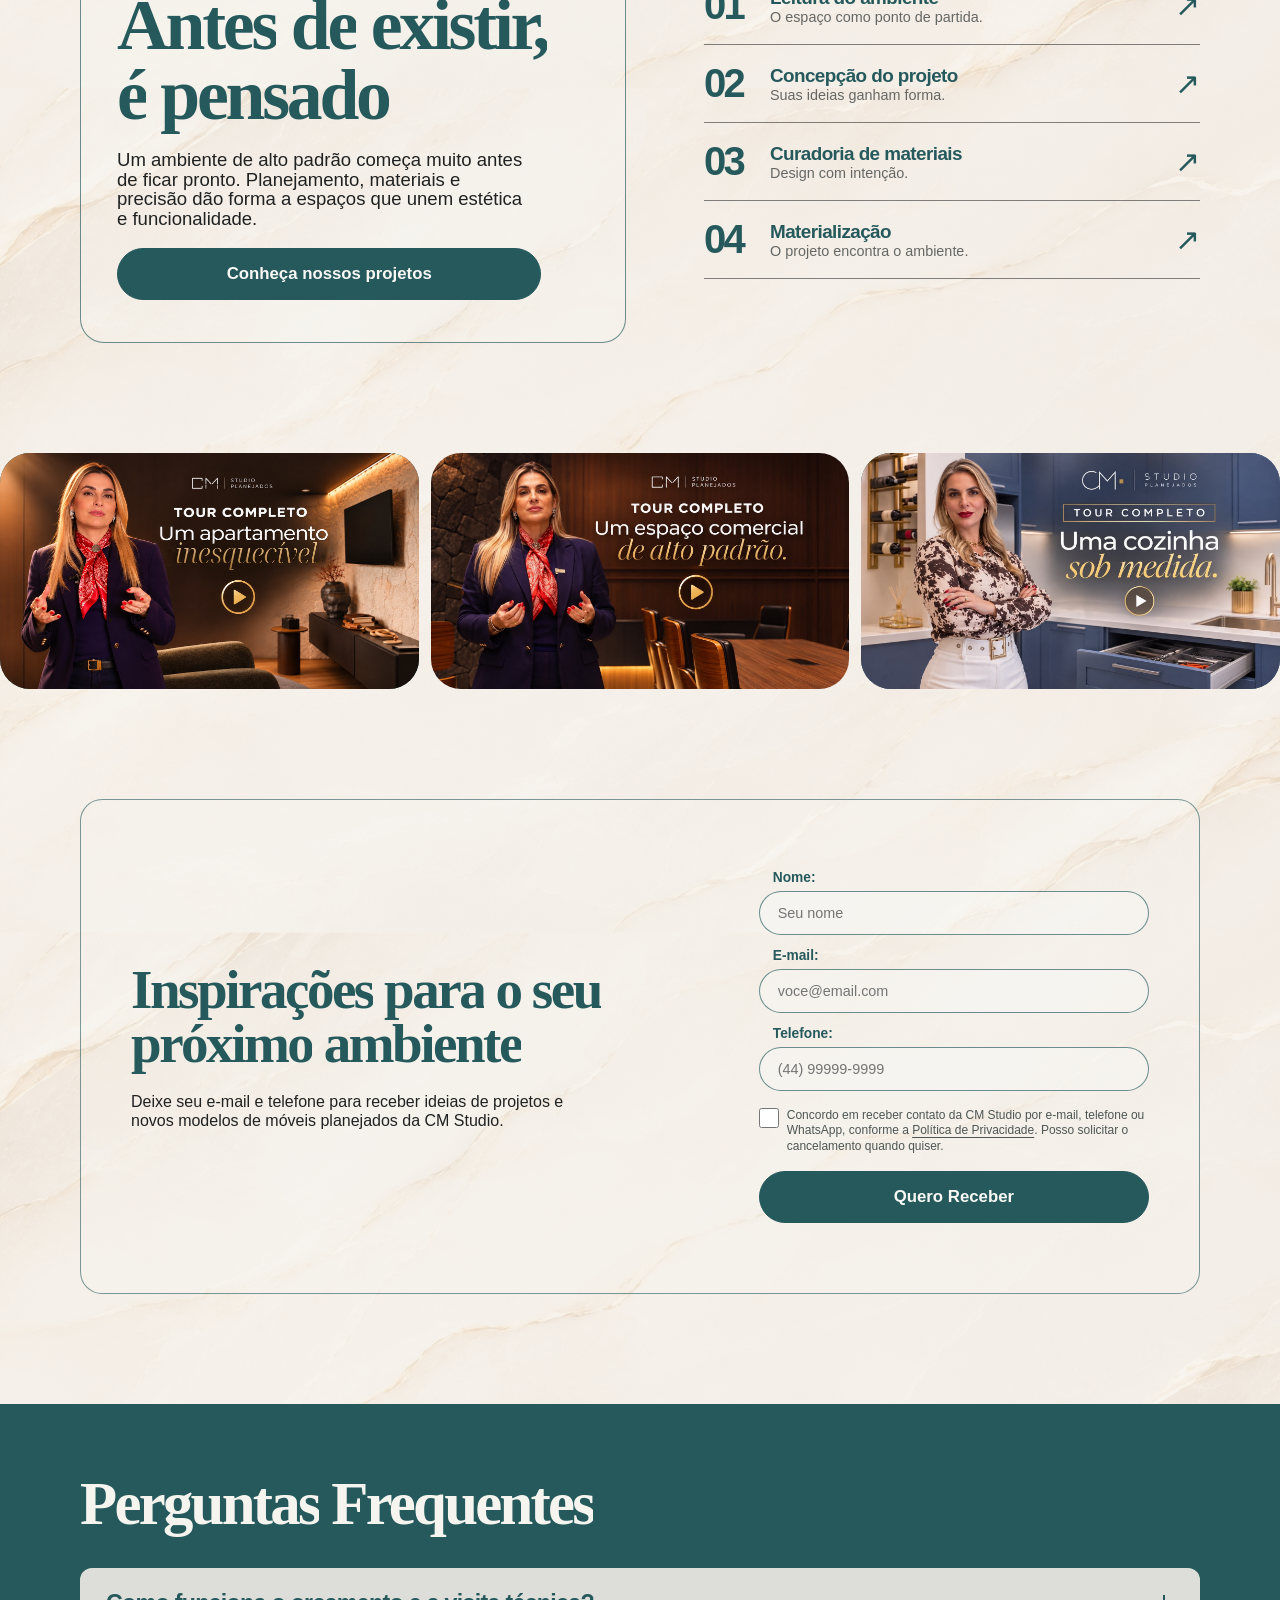
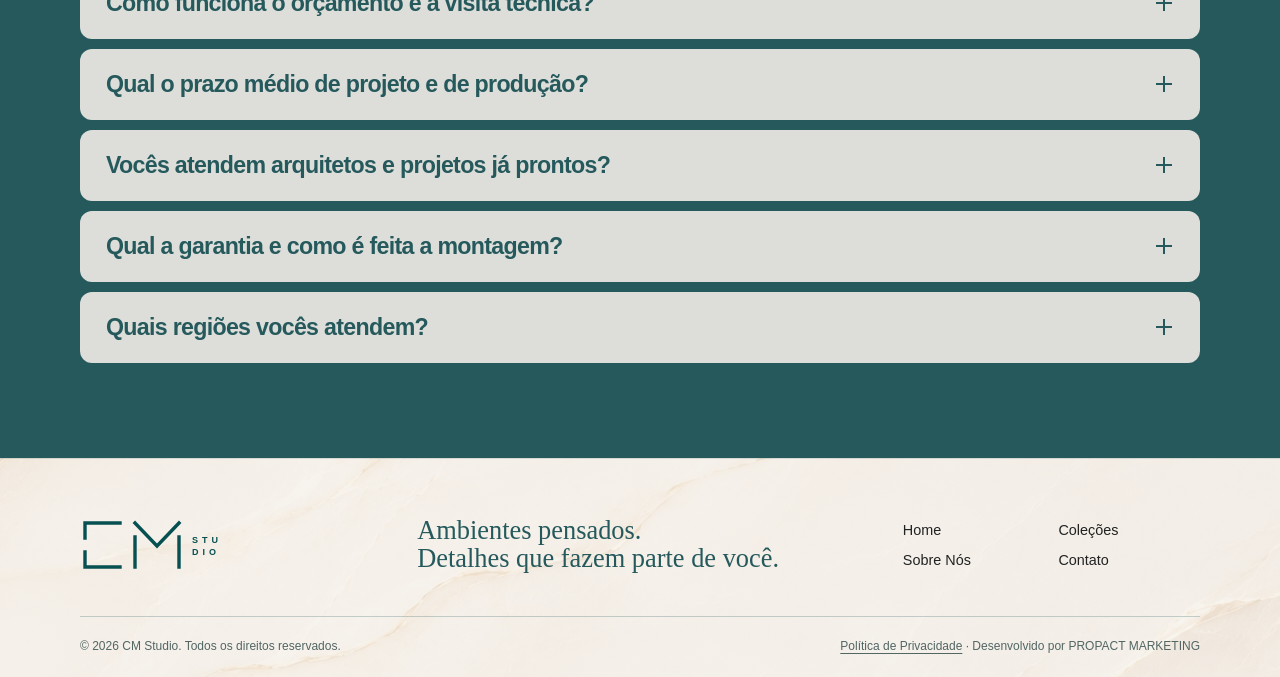
==== commit 897e2e62: "Update index.html" ====
--- a/index.html
+++ b/index.html
@@ -4,12 +4,9 @@
   <meta charset="utf-8">
   <meta name="viewport" content="width=device-width, initial-scale=1">
 
-  <!-- SEGURANÇA: política de conteúdo (GitHub Pages não permite cabeçalhos HTTP, então vai por <meta>).
-       Ao configurar o endpoint do formulário, ADICIONE o domínio dele em connect-src,
-       ex.: connect-src 'self' https://formspree.io; -->
+  <!-- Ao configurar o formulário, libere seu domínio em connect-src. -->
   <meta http-equiv="Content-Security-Policy" content="default-src 'self'; img-src 'self'; style-src 'self' 'unsafe-inline' https://fonts.googleapis.com; font-src https://fonts.gstatic.com; script-src 'self' 'unsafe-inline'; frame-src https://www.youtube-nocookie.com https://player.vimeo.com; media-src 'self' https:; connect-src 'self'; base-uri 'self'; form-action 'none'; object-src 'none'">
   <meta name="referrer" content="strict-origin-when-cross-origin">
-  <!-- Produção: permite rastreamento e indexação pelos buscadores. -->
   <meta name="robots" content="index, follow, max-image-preview:large">
 
   <title>CM Studio | Móveis planejados em todos os detalhes</title>
@@ -19,14 +16,401 @@
   <link rel="icon" href="assets/images/logo.svg" type="image/svg+xml">
   <link rel="preconnect" href="https://fonts.googleapis.com">
   <link rel="preconnect" href="https://fonts.gstatic.com" crossorigin>
-  <!-- A imagem da primeira tela tem prioridade; somente a versão da tela atual é antecipada. -->
+
+  <!-- Prioriza a imagem principal correspondente à tela atual. -->
   <link rel="preload" as="image" href="assets/images/hero-mobile.png" media="(max-width:600px)" fetchpriority="high">
   <link rel="preload" as="image" href="assets/images/hero-desktop.png" media="(min-width:600.01px)" fetchpriority="high">
-  <!-- Fontes não bloqueiam a página; as fontes originais são aplicadas assim que disponíveis. -->
+
+  <!-- Fontes sem bloquear a primeira exibição da página. -->
   <link href="https://fonts.googleapis.com/css2?family=Cormorant+Garamond:wght@400;500;600&amp;family=Raleway:wght@400;500;600;700&amp;display=swap" rel="stylesheet" media="print" onload="this.onload=null;this.media='all'">
-  <noscript><link href="https://fonts.googleapis.com/css2?family=Cormorant+Garamond:wght@400;500;600&amp;family=Raleway:wght@400;500;600;700&amp;display=swap" rel="stylesheet"></noscript>
-
-  <!-- ESTILOS DO SITE -->
+  <noscript>
+    <link href="https://fonts.googleapis.com/css2?family=Cormorant+Garamond:wght@400;500;600&amp;family=Raleway:wght@400;500;600;700&amp;display=swap" rel="stylesheet">
+  </noscript>
+
+  <!--
+    ABERTURA ORIGINAL COMPLETA:
+    - Mantém o vídeo inteiro na velocidade original.
+    - A saída começa somente quando o vídeo termina.
+    - A cortina sai em 150 ms.
+    - Os tempos de segurança abaixo servem apenas para falhas.
+  -->
+  <script>
+window.CM_INTRO = {
+  enabled: true,
+  oncePerSession: false,
+  skipOnDeepLink: true,
+  exitDuration: 150,
+  startupTimeout: 10000,
+  stallTimeout: 10000
+};
+
+(() => {
+  const options = window.CM_INTRO;
+  const root = document.documentElement;
+  const desktop = matchMedia('(min-width:1025px)');
+  const reducedMotion = matchMedia('(prefers-reduced-motion:reduce)');
+  const connection = navigator.connection;
+
+  if (
+    !options.enabled ||
+    !desktop.matches ||
+    reducedMotion.matches ||
+    (
+      connection &&
+      (
+        connection.saveData ||
+        /(^|-)2g$/.test(connection.effectiveType || '')
+      )
+    ) ||
+    (
+      options.skipOnDeepLink &&
+      location.hash &&
+      location.hash !== '#home'
+    )
+  ) {
+    return;
+  }
+
+  if (options.oncePerSession) {
+    try {
+      if (sessionStorage.getItem('cm_intro_seen')) return;
+    } catch {}
+  }
+
+  let intro;
+  let video;
+  let source;
+
+  let finished = false;
+  let leaving = false;
+  let played = false;
+  let lastProgressPosition = 0;
+
+  let bootstrapTimer;
+  let startTimer;
+  let stallTimer;
+  let exitTimer;
+
+  function clearPlaybackTimers() {
+    [
+      bootstrapTimer,
+      startTimer,
+      stallTimer
+    ].forEach(timer => clearTimeout(timer));
+  }
+
+  function finish() {
+    if (finished) return;
+
+    finished = true;
+
+    clearPlaybackTimers();
+    clearTimeout(exitTimer);
+
+    document.removeEventListener(
+      'DOMContentLoaded',
+      start
+    );
+
+    document.removeEventListener(
+      'visibilitychange',
+      checkVisibility
+    );
+
+    desktop.removeEventListener(
+      'change',
+      checkViewport
+    );
+
+    reducedMotion.removeEventListener(
+      'change',
+      checkViewport
+    );
+
+    // Retira a cortina antes de limpar o vídeo.
+    const overlay =
+      intro || document.getElementById('intro');
+
+    const player =
+      video || document.getElementById('intro-video');
+
+    if (overlay) overlay.remove();
+
+    root.classList.remove('has-intro');
+
+    document.querySelectorAll(
+      '.site-header, main, .site-footer'
+    ).forEach(element => {
+      element.inert = false;
+    });
+
+    if (player) {
+      try {
+        player.pause();
+        player.removeAttribute('src');
+
+        player.querySelectorAll('source').forEach(item => {
+          item.removeAttribute('src');
+        });
+
+        player.load();
+      } catch {}
+    }
+  }
+
+  function leave() {
+    if (finished || leaving) return;
+
+    leaving = true;
+
+    clearPlaybackTimers();
+
+    if (!played || !intro) {
+      finish();
+      return;
+    }
+
+    // Mantém o último quadro até a cortina terminar de sair.
+    video.pause();
+
+    intro.addEventListener('transitionend', event => {
+      if (
+        event.target === intro &&
+        event.propertyName === 'transform'
+      ) {
+        finish();
+      }
+    });
+
+    intro.classList.add('is-leaving');
+
+    // Segurança caso o navegador não dispare transitionend.
+    exitTimer = setTimeout(
+      finish,
+      options.exitDuration + 50
+    );
+  }
+
+  function checkViewport() {
+    if (
+      !desktop.matches ||
+      reducedMotion.matches
+    ) {
+      finish();
+    }
+  }
+
+  function watchStartup() {
+    clearTimeout(startTimer);
+
+    if (!document.hidden) {
+      startTimer = setTimeout(() => {
+        if (!played) finish();
+      }, options.startupTimeout);
+    }
+  }
+
+  function watchStall() {
+    clearTimeout(stallTimer);
+
+    if (
+      finished ||
+      leaving ||
+      document.hidden ||
+      !played
+    ) {
+      return;
+    }
+
+    const lastPosition = video.currentTime;
+
+    stallTimer = setTimeout(() => {
+      if (
+        finished ||
+        leaving ||
+        document.hidden
+      ) {
+        return;
+      }
+
+      if (video.ended) {
+        leave();
+      } else if (video.currentTime <= lastPosition) {
+        // Libera o site somente se o vídeo realmente ficou sem progresso.
+        finish();
+      } else {
+        lastProgressPosition = video.currentTime;
+        watchStall();
+      }
+    }, options.stallTimeout);
+  }
+
+  function checkVisibility() {
+    clearTimeout(startTimer);
+    clearTimeout(stallTimer);
+
+    if (
+      finished ||
+      leaving ||
+      document.hidden
+    ) {
+      return;
+    }
+
+    if (!played) {
+      watchStartup();
+    } else if (video.ended) {
+      leave();
+    } else {
+      watchStall();
+    }
+  }
+
+  function start() {
+    if (finished) return;
+
+    clearTimeout(bootstrapTimer);
+
+    intro = document.getElementById('intro');
+    video = document.getElementById('intro-video');
+    source = video && video.querySelector('source');
+
+    if (
+      !intro ||
+      !video ||
+      !source ||
+      !desktop.matches ||
+      reducedMotion.matches
+    ) {
+      finish();
+      return;
+    }
+
+    try {
+      document.querySelectorAll(
+        '.site-header, main, .site-footer'
+      ).forEach(element => {
+        element.inert = true;
+      });
+
+      intro.style.setProperty(
+        '--intro-exit',
+        options.exitDuration + 'ms'
+      );
+
+      desktop.addEventListener(
+        'change',
+        checkViewport
+      );
+
+      reducedMotion.addEventListener(
+        'change',
+        checkViewport
+      );
+
+      document.addEventListener(
+        'visibilitychange',
+        checkVisibility
+      );
+
+      // Reprodução integral na velocidade original.
+      video.loop = false;
+      video.defaultPlaybackRate = 1;
+      video.playbackRate = 1;
+
+      video.addEventListener('playing', () => {
+        if (finished || leaving) return;
+
+        played = true;
+        lastProgressPosition = video.currentTime;
+
+        clearTimeout(startTimer);
+        watchStall();
+
+        if (options.oncePerSession) {
+          try {
+            sessionStorage.setItem(
+              'cm_intro_seen',
+              '1'
+            );
+          } catch {}
+        }
+      });
+
+      // Saída normal somente após o término real do vídeo.
+      video.addEventListener(
+        'ended',
+        leave,
+        { once: true }
+      );
+
+      video.addEventListener(
+        'waiting',
+        watchStall
+      );
+
+      video.addEventListener('timeupdate', () => {
+        if (
+          video.currentTime > lastProgressPosition
+        ) {
+          lastProgressPosition = video.currentTime;
+          watchStall();
+        }
+      });
+
+      video.addEventListener(
+        'error',
+        finish,
+        { once: true }
+      );
+
+      source.addEventListener(
+        'error',
+        finish,
+        { once: true }
+      );
+
+      watchStartup();
+
+      video.muted = true;
+      video.preload = 'auto';
+
+      // Sem pôster de textura intermediário.
+      source.src = source.dataset.src;
+
+      video.load();
+
+      const attempt = video.play();
+
+      if (attempt && attempt.catch) {
+        attempt.catch(finish);
+      }
+    } catch {
+      finish();
+    }
+  }
+
+  root.classList.add('has-intro');
+
+  // Protege apenas contra falha de inicialização.
+  // Este temporizador é cancelado quando start() roda.
+  bootstrapTimer = setTimeout(
+    finish,
+    options.startupTimeout
+  );
+
+  if (document.readyState === 'loading') {
+    document.addEventListener(
+      'DOMContentLoaded',
+      start,
+      { once: true }
+    );
+  } else {
+    start();
+  }
+})();
+  </script>
+
   <style>
 :root{
   --teal:#25595c;
@@ -65,6 +449,37 @@
 .skip-link:focus{top:12px}
 .link-button{border:0;background:none;padding:0;font:inherit;color:inherit;text-decoration:underline;text-underline-offset:3px}
 
+/* ABERTURA ORIGINAL COMPLETA — SOMENTE DESKTOP */
+.intro{display:none}
+
+@media(min-width:1025px){
+  html.has-intro{overflow:hidden}
+
+  html.has-intro .intro{
+    display:block;
+    position:fixed;
+    inset:0;
+    z-index:1000;
+    background:#f4f3f0;
+    box-shadow:0 40px 80px -20px rgba(10,35,36,.45);
+    will-change:transform;
+  }
+
+  .intro.is-leaving{
+    transform:translateY(-102%);
+    transition:transform var(--intro-exit,150ms) cubic-bezier(.77,0,.18,1);
+  }
+
+  .intro-video{
+    position:absolute;
+    inset:0;
+    width:100%;
+    height:100%;
+    object-fit:cover;
+    pointer-events:none;
+  }
+}
+
 /* CABEÇALHO FIXO COM EFEITO DE VIDRO */
 .site-header{
   position:sticky;
@@ -83,10 +498,12 @@
   box-shadow:0 9px 28px -17px rgba(17,47,48,.27);
   transition:background .25s ease,box-shadow .25s ease;
 }
+
 .site-header.is-scrolled{
   background:rgba(247,246,242,.56);
   box-shadow:0 12px 32px -15px rgba(17,47,48,.34);
 }
+
 .brand{display:block;flex-shrink:0}
 .brand img{width:128px;height:auto}
 .site-header nav{display:flex;align-items:center;gap:18px;font-size:.96rem}
@@ -98,6 +515,7 @@
 /* PRIMEIRA SEÇÃO */
 .hero{position:relative;margin-top:-1px;isolation:isolate}
 .hero-picture{display:block}
+
 .hero-picture img{
   display:block;
   width:100%;
@@ -108,6 +526,7 @@
   object-fit:contain;
   object-position:center top;
 }
+
 .hero-copy{
   position:absolute;
   inset:0;
@@ -119,6 +538,7 @@
   padding:clamp(28px,3.6vw,64px) 4% 0;
   text-align:center;
 }
+
 .eyebrow{font-size:.79rem;letter-spacing:.38em;text-transform:uppercase;font-weight:500}
 .hero .eyebrow{display:flex;align-items:center;gap:14px;margin-bottom:10px;font-size:clamp(.65rem,.95vw,.79rem)}
 .hero .eyebrow::before{content:'';display:block;width:5px;height:28px;border-radius:3px;background:var(--copper)}
@@ -249,7 +669,7 @@
 .model-ideal{text-align:center;font-size:.9rem;min-height:2.7em;padding:8px 2px 0}
 .model-cta{width:94%;display:flex;margin:8px auto 0;min-height:62px;font-size:1.2rem}
 
-/* MODAIS (VÍDEOS E POLÍTICA DE PRIVACIDADE) */
+/* MODAIS */
 .video-dialog{border:1px solid #25595c55;border-radius:24px;background:var(--paper);color:var(--teal);padding:28px;max-width:960px;width:92%;max-height:90svh;overflow:auto}
 .video-dialog::backdrop{background:#061f23bf;-webkit-backdrop-filter:blur(10px);backdrop-filter:blur(10px)}
 .video-dialog h2{font-size:2.2rem;margin:0 40px 22px 0}
@@ -449,17 +869,36 @@
 </head>
 
 <body>
-  <!-- Entrada direta: sem vídeo ou temporizador bloqueando o conteúdo. -->
+  <!-- Vídeo original completo, sem pôster intermediário. -->
+  <div id="intro" class="intro" aria-hidden="true">
+    <video
+      id="intro-video"
+      class="intro-video"
+      muted
+      playsinline
+      preload="none"
+      disablepictureinpicture
+      disableremoteplayback
+    >
+      <source data-src="assets/images/loading.mp4" type="video/mp4">
+    </video>
+  </div>
+
+  <a class="skip-link" href="#conteudo">Ir para o conteúdo</a>
 
   <!-- CABEÇALHO -->
-  <a class="skip-link" href="#conteudo">Ir para o conteúdo</a>
-
   <header class="site-header">
     <a class="brand" href="#home" aria-label="CM Studio — Home">
       <img src="assets/images/logo.svg" alt="CM Studio" width="160" height="62">
     </a>
 
-    <button class="menu-toggle" type="button" aria-label="Abrir menu" aria-expanded="false" aria-controls="main-nav">
+    <button
+      class="menu-toggle"
+      type="button"
+      aria-label="Abrir menu"
+      aria-expanded="false"
+      aria-controls="main-nav"
+    >
       <span></span>
       <span></span>
       <span></span>
@@ -479,7 +918,11 @@
       <!-- PRIMEIRA SEÇÃO -->
       <section class="hero" aria-labelledby="hero-title">
         <picture class="hero-picture">
-          <source media="(max-width:600px)" srcset="assets/images/hero-mobile.png">
+          <source
+            media="(max-width:600px)"
+            srcset="assets/images/hero-mobile.png"
+          >
+
           <img
             src="assets/images/hero-desktop.png"
             width="1280"
@@ -513,33 +956,89 @@
       </section>
 
       <!-- AMBIENTES -->
-      <section class="collections-section section-shell" aria-labelledby="collections-title">
+      <section
+        class="collections-section section-shell"
+        aria-labelledby="collections-title"
+      >
         <div class="section-intro">
-          <h2 id="collections-title" class="text-reveal">Cada Ambiente uma Possibilidade</h2>
-          <p class="reveal">Móveis planejados que unem sofisticação, funcionalidade em cada espaço</p>
+          <h2 id="collections-title" class="text-reveal">
+            Cada Ambiente uma Possibilidade
+          </h2>
+
+          <p class="reveal">
+            Móveis planejados que unem sofisticação, funcionalidade em cada espaço
+          </p>
         </div>
 
         <div class="collection-grid cascade">
-          <a class="collection-card reveal scale-reveal" style="--delay:0ms" href="#colecoes?ambiente=cozinhas">
-            <img src="assets/images/categoria-1.png" width="265" height="331" loading="lazy" decoding="async" alt="Cozinha planejada com ilha e bancada em pedra">
+          <a
+            class="collection-card reveal scale-reveal"
+            style="--delay:0ms"
+            href="#colecoes?ambiente=cozinhas"
+          >
+            <img
+              src="assets/images/categoria-1.png"
+              width="265"
+              height="331"
+              loading="lazy"
+              decoding="async"
+              alt="Cozinha planejada com ilha e bancada em pedra"
+            >
+
             <h3>Cozinhas<br>Planejadas</h3>
             <span>Veja modelos</span>
           </a>
 
-          <a class="collection-card reveal scale-reveal" style="--delay:130ms" href="#colecoes?ambiente=salas">
-            <img src="assets/images/categoria-2.png" width="280" height="332" loading="lazy" decoding="async" alt="Sala de estar com painel de TV iluminado">
+          <a
+            class="collection-card reveal scale-reveal"
+            style="--delay:130ms"
+            href="#colecoes?ambiente=salas"
+          >
+            <img
+              src="assets/images/categoria-2.png"
+              width="280"
+              height="332"
+              loading="lazy"
+              decoding="async"
+              alt="Sala de estar com painel de TV iluminado"
+            >
+
             <h3>Salas e Ambientes<br>de Estar</h3>
             <span>Veja modelos</span>
           </a>
 
-          <a class="collection-card reveal scale-reveal" style="--delay:260ms" href="#colecoes?ambiente=dormitorios">
-            <img src="assets/images/categoria-3.png" width="281" height="331" loading="lazy" decoding="async" alt="Dormitório com closet e iluminação integrada">
+          <a
+            class="collection-card reveal scale-reveal"
+            style="--delay:260ms"
+            href="#colecoes?ambiente=dormitorios"
+          >
+            <img
+              src="assets/images/categoria-3.png"
+              width="281"
+              height="331"
+              loading="lazy"
+              decoding="async"
+              alt="Dormitório com closet e iluminação integrada"
+            >
+
             <h3>Dormitórios<br>e Closets</h3>
             <span>Veja modelos</span>
           </a>
 
-          <a class="collection-card reveal scale-reveal" style="--delay:390ms" href="#colecoes?ambiente=office">
-            <img src="assets/images/categoria-4.png" width="281" height="332" loading="lazy" decoding="async" alt="Home office com estantes e mesa sob medida">
+          <a
+            class="collection-card reveal scale-reveal"
+            style="--delay:390ms"
+            href="#colecoes?ambiente=office"
+          >
+            <img
+              src="assets/images/categoria-4.png"
+              width="281"
+              height="332"
+              loading="lazy"
+              decoding="async"
+              alt="Home office com estantes e mesa sob medida"
+            >
+
             <h3>Home Office</h3>
             <span>Veja modelos</span>
           </a>
@@ -547,11 +1046,24 @@
       </section>
 
       <!-- METODOLOGIA -->
-      <section id="sobre" class="method-section section-shell" aria-labelledby="method-title">
+      <section
+        id="sobre"
+        class="method-section section-shell"
+        aria-labelledby="method-title"
+      >
         <div class="method-card reveal scale-reveal">
           <p class="eyebrow">Do conceito à execução</p>
-          <h2 id="method-title" class="text-reveal">Antes de existir,<br>é pensado</h2>
-          <p>Um ambiente de alto padrão começa muito antes de ficar pronto. Planejamento, materiais e precisão dão forma a espaços que unem estética e funcionalidade.</p>
+
+          <h2 id="method-title" class="text-reveal">
+            Antes de existir,<br>é pensado
+          </h2>
+
+          <p>
+            Um ambiente de alto padrão começa muito antes de ficar pronto.
+            Planejamento, materiais e precisão dão forma a espaços que unem
+            estética e funcionalidade.
+          </p>
+
           <a class="button" href="#colecoes">Conheça nossos projetos</a>
         </div>
 
@@ -559,56 +1071,84 @@
           <details class="method-item reveal" style="--delay:220ms">
             <summary>
               <span class="method-number">01</span>
+
               <span>
                 <strong>Leitura do ambiente</strong>
                 <small>O espaço como ponto de partida.</small>
               </span>
+
               <span class="method-arrow" aria-hidden="true">↗</span>
             </summary>
+
             <div class="detail-answer">
-              <p>Entendemos a rotina, as necessidades e as possibilidades do ambiente. Medidas, circulação e iluminação orientam as primeiras decisões do projeto.</p>
+              <p>
+                Entendemos a rotina, as necessidades e as possibilidades do
+                ambiente. Medidas, circulação e iluminação orientam as primeiras
+                decisões do projeto.
+              </p>
             </div>
           </details>
 
           <details class="method-item reveal" style="--delay:340ms">
             <summary>
               <span class="method-number">02</span>
+
               <span>
                 <strong>Concepção do projeto</strong>
                 <small>Suas ideias ganham forma.</small>
               </span>
+
               <span class="method-arrow" aria-hidden="true">↗</span>
             </summary>
+
             <div class="detail-answer">
-              <p>Organizamos o layout e as soluções de marcenaria para conectar o uso do espaço à sua personalidade. Cada escolha faz parte de uma composição.</p>
+              <p>
+                Organizamos o layout e as soluções de marcenaria para conectar
+                o uso do espaço à sua personalidade. Cada escolha faz parte
+                de uma composição.
+              </p>
             </div>
           </details>
 
           <details class="method-item reveal" style="--delay:460ms">
             <summary>
               <span class="method-number">03</span>
+
               <span>
                 <strong>Curadoria de materiais</strong>
                 <small>Design com intenção.</small>
               </span>
+
               <span class="method-arrow" aria-hidden="true">↗</span>
             </summary>
+
             <div class="detail-answer">
-              <p>Texturas, cores, acabamentos e ferragens são avaliados em conjunto. A seleção busca equilíbrio entre estética, funcionalidade e as necessidades do projeto.</p>
+              <p>
+                Texturas, cores, acabamentos e ferragens são avaliados em
+                conjunto. A seleção busca equilíbrio entre estética,
+                funcionalidade e as necessidades do projeto.
+              </p>
             </div>
           </details>
 
           <details class="method-item reveal" style="--delay:580ms">
             <summary>
               <span class="method-number">04</span>
+
               <span>
                 <strong>Materialização</strong>
                 <small>O projeto encontra o ambiente.</small>
               </span>
+
               <span class="method-arrow" aria-hidden="true">↗</span>
             </summary>
+
             <div class="detail-answer">
-              <p>Com as definições aprovadas, o planejamento orienta a produção e a montagem. Os detalhes de execução acompanham o que foi pensado para o espaço.</p>
+              <p>
+                Com as definições aprovadas, o planejamento orienta a produção
+                e a montagem. Os detalhes de execução acompanham o que foi
+                pensado para o espaço.
+              </p>
             </div>
           </details>
         </div>
@@ -617,47 +1157,132 @@
       <!-- VÍDEOS -->
       <section class="video-section" aria-label="Tours de projetos">
         <div class="video-track cascade">
-          <button type="button" class="video-card reveal scale-reveal" data-video="apartamento" data-title="Um apartamento inesquecível">
-            <img src="assets/images/video-apartamento.jpg" width="1672" height="941" alt="Tour completo — Um apartamento inesquecível" loading="lazy" decoding="async">
-            <span class="sr-only">Abrir tour: Um apartamento inesquecível</span>
+          <button
+            type="button"
+            class="video-card reveal scale-reveal"
+            data-video="apartamento"
+            data-title="Um apartamento inesquecível"
+          >
+            <img
+              src="assets/images/video-apartamento.jpg"
+              width="1672"
+              height="941"
+              alt="Tour completo — Um apartamento inesquecível"
+              loading="lazy"
+              decoding="async"
+            >
+
+            <span class="sr-only">
+              Abrir tour: Um apartamento inesquecível
+            </span>
           </button>
 
-          <button type="button" class="video-card reveal scale-reveal" style="--delay:130ms" data-video="comercial" data-title="Um espaço comercial de alto padrão">
-            <img src="assets/images/video-comercial.jpg" width="1600" height="900" alt="Tour completo — Um espaço comercial de alto padrão" loading="lazy" decoding="async">
-            <span class="sr-only">Abrir tour: Um espaço comercial de alto padrão</span>
+          <button
+            type="button"
+            class="video-card reveal scale-reveal"
+            style="--delay:130ms"
+            data-video="comercial"
+            data-title="Um espaço comercial de alto padrão"
+          >
+            <img
+              src="assets/images/video-comercial.jpg"
+              width="1600"
+              height="900"
+              alt="Tour completo — Um espaço comercial de alto padrão"
+              loading="lazy"
+              decoding="async"
+            >
+
+            <span class="sr-only">
+              Abrir tour: Um espaço comercial de alto padrão
+            </span>
           </button>
 
-          <button type="button" class="video-card reveal scale-reveal" style="--delay:260ms" data-video="cozinha" data-title="Uma cozinha sob medida">
-            <img src="assets/images/video-cozinha.jpg" width="1600" height="900" alt="Tour completo — Uma cozinha sob medida" loading="lazy" decoding="async">
-            <span class="sr-only">Abrir tour: Uma cozinha sob medida</span>
+          <button
+            type="button"
+            class="video-card reveal scale-reveal"
+            style="--delay:260ms"
+            data-video="cozinha"
+            data-title="Uma cozinha sob medida"
+          >
+            <img
+              src="assets/images/video-cozinha.jpg"
+              width="1600"
+              height="900"
+              alt="Tour completo — Uma cozinha sob medida"
+              loading="lazy"
+              decoding="async"
+            >
+
+            <span class="sr-only">
+              Abrir tour: Uma cozinha sob medida
+            </span>
           </button>
         </div>
       </section>
 
       <!-- CONTATO -->
-      <section id="contato" class="contact-section section-shell" aria-labelledby="contact-title">
+      <section
+        id="contato"
+        class="contact-section section-shell"
+        aria-labelledby="contact-title"
+      >
         <div class="contact-panel reveal scale-reveal">
           <div class="contact-copy">
-            <h2 id="contact-title" class="text-reveal">Inspirações para o seu próximo ambiente</h2>
-            <p>Deixe seu e-mail e telefone para receber ideias de projetos e novos modelos de móveis planejados da CM Studio.</p>
+            <h2 id="contact-title" class="text-reveal">
+              Inspirações para o seu próximo ambiente
+            </h2>
+
+            <p>
+              Deixe seu e-mail e telefone para receber ideias de projetos
+              e novos modelos de móveis planejados da CM Studio.
+            </p>
           </div>
 
-          <!-- O formulário nasce oculto e só é liberado pelo JavaScript.
-               Sem JS, nenhum dado pessoal pode ser enviado pela URL (GET). -->
+          <!-- Sem JavaScript o formulário permanece oculto. -->
           <form id="lead-form" class="lead-form" hidden>
             <div class="field reveal">
               <label for="nome">Nome:</label>
-              <input id="nome" name="nome" autocomplete="name" placeholder="Seu nome" required minlength="2" maxlength="100">
+
+              <input
+                id="nome"
+                name="nome"
+                autocomplete="name"
+                placeholder="Seu nome"
+                required
+                minlength="2"
+                maxlength="100"
+              >
             </div>
 
             <div class="field reveal" style="--delay:100ms">
               <label for="email">E-mail:</label>
-              <input id="email" name="email" type="email" autocomplete="email" placeholder="voce@email.com" required maxlength="180">
+
+              <input
+                id="email"
+                name="email"
+                type="email"
+                autocomplete="email"
+                placeholder="voce@email.com"
+                required
+                maxlength="180"
+              >
             </div>
 
             <div class="field reveal" style="--delay:200ms">
               <label for="telefone">Telefone:</label>
-              <input id="telefone" name="telefone" type="tel" inputmode="tel" autocomplete="tel" placeholder="(44) 99999-9999" required minlength="14" maxlength="16">
+
+              <input
+                id="telefone"
+                name="telefone"
+                type="tel"
+                inputmode="tel"
+                autocomplete="tel"
+                placeholder="(44) 99999-9999"
+                required
+                minlength="14"
+                maxlength="16"
+              >
             </div>
 
             <div id="interest-field" class="field" hidden>
@@ -665,19 +1290,41 @@
               <input id="interesse" name="interesse" readonly>
             </div>
 
-            <!-- Campo-armadilha contra robôs (humanos não veem nem preenchem) -->
+            <!-- Campo-armadilha contra robôs. -->
             <div class="hp" aria-hidden="true">
               <label for="website">Não preencha este campo</label>
-              <input id="website" name="website" type="text" tabindex="-1" autocomplete="off">
+
+              <input
+                id="website"
+                name="website"
+                type="text"
+                tabindex="-1"
+                autocomplete="off"
+              >
             </div>
 
             <label class="consent">
               <input type="checkbox" name="consentimento" required>
-              <span>Concordo em receber contato da CM Studio por e-mail, telefone ou WhatsApp, conforme a <button type="button" class="link-button" data-open-privacy>Política de Privacidade</button>. Posso solicitar o cancelamento quando quiser.</span>
+
+              <span>
+                Concordo em receber contato da CM Studio por e-mail,
+                telefone ou WhatsApp, conforme a
+                <button
+                  type="button"
+                  class="link-button"
+                  data-open-privacy
+                >Política de Privacidade</button>.
+                Posso solicitar o cancelamento quando quiser.
+              </span>
             </label>
 
             <button class="button" type="submit">Quero Receber</button>
-            <p class="form-status" role="status" aria-live="polite"></p>
+
+            <p
+              class="form-status"
+              role="status"
+              aria-live="polite"
+            ></p>
           </form>
         </div>
       </section>
@@ -685,7 +1332,9 @@
       <!-- PERGUNTAS FREQUENTES -->
       <section class="faq-section" aria-labelledby="faq-title">
         <div class="section-shell">
-          <h2 id="faq-title" class="text-reveal">Perguntas Frequentes</h2>
+          <h2 id="faq-title" class="text-reveal">
+            Perguntas Frequentes
+          </h2>
 
           <div class="faq-list">
             <details class="faq-item reveal">
@@ -693,8 +1342,14 @@
                 Como funciona o orçamento e a visita técnica?
                 <span class="plus" aria-hidden="true"></span>
               </summary>
+
               <div class="detail-answer">
-                <p>O primeiro passo é conversar sobre o ambiente e o que você procura. A equipe orienta quais informações são necessárias para o orçamento e combina os detalhes da visita técnica, conforme o projeto.</p>
+                <p>
+                  O primeiro passo é conversar sobre o ambiente e o que você
+                  procura. A equipe orienta quais informações são necessárias
+                  para o orçamento e combina os detalhes da visita técnica,
+                  conforme o projeto.
+                </p>
               </div>
             </details>
 
@@ -703,8 +1358,13 @@
                 Qual o prazo médio de projeto e de produção?
                 <span class="plus" aria-hidden="true"></span>
               </summary>
+
               <div class="detail-answer">
-                <p>O prazo depende do tamanho do projeto, dos materiais e das etapas aprovadas. O cronograma de projeto, produção e montagem é alinhado com a equipe antes da contratação.</p>
+                <p>
+                  O prazo depende do tamanho do projeto, dos materiais e das
+                  etapas aprovadas. O cronograma de projeto, produção e montagem
+                  é alinhado com a equipe antes da contratação.
+                </p>
               </div>
             </details>
 
@@ -713,8 +1373,13 @@
                 Vocês atendem arquitetos e projetos já prontos?
                 <span class="plus" aria-hidden="true"></span>
               </summary>
+
               <div class="detail-answer">
-                <p>Envie seu projeto para avaliação da equipe. A conversa inicial permite verificar as soluções previstas, as necessidades técnicas e como a marcenaria pode compor o ambiente.</p>
+                <p>
+                  Envie seu projeto para avaliação da equipe. A conversa inicial
+                  permite verificar as soluções previstas, as necessidades
+                  técnicas e como a marcenaria pode compor o ambiente.
+                </p>
               </div>
             </details>
 
@@ -723,8 +1388,13 @@
                 Qual a garantia e como é feita a montagem?
                 <span class="plus" aria-hidden="true"></span>
               </summary>
+
               <div class="detail-answer">
-                <p>As condições de garantia e os detalhes da montagem devem constar na proposta e no contrato. Solicite essas informações à equipe para conhecer os termos aplicáveis ao seu projeto.</p>
+                <p>
+                  As condições de garantia e os detalhes da montagem devem
+                  constar na proposta e no contrato. Solicite essas informações
+                  à equipe para conhecer os termos aplicáveis ao seu projeto.
+                </p>
               </div>
             </details>
 
@@ -733,8 +1403,13 @@
                 Quais regiões vocês atendem?
                 <span class="plus" aria-hidden="true"></span>
               </summary>
+
               <div class="detail-answer">
-                <p>Informe sua cidade e o ambiente desejado no contato inicial. A equipe confirma a disponibilidade de atendimento, visita técnica e montagem na sua região.</p>
+                <p>
+                  Informe sua cidade e o ambiente desejado no contato inicial.
+                  A equipe confirma a disponibilidade de atendimento, visita
+                  técnica e montagem na sua região.
+                </p>
               </div>
             </details>
           </div>
@@ -743,37 +1418,101 @@
     </div>
 
     <!-- TELA DE COLEÇÕES -->
-    <div id="colecoes" class="catalog-page section-shell" data-view="colecoes" hidden>
+    <div
+      id="colecoes"
+      class="catalog-page section-shell"
+      data-view="colecoes"
+      hidden
+    >
       <nav class="category-tabs reveal" aria-label="Escolher ambiente">
-        <a href="#colecoes?ambiente=cozinhas" data-category="cozinhas">Cozinhas planejadas</a>
-        <a href="#colecoes?ambiente=salas" data-category="salas">Salas e Ambientes de Estar</a>
-        <a href="#colecoes?ambiente=dormitorios" data-category="dormitorios">Dormitórios e Closets</a>
-        <a href="#colecoes?ambiente=office" data-category="office">Home Office</a>
+        <a
+          href="#colecoes?ambiente=cozinhas"
+          data-category="cozinhas"
+        >Cozinhas planejadas</a>
+
+        <a
+          href="#colecoes?ambiente=salas"
+          data-category="salas"
+        >Salas e Ambientes de Estar</a>
+
+        <a
+          href="#colecoes?ambiente=dormitorios"
+          data-category="dormitorios"
+        >Dormitórios e Closets</a>
+
+        <a
+          href="#colecoes?ambiente=office"
+          data-category="office"
+        >Home Office</a>
       </nav>
 
       <section class="catalog-layout" aria-labelledby="catalog-title">
         <div class="catalog-copy">
-          <h1 id="catalog-title" tabindex="-1" class="text-reveal">Cozinhas sob medida, do preparo ao convívio. Escolha o formato ideal para o seu espaço</h1>
-          <p id="catalog-description" class="reveal">Organização e funcionalidade em uma composição pensada para a sua rotina.</p>
+          <h1
+            id="catalog-title"
+            tabindex="-1"
+            class="text-reveal"
+          >Cozinhas sob medida, do preparo ao convívio. Escolha o formato ideal para o seu espaço</h1>
+
+          <p id="catalog-description" class="reveal">
+            Organização e funcionalidade em uma composição pensada para a sua rotina.
+          </p>
         </div>
 
         <div class="catalog-product reveal scale-reveal">
-          <div id="model-tabs" class="model-tabs" role="tablist" aria-label="Modelos do ambiente"></div>
+          <div
+            id="model-tabs"
+            class="model-tabs"
+            role="tablist"
+            aria-label="Modelos do ambiente"
+          ></div>
 
           <div id="model-panel" role="tabpanel" tabindex="0">
             <div class="gallery-frame">
-              <img id="model-image" src="assets/images/cozinha-linear-1.jpg" width="1672" height="941" loading="lazy" decoding="async" alt="Modelo de cozinha linear">
-
-              <button class="gallery-prev" type="button" aria-label="Imagem anterior">‹</button>
-              <button class="gallery-next" type="button" aria-label="Próxima imagem">›</button>
+              <img
+                id="model-image"
+                src="assets/images/cozinha-linear-1.jpg"
+                width="1672"
+                height="941"
+                loading="lazy"
+                decoding="async"
+                alt="Modelo de cozinha linear"
+              >
+
+              <button
+                class="gallery-prev"
+                type="button"
+                aria-label="Imagem anterior"
+              >‹</button>
+
+              <button
+                class="gallery-next"
+                type="button"
+                aria-label="Próxima imagem"
+              >›</button>
 
               <div class="model-tags" id="model-tags"></div>
             </div>
 
-            <div class="gallery-dots" id="gallery-dots" aria-label="Escolher imagem"></div>
+            <div
+              class="gallery-dots"
+              id="gallery-dots"
+              aria-label="Escolher imagem"
+            ></div>
+
             <p class="model-ideal" id="model-ideal"></p>
-            <a class="button model-cta" id="model-cta" href="#contato">Quero esse modelo</a>
-            <p class="sr-only" id="gallery-status" aria-live="polite"></p>
+
+            <a
+              class="button model-cta"
+              id="model-cta"
+              href="#contato"
+            >Quero esse modelo</a>
+
+            <p
+              class="sr-only"
+              id="gallery-status"
+              aria-live="polite"
+            ></p>
           </div>
         </div>
       </section>
@@ -784,10 +1523,18 @@
   <footer class="site-footer">
     <div class="footer-inner section-shell">
       <a class="brand" href="#home" aria-label="CM Studio — Home">
-        <img src="assets/images/logo.svg" alt="CM Studio" width="160" height="62">
+        <img
+          src="assets/images/logo.svg"
+          alt="CM Studio"
+          width="160"
+          height="62"
+        >
       </a>
 
-      <p>Ambientes pensados.<br>Detalhes que fazem parte de você.</p>
+      <p>
+        Ambientes pensados.<br>
+        Detalhes que fazem parte de você.
+      </p>
 
       <nav aria-label="Navegação do rodapé">
         <a href="#home">Home</a>
@@ -798,45 +1545,113 @@
     </div>
 
     <div class="footer-bottom section-shell">
-      <small>© <span data-year>2026</span> CM Studio. Todos os direitos reservados.</small>
-      <small><button type="button" class="link-button" data-open-privacy>Política de Privacidade</button> · Desenvolvido por PROPACT MARKETING</small>
+      <small>
+        © <span data-year>2026</span> CM Studio.
+        Todos os direitos reservados.
+      </small>
+
+      <small>
+        <button
+          type="button"
+          class="link-button"
+          data-open-privacy
+        >Política de Privacidade</button>
+        · Desenvolvido por PROPACT MARKETING
+      </small>
     </div>
   </footer>
 
   <!-- MODAL DE VÍDEOS -->
-  <dialog id="video-dialog" class="video-dialog" aria-labelledby="video-title">
-    <button type="button" class="dialog-close" aria-label="Fechar vídeo">×</button>
+  <dialog
+    id="video-dialog"
+    class="video-dialog"
+    aria-labelledby="video-title"
+  >
+    <button
+      type="button"
+      class="dialog-close"
+      aria-label="Fechar vídeo"
+    >×</button>
+
     <h2 id="video-title"></h2>
     <div id="video-content"></div>
   </dialog>
 
-  <!-- MODAL DA POLÍTICA DE PRIVACIDADE
-       MODELO PROVISÓRIO: preencha os campos [entre colchetes] e revise com assessoria jurídica antes de publicar. -->
-  <dialog id="privacy-dialog" class="video-dialog" aria-labelledby="privacy-title">
-    <button type="button" class="dialog-close" aria-label="Fechar política de privacidade">×</button>
+  <!-- MODELO PROVISÓRIO: preencha os campos entre colchetes. -->
+  <dialog
+    id="privacy-dialog"
+    class="video-dialog"
+    aria-labelledby="privacy-title"
+  >
+    <button
+      type="button"
+      class="dialog-close"
+      aria-label="Fechar política de privacidade"
+    >×</button>
+
     <h2 id="privacy-title">Política de Privacidade</h2>
+
     <div>
-      <p><strong>Controlador dos dados:</strong> [RAZÃO SOCIAL], CNPJ [00.000.000/0000-00], [ENDEREÇO COMPLETO].</p>
-      <p><strong>Contato do encarregado (DPO):</strong> [NOME] — [E-MAIL].</p>
-      <p><strong>Dados coletados:</strong> nome, e-mail, telefone e o ambiente de seu interesse, informados por você no formulário.</p>
-      <p><strong>Finalidade e base legal:</strong> enviar ideias de projetos e responder ao seu contato, com base no seu consentimento (LGPD, art. 7º, I).</p>
-      <p><strong>Compartilhamento:</strong> [LISTAR os serviços que recebem os dados, ex.: ferramenta de formulários, CRM, e-mail marketing].</p>
-      <p><strong>Retenção:</strong> [PRAZO] ou até você revogar o consentimento.</p>
-      <p><strong>Seus direitos:</strong> confirmar a existência de tratamento, acessar, corrigir, excluir e portar seus dados, e revogar o consentimento a qualquer momento, pelo e-mail acima (LGPD, art. 18).</p>
+      <p>
+        <strong>Controlador dos dados:</strong>
+        [RAZÃO SOCIAL], CNPJ [00.000.000/0000-00], [ENDEREÇO COMPLETO].
+      </p>
+
+      <p>
+        <strong>Contato do encarregado (DPO):</strong>
+        [NOME] — [E-MAIL].
+      </p>
+
+      <p>
+        <strong>Dados coletados:</strong>
+        nome, e-mail, telefone e o ambiente de seu interesse,
+        informados por você no formulário.
+      </p>
+
+      <p>
+        <strong>Finalidade e base legal:</strong>
+        enviar ideias de projetos e responder ao seu contato,
+        com base no seu consentimento (LGPD, art. 7º, I).
+      </p>
+
+      <p>
+        <strong>Compartilhamento:</strong>
+        [LISTAR os serviços que recebem os dados, ex.: ferramenta de
+        formulários, CRM, e-mail marketing].
+      </p>
+
+      <p>
+        <strong>Retenção:</strong>
+        [PRAZO] ou até você revogar o consentimento.
+      </p>
+
+      <p>
+        <strong>Seus direitos:</strong>
+        confirmar a existência de tratamento, acessar, corrigir,
+        excluir e portar seus dados, e revogar o consentimento a qualquer
+        momento, pelo e-mail acima (LGPD, art. 18).
+      </p>
     </div>
   </dialog>
 
   <noscript>
-    <style>#colecoes[hidden]{display:block!important}</style>
-    <p class="section-shell">Ative o JavaScript para alternar modelos, usar as galerias e enviar o formulário. A Home e as perguntas frequentes continuam disponíveis.</p>
+    <style>
+      #colecoes[hidden]{display:block!important}
+    </style>
+
+    <p class="section-shell">
+      Ative o JavaScript para alternar modelos, usar as galerias e enviar
+      o formulário. A Home e as perguntas frequentes continuam disponíveis.
+    </p>
   </noscript>
 
   <!-- CONFIGURAÇÕES -->
   <script>
 window.CM_CONFIG = {
-  whatsapp: '',          // ex.: '5544999999999' (somente números, com 55 + DDD)
-  leadEndpoint: '',      // URL HTTPS do serviço de formulário. Lembre de liberar o domínio em connect-src (CSP no <head>)
-  privacyVersion: '2026-11-v1', // versão da política aceita pelo usuário (vai junto com o lead)
+  whatsapp: '',
+  leadEndpoint: '',
+  privacyVersion: '2026-11-v1',
+
   videos: {
     apartamento: '',
     comercial: '',
@@ -851,6 +1666,7 @@
   cozinhas: {
     name: 'Cozinhas planejadas',
     title: 'Cozinhas sob medida, do preparo ao convívio. Escolha o formato ideal para o seu espaço',
+
     models: [
       {
         id: 'linear',
@@ -885,6 +1701,7 @@
   salas: {
     name: 'Salas e Ambientes de Estar',
     title: 'Salas feitas para viver. Escolha a composição que combina com o seu ambiente',
+
     models: [
       {
         id: 'nichos',
@@ -919,6 +1736,7 @@
   dormitorios: {
     name: 'Dormitórios e Closets',
     title: 'Seu espaço de descanso, pensado em cada detalhe',
+
     models: [
       {
         id: 'dormitorio-closet',
@@ -935,6 +1753,7 @@
   office: {
     name: 'Home Office',
     title: 'Um espaço para criar, trabalhar e se concentrar',
+
     models: [
       {
         id: 'home-office',
@@ -955,12 +1774,18 @@
 (() => {
   'use strict';
 
-  const $ = (selector, root = document) => root.querySelector(selector);
-  const $$ = (selector, root = document) => [...root.querySelectorAll(selector)];
+  const $ = (selector, root = document) =>
+    root.querySelector(selector);
+
+  const $$ = (selector, root = document) =>
+    [...root.querySelectorAll(selector)];
 
   const config = window.CM_CONFIG || {};
   const catalog = window.CM_CATALOG;
-  const motionQuery = matchMedia('(prefers-reduced-motion: reduce)');
+
+  const motionQuery = matchMedia(
+    '(prefers-reduced-motion: reduce)'
+  );
 
   const homeView = $('#home');
   const collectionView = $('#colecoes');
@@ -984,10 +1809,19 @@
   }
 
   menuButton.addEventListener('click', () => {
-    const open = menuButton.getAttribute('aria-expanded') !== 'true';
-
-    menuButton.setAttribute('aria-expanded', String(open));
-    menuButton.setAttribute('aria-label', open ? 'Fechar menu' : 'Abrir menu');
+    const open =
+      menuButton.getAttribute('aria-expanded') !== 'true';
+
+    menuButton.setAttribute(
+      'aria-expanded',
+      String(open)
+    );
+
+    menuButton.setAttribute(
+      'aria-label',
+      open ? 'Fechar menu' : 'Abrir menu'
+    );
+
     menu.classList.toggle('is-open', open);
   });
 
@@ -996,21 +1830,34 @@
   });
 
   document.addEventListener('click', event => {
-    if (!event.target.closest('.site-header')) closeMenu();
+    if (!event.target.closest('.site-header')) {
+      closeMenu();
+    }
   });
 
-  matchMedia('(min-width:701px)').addEventListener('change', event => {
-    if (event.matches) closeMenu();
-  });
+  matchMedia('(min-width:701px)').addEventListener(
+    'change',
+    event => {
+      if (event.matches) closeMenu();
+    }
+  );
 
   /* VIDRO E SOMBRA NA ROLAGEM */
   const glassHeader = $('.site-header');
 
   const syncGlassHeader = () => {
-    glassHeader.classList.toggle('is-scrolled', window.scrollY > 8);
+    glassHeader.classList.toggle(
+      'is-scrolled',
+      window.scrollY > 8
+    );
   };
 
-  window.addEventListener('scroll', syncGlassHeader, { passive: true });
+  window.addEventListener(
+    'scroll',
+    syncGlassHeader,
+    { passive: true }
+  );
+
   syncGlassHeader();
 
   /* ANIMAÇÃO VERTICAL DOS TEXTOS */
@@ -1019,10 +1866,16 @@
 
     let index = 0;
 
-    const walker = document.createTreeWalker(element, NodeFilter.SHOW_TEXT);
+    const walker = document.createTreeWalker(
+      element,
+      NodeFilter.SHOW_TEXT
+    );
+
     const nodes = [];
 
-    while (walker.nextNode()) nodes.push(walker.currentNode);
+    while (walker.nextNode()) {
+      nodes.push(walker.currentNode);
+    }
 
     for (const node of nodes) {
       const fragment = document.createDocumentFragment();
@@ -1031,7 +1884,10 @@
         if (!token) continue;
 
         if (/^\s+$/.test(token)) {
-          fragment.append(document.createTextNode(token));
+          fragment.append(
+            document.createTextNode(token)
+          );
+
           continue;
         }
 
@@ -1041,7 +1897,11 @@
         mask.className = 'word-mask';
         word.className = 'word-inner';
 
-        word.style.setProperty('--word-index', index++);
+        word.style.setProperty(
+          '--word-index',
+          index++
+        );
+
         word.textContent = token;
 
         mask.append(word);
@@ -1062,7 +1922,10 @@
     });
   };
 
-  if ('IntersectionObserver' in window && !motionQuery.matches) {
+  if (
+    'IntersectionObserver' in window &&
+    !motionQuery.matches
+  ) {
     $$('.text-reveal').forEach(splitTitle);
 
     observer = new IntersectionObserver(entries => {
@@ -1077,7 +1940,9 @@
       rootMargin: '0px 0px 20px 0px'
     });
 
-    document.documentElement.classList.add('motion-ready');
+    document.documentElement.classList.add(
+      'motion-ready'
+    );
 
     observeAll();
   }
@@ -1111,16 +1976,28 @@
     const fragment = location.hash.slice(1);
     const mark = fragment.indexOf('?');
 
-    const name = mark < 0 ? fragment : fragment.slice(0, mark);
+    const name = mark < 0
+      ? fragment
+      : fragment.slice(0, mark);
 
     const params = new URLSearchParams(
-      mark < 0 ? '' : fragment.slice(mark + 1)
+      mark < 0
+        ? ''
+        : fragment.slice(mark + 1)
     );
 
-    const legacy = new URLSearchParams(location.search);
-
-    if (!params.has('interesse') && legacy.has('interesse')) {
-      params.set('interesse', legacy.get('interesse'));
+    const legacy = new URLSearchParams(
+      location.search
+    );
+
+    if (
+      !params.has('interesse') &&
+      legacy.has('interesse')
+    ) {
+      params.set(
+        'interesse',
+        legacy.get('interesse')
+      );
     }
 
     if (name === 'colecoes') {
@@ -1146,13 +2023,14 @@
     };
   }
 
-  // A query string (?utm_...) é preservada para as campanhas de marketing.
   function writeHash(hash, replace = false) {
     const url = new URL(location.href);
 
     url.hash = hash;
 
-    history[replace ? 'replaceState' : 'pushState']({}, '', url);
+    history[
+      replace ? 'replaceState' : 'pushState'
+    ]({}, '', url);
   }
 
   function goTo(hash, options = {}) {
@@ -1185,7 +2063,6 @@
     return catalog[category].models[modelIndex];
   }
 
-  // Trocar foto ou aba não deve empilhar entradas no histórico (botão "voltar")
   function saveSelection() {
     const params = new URLSearchParams({
       ambiente: category,
@@ -1200,11 +2077,16 @@
   function displayImage(animate = true) {
     const model = currentModel();
 
-    const filename = model.image || `${model.prefix}-${imageIndex + 1}.jpg`;
+    const filename =
+      model.image ||
+      `${model.prefix}-${imageIndex + 1}.jpg`;
+
     const target = 'assets/images/' + filename;
     const request = ++imageRequest;
 
-    const alt = `${catalog[category].name} — ${model.name}, imagem ${imageIndex + 1} de ${model.count}`;
+    const alt =
+      `${catalog[category].name} — ${model.name}, ` +
+      `imagem ${imageIndex + 1} de ${model.count}`;
 
     const preload = new Image();
 
@@ -1214,7 +2096,10 @@
       image.src = target;
       image.alt = alt;
 
-      frame.classList.toggle('is-portrait', Boolean(model.image));
+      frame.classList.toggle(
+        'is-portrait',
+        Boolean(model.image)
+      );
 
       if (animate) {
         frame.classList.remove('changing');
@@ -1233,7 +2118,10 @@
     preload.src = target;
 
     $$('.gallery-dots button').forEach((button, index) => {
-      button.setAttribute('aria-pressed', String(index === imageIndex));
+      button.setAttribute(
+        'aria-pressed',
+        String(index === imageIndex)
+      );
     });
 
     $('#gallery-status').textContent =
@@ -1248,7 +2136,10 @@
     const strong = document.createElement('strong');
     strong.textContent = 'Ideal para: ';
 
-    ideal.replaceChildren(strong, document.createTextNode(model.ideal));
+    ideal.replaceChildren(
+      strong,
+      document.createTextNode(model.ideal)
+    );
 
     tags.replaceChildren(
       ...model.tags.map(text => {
@@ -1259,45 +2150,58 @@
     );
 
     $$('#model-tabs button').forEach((button, index) => {
-      button.setAttribute('aria-selected', String(index === modelIndex));
+      button.setAttribute(
+        'aria-selected',
+        String(index === modelIndex)
+      );
+
       button.tabIndex = index === modelIndex ? 0 : -1;
     });
 
-    panel.setAttribute('aria-labelledby', 'model-' + model.id);
+    panel.setAttribute(
+      'aria-labelledby',
+      'model-' + model.id
+    );
 
     dots.replaceChildren(
-      ...Array.from({ length: model.count }, (_, index) => {
-        const button = document.createElement('button');
-
-        button.type = 'button';
-
-        button.setAttribute(
-          'aria-label',
-          `Ver imagem ${index + 1} de ${model.name}`
-        );
-
-        button.setAttribute(
-          'aria-pressed',
-          String(index === imageIndex)
-        );
-
-        button.addEventListener('click', () => {
-          imageIndex = index;
-          displayImage();
-          saveSelection();
-        });
-
-        return button;
-      })
+      ...Array.from(
+        { length: model.count },
+        (_, index) => {
+          const button = document.createElement('button');
+
+          button.type = 'button';
+
+          button.setAttribute(
+            'aria-label',
+            `Ver imagem ${index + 1} de ${model.name}`
+          );
+
+          button.setAttribute(
+            'aria-pressed',
+            String(index === imageIndex)
+          );
+
+          button.addEventListener('click', () => {
+            imageIndex = index;
+            displayImage();
+            saveSelection();
+          });
+
+          return button;
+        }
+      )
     );
 
     $$('.gallery-prev,.gallery-next').forEach(button => {
       button.hidden = model.count === 1;
     });
 
-    const interest = `${catalog[category].name} — ${model.name}`;
-
-    modelCTA.href = '#contato?interesse=' + encodeURIComponent(interest);
+    const interest =
+      `${catalog[category].name} — ${model.name}`;
+
+    modelCTA.href =
+      '#contato?interesse=' +
+      encodeURIComponent(interest);
 
     displayImage(animate);
   }
@@ -1313,11 +2217,16 @@
 
     modelIndex = Math.max(
       0,
-      collection.models.findIndex(model => model.id === params.get('modelo'))
+      collection.models.findIndex(
+        model => model.id === params.get('modelo')
+      )
     );
 
     imageIndex = Math.min(
-      Math.max(0, (parseInt(params.get('foto'), 10) || 1) - 1),
+      Math.max(
+        0,
+        (parseInt(params.get('foto'), 10) || 1) - 1
+      ),
       currentModel().count - 1
     );
 
@@ -1340,9 +2249,14 @@
 
         button.id = 'model-' + model.id;
         button.type = 'button';
+
         button.setAttribute('role', 'tab');
         button.textContent = model.name;
-        button.setAttribute('aria-controls', 'model-panel');
+
+        button.setAttribute(
+          'aria-controls',
+          'model-panel'
+        );
 
         button.addEventListener('click', () => {
           if (modelIndex === index) return;
@@ -1362,7 +2276,16 @@
   }
 
   tabs.addEventListener('keydown', event => {
-    if (!['ArrowLeft', 'ArrowRight', 'Home', 'End'].includes(event.key)) return;
+    if (
+      ![
+        'ArrowLeft',
+        'ArrowRight',
+        'Home',
+        'End'
+      ].includes(event.key)
+    ) {
+      return;
+    }
 
     event.preventDefault();
 
@@ -1372,7 +2295,11 @@
       ? 0
       : event.key === 'End'
         ? count - 1
-        : (modelIndex + (event.key === 'ArrowRight' ? 1 : -1) + count) % count;
+        : (
+            modelIndex +
+            (event.key === 'ArrowRight' ? 1 : -1) +
+            count
+          ) % count;
 
     imageIndex = 0;
 
@@ -1383,15 +2310,25 @@
   });
 
   function stepImage(step) {
-    imageIndex =
-      (imageIndex + step + currentModel().count) % currentModel().count;
+    imageIndex = (
+      imageIndex +
+      step +
+      currentModel().count
+    ) % currentModel().count;
 
     displayImage();
     saveSelection();
   }
 
-  $('.gallery-prev').addEventListener('click', () => stepImage(-1));
-  $('.gallery-next').addEventListener('click', () => stepImage(1));
+  $('.gallery-prev').addEventListener(
+    'click',
+    () => stepImage(-1)
+  );
+
+  $('.gallery-next').addEventListener(
+    'click',
+    () => stepImage(1)
+  );
 
   panel.addEventListener('keydown', event => {
     if (event.target !== panel) return;
@@ -1416,7 +2353,8 @@
   frame.addEventListener('touchend', event => {
     if (touchX == null) return;
 
-    const distance = event.changedTouches[0].clientX - touchX;
+    const distance =
+      event.changedTouches[0].clientX - touchX;
 
     if (Math.abs(distance) > 45) {
       stepImage(distance < 0 ? 1 : -1);
@@ -1429,35 +2367,50 @@
   const form = $('#lead-form');
   const interestInput = $('#interesse');
 
-  // O formulário só aparece (e só funciona) com JavaScript ativo.
   form.hidden = false;
+
   const formShownAt = Date.now();
 
-  // Só aceita como "interesse" valores que existem no catálogo (ignora texto arbitrário vindo da URL)
   const allowedInterests = new Set(
     Object.values(catalog).flatMap(entry =>
-      entry.models.map(model => `${entry.name} — ${model.name}`)
+      entry.models.map(
+        model => `${entry.name} — ${model.name}`
+      )
     )
   );
 
   function applyInterest(params) {
     const interest = params.get('interesse');
 
-    if (interest && allowedInterests.has(interest)) {
+    if (
+      interest &&
+      allowedInterests.has(interest)
+    ) {
       $('#interest-field').hidden = false;
       interestInput.value = interest;
     }
   }
 
   $('#telefone').addEventListener('input', event => {
-    const digits = event.target.value.replace(/\D/g, '').slice(0, 11);
+    const digits = event.target.value
+      .replace(/\D/g, '')
+      .slice(0, 11);
 
     event.target.value = digits.length > 10
-      ? digits.replace(/^(\d{2})(\d{5})(\d{0,4}).*$/, '($1) $2-$3')
+      ? digits.replace(
+          /^(\d{2})(\d{5})(\d{0,4}).*$/,
+          '($1) $2-$3'
+        )
       : digits.length > 6
-        ? digits.replace(/^(\d{2})(\d{4})(\d{0,4}).*$/, '($1) $2-$3')
+        ? digits.replace(
+            /^(\d{2})(\d{4})(\d{0,4}).*$/,
+            '($1) $2-$3'
+          )
         : digits.length > 2
-          ? digits.replace(/^(\d{2})(.*)$/, '($1) $2')
+          ? digits.replace(
+              /^(\d{2})(.*)$/,
+              '($1) $2'
+            )
           : digits;
   });
 
@@ -1468,50 +2421,75 @@
 
     const status = $('.form-status');
     const button = $('button[type=submit]', form);
-    const data = Object.fromEntries(new FormData(form));
-
-    // Anti-robô 1: campo-armadilha preenchido → finge sucesso e descarta
+
+    const data = Object.fromEntries(
+      new FormData(form)
+    );
+
+    // Campo-armadilha contra robôs.
     if (data.website) {
-      status.textContent = 'Recebemos seu contato. Obrigado pelo interesse!';
+      status.textContent =
+        'Recebemos seu contato. Obrigado pelo interesse!';
+
       form.reset();
       return;
     }
 
-    // Anti-robô 2: envio rápido demais (menos de 3s depois de abrir a página)
+    // Proteção contra envio automático imediato.
     if (Date.now() - formShownAt < 3000) {
-      status.textContent = 'Aguarde um instante e tente novamente.';
+      status.textContent =
+        'Aguarde um instante e tente novamente.';
+
       return;
     }
 
-    if (data.telefone.replace(/\D/g, '').length < 10) {
-      status.textContent = 'Confira o telefone com DDD antes de continuar.';
+    if (
+      data.telefone.replace(/\D/g, '').length < 10
+    ) {
+      status.textContent =
+        'Confira o telefone com DDD antes de continuar.';
+
       $('#telefone').focus();
       return;
     }
 
-    // Parâmetros de campanha (utm_source etc.) para a equipe de marketing
     const utm = {};
 
-    for (const [key, value] of new URLSearchParams(location.search)) {
-      if (/^utm_[a-z_]{1,20}$/.test(key)) utm[key] = value.slice(0, 100);
-    }
-
-    // Registro do consentimento (LGPD): texto exibido, data/hora e versão da política
+    for (
+      const [key, value]
+      of new URLSearchParams(location.search)
+    ) {
+      if (/^utm_[a-z_]{1,20}$/.test(key)) {
+        utm[key] = value.slice(0, 100);
+      }
+    }
+
     const payload = {
       nome: data.nome.trim(),
       email: data.email.trim(),
       telefone: data.telefone,
-      interesse: allowedInterests.has(data.interesse) ? data.interesse : '',
+
+      interesse: allowedInterests.has(data.interesse)
+        ? data.interesse
+        : '',
+
       origem: 'Site CM Studio',
       pagina: location.origin + location.pathname,
       consentimento: true,
-      consentimento_texto: $('.consent span').textContent.replace(/\s+/g, ' ').trim(),
+
+      consentimento_texto: $('.consent span')
+        .textContent
+        .replace(/\s+/g, ' ')
+        .trim(),
+
       consentimento_em: new Date().toISOString(),
       politica_versao: config.privacyVersion || '',
       ...utm
     };
 
-    const whatsapp = String(config.whatsapp || '').replace(/\D/g, '');
+    const whatsapp = String(
+      config.whatsapp || ''
+    ).replace(/\D/g, '');
 
     if (config.leadEndpoint) {
       let endpoint;
@@ -1519,10 +2497,13 @@
       try {
         endpoint = new URL(config.leadEndpoint);
 
-        if (endpoint.protocol !== 'https:') throw new Error();
+        if (endpoint.protocol !== 'https:') {
+          throw new Error();
+        }
       } catch {
         status.textContent =
           'O envio está temporariamente indisponível. Seus dados não foram enviados.';
+
         return;
       }
 
@@ -1530,21 +2511,29 @@
       status.textContent = 'Enviando…';
 
       const controller = new AbortController();
-      const timer = setTimeout(() => controller.abort(), 15000);
+
+      const timer = setTimeout(
+        () => controller.abort(),
+        15000
+      );
 
       try {
         const response = await fetch(endpoint.href, {
           method: 'POST',
+
           headers: {
             'Content-Type': 'application/json'
           },
+
           body: JSON.stringify(payload),
           signal: controller.signal
         });
 
         if (!response.ok) throw new Error();
 
-        status.textContent = 'Recebemos seu contato. Obrigado pelo interesse!';
+        status.textContent =
+          'Recebemos seu contato. Obrigado pelo interesse!';
+
         form.reset();
       } catch {
         status.textContent =
@@ -1559,7 +2548,11 @@
         `Nome: ${payload.nome}\n` +
         `E-mail: ${payload.email}\n` +
         `Telefone: ${payload.telefone}` +
-        (payload.interesse ? '\nInteresse: ' + payload.interesse : '');
+        (
+          payload.interesse
+            ? '\nInteresse: ' + payload.interesse
+            : ''
+        );
 
       location.href =
         `https://wa.me/${whatsapp}?text=${encodeURIComponent(text)}`;
@@ -1572,9 +2565,12 @@
     }
   });
 
-  /* MODAIS (fechar no X, clicando fora ou com Esc) */
+  /* MODAIS */
   function bindDialog(dialog, onClose) {
-    $('.dialog-close', dialog).addEventListener('click', () => dialog.close());
+    $('.dialog-close', dialog).addEventListener(
+      'click',
+      () => dialog.close()
+    );
 
     dialog.addEventListener('click', event => {
       if (event.target !== dialog) return;
@@ -1598,21 +2594,29 @@
   const dialog = $('#video-dialog');
   const videoHolder = $('#video-content');
 
-  bindDialog(dialog, () => videoHolder.replaceChildren());
+  bindDialog(
+    dialog,
+    () => videoHolder.replaceChildren()
+  );
 
   $$('[data-video]').forEach(button => {
     button.addEventListener('click', () => {
-      $('#video-title').textContent = button.dataset.title;
+      $('#video-title').textContent =
+        button.dataset.title;
+
       videoHolder.replaceChildren();
 
-      const raw = config.videos?.[button.dataset.video];
+      const raw =
+        config.videos?.[button.dataset.video];
 
       let url;
 
       try {
         url = raw ? new URL(raw) : null;
 
-        if (url?.protocol !== 'https:') url = null;
+        if (url?.protocol !== 'https:') {
+          url = null;
+        }
       } catch {
         url = null;
       }
@@ -1623,12 +2627,17 @@
         let id;
 
         if (
-          ['youtube.com', 'www.youtube.com', 'm.youtube.com']
-            .includes(url.hostname)
+          [
+            'youtube.com',
+            'www.youtube.com',
+            'm.youtube.com'
+          ].includes(url.hostname)
         ) {
           id =
             url.searchParams.get('v') ||
-            url.pathname.match(/^\/(?:embed|shorts)\/([\w-]+)/)?.[1];
+            url.pathname.match(
+              /^\/(?:embed|shorts)\/([\w-]+)/
+            )?.[1];
         } else if (url.hostname === 'youtu.be') {
           id = url.pathname.slice(1);
         }
@@ -1639,7 +2648,10 @@
         }
 
         if (
-          ['vimeo.com', 'www.vimeo.com'].includes(url.hostname) &&
+          [
+            'vimeo.com',
+            'www.vimeo.com'
+          ].includes(url.hostname) &&
           /^\/\d+$/.test(url.pathname)
         ) {
           embed =
@@ -1652,17 +2664,25 @@
 
         iframe.src = embed;
         iframe.title = button.dataset.title;
-        iframe.allow = 'autoplay; fullscreen; picture-in-picture';
+
+        iframe.allow =
+          'autoplay; fullscreen; picture-in-picture';
+
         iframe.allowFullscreen = true;
-        iframe.referrerPolicy = 'strict-origin-when-cross-origin';
-        // Isola o player: só recebe as permissões mínimas para funcionar
+
+        iframe.referrerPolicy =
+          'strict-origin-when-cross-origin';
+
         iframe.setAttribute(
           'sandbox',
           'allow-scripts allow-same-origin allow-presentation allow-popups allow-popups-to-escape-sandbox'
         );
 
         videoHolder.append(iframe);
-      } else if (url && /\.mp4$/i.test(url.pathname)) {
+      } else if (
+        url &&
+        /\.mp4$/i.test(url.pathname)
+      ) {
         const video = document.createElement('video');
 
         video.src = url.href;
@@ -1676,6 +2696,7 @@
         cover.loading = 'eager';
 
         const text = document.createElement('p');
+
         text.textContent =
           'O vídeo deste projeto será disponibilizado em breve.';
 
@@ -1704,16 +2725,27 @@
   bindDialog(privacyDialog, () => {});
 
   $$('[data-open-privacy]').forEach(button => {
-    button.addEventListener('click', () => privacyDialog.showModal());
+    button.addEventListener(
+      'click',
+      () => privacyDialog.showModal()
+    );
   });
 
   /* APLICAÇÃO DAS ROTAS */
-  function applyRoute({ scroll = false, focus = false } = {}) {
+  function applyRoute({
+    scroll = false,
+    focus = false
+  } = {}) {
     const route = readRoute();
-    const changedView = route.view !== activeView;
-
-    homeView.hidden = route.view !== 'home';
-    collectionView.hidden = route.view !== 'colecoes';
+
+    const changedView =
+      route.view !== activeView;
+
+    homeView.hidden =
+      route.view !== 'home';
+
+    collectionView.hidden =
+      route.view !== 'colecoes';
 
     activeView = route.view;
 
@@ -1737,7 +2769,11 @@
     }
 
     if (changedView) {
-      revealView(activeView === 'home' ? homeView : collectionView);
+      revealView(
+        activeView === 'home'
+          ? homeView
+          : collectionView
+      );
     }
 
     if (scroll) {
@@ -1747,7 +2783,10 @@
 
       if (section) {
         section.scrollIntoView({
-          behavior: motionQuery.matches ? 'auto' : 'smooth',
+          behavior: motionQuery.matches
+            ? 'auto'
+            : 'smooth',
+
           block: 'start'
         });
       } else {
@@ -1759,27 +2798,36 @@
     }
 
     if (focus) {
-      const heading = route.section && route.section !== 'conteudo'
-        ? document.querySelector(`#${CSS.escape(route.section)} h2`)
-        : null;
+      const heading =
+        route.section &&
+        route.section !== 'conteudo'
+          ? document.querySelector(
+              `#${CSS.escape(route.section)} h2`
+            )
+          : null;
 
       const target = route.section === 'conteudo'
         ? $('#conteudo')
         : heading || (
-          activeView === 'colecoes'
-            ? title
-            : $('#hero-title')
-        );
+            activeView === 'colecoes'
+              ? title
+              : $('#hero-title')
+          );
 
       target.setAttribute('tabindex', '-1');
-      target.focus({ preventScroll: true });
+
+      target.focus({
+        preventScroll: true
+      });
     }
 
     lastRoute = location.href;
   }
 
   document.addEventListener('click', event => {
-    const link = event.target.closest('a[href^="#"]');
+    const link = event.target.closest(
+      'a[href^="#"]'
+    );
 
     if (
       !link ||
@@ -1796,7 +2844,9 @@
 
     event.preventDefault();
 
-    goTo(link.getAttribute('href').slice(1));
+    goTo(
+      link.getAttribute('href').slice(1)
+    );
   });
 
   function restoreRoute() {
@@ -1808,14 +2858,23 @@
     }
   }
 
-  window.addEventListener('popstate', restoreRoute);
-  window.addEventListener('hashchange', restoreRoute);
+  window.addEventListener(
+    'popstate',
+    restoreRoute
+  );
+
+  window.addEventListener(
+    'hashchange',
+    restoreRoute
+  );
 
   applyRoute();
 
   if (readRoute().section) {
     requestAnimationFrame(() => {
-      applyRoute({ scroll: true });
+      applyRoute({
+        scroll: true
+      });
     });
   }
 })();
